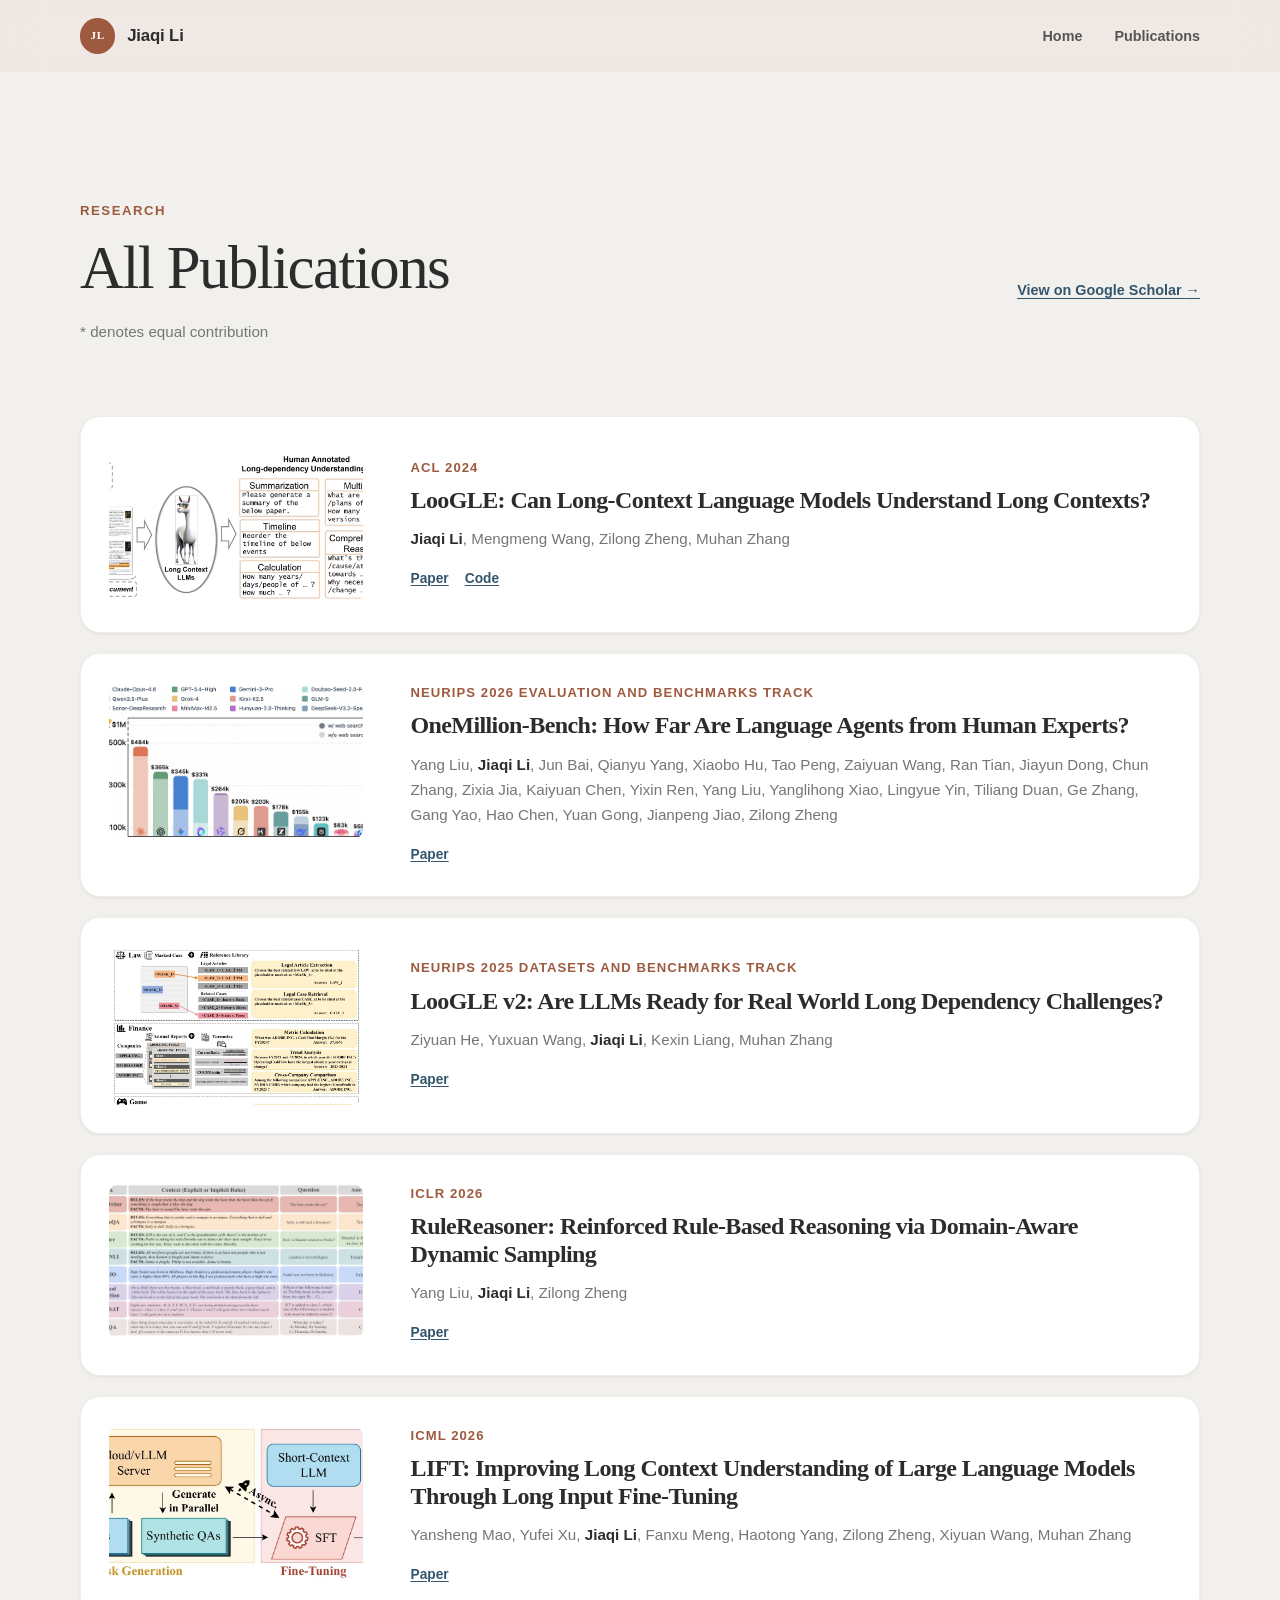
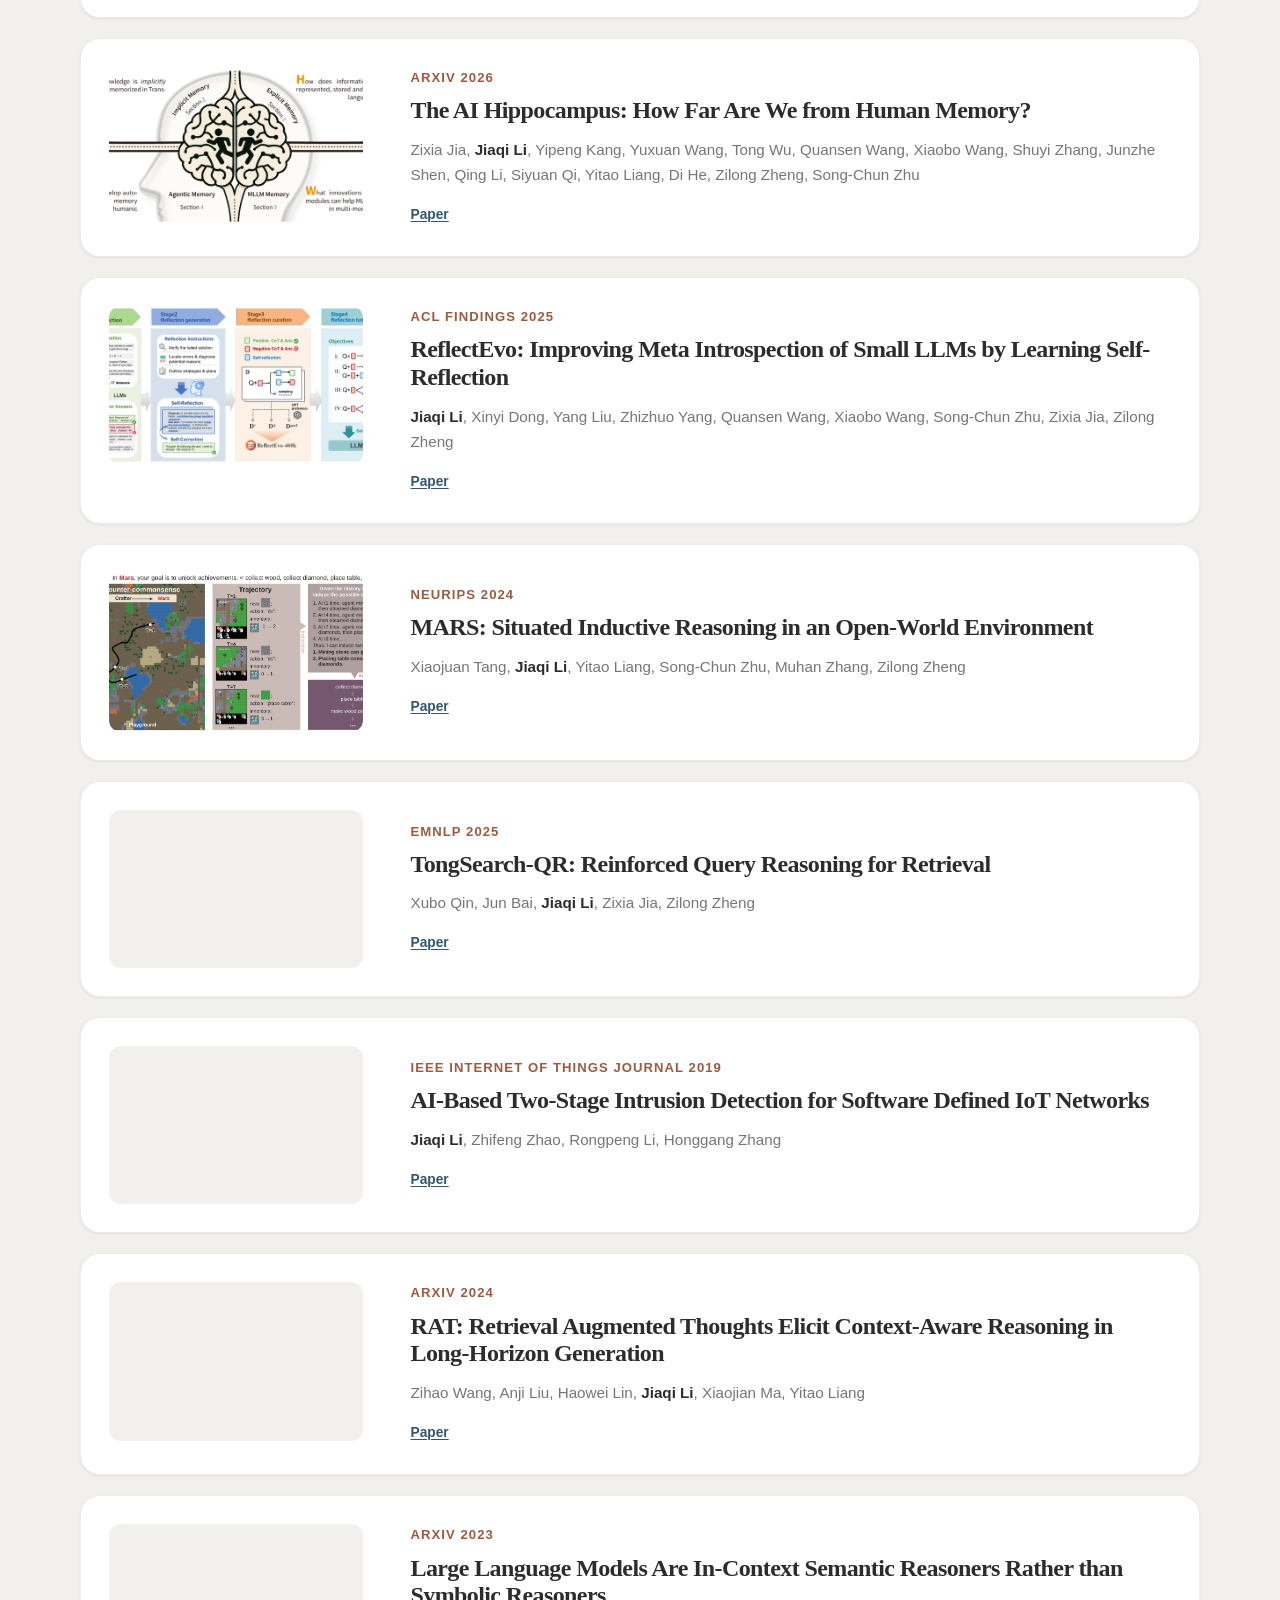
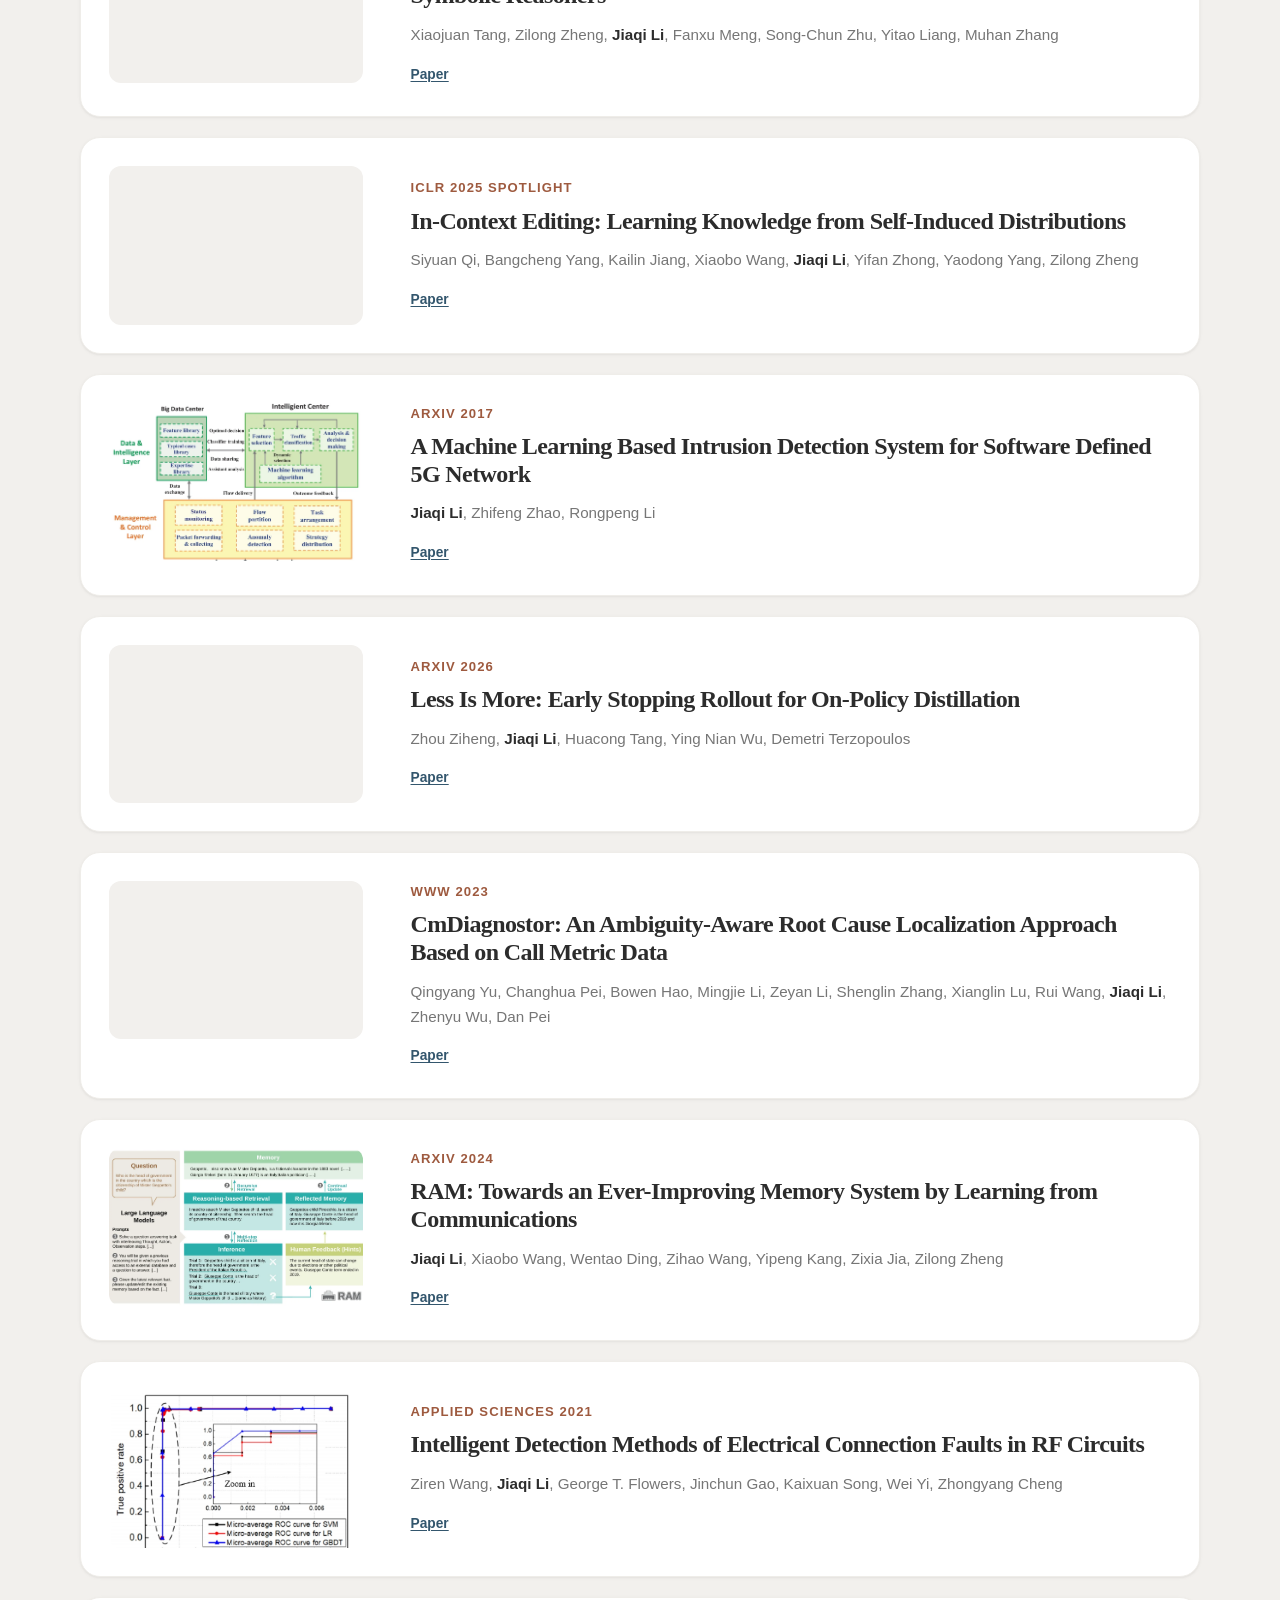
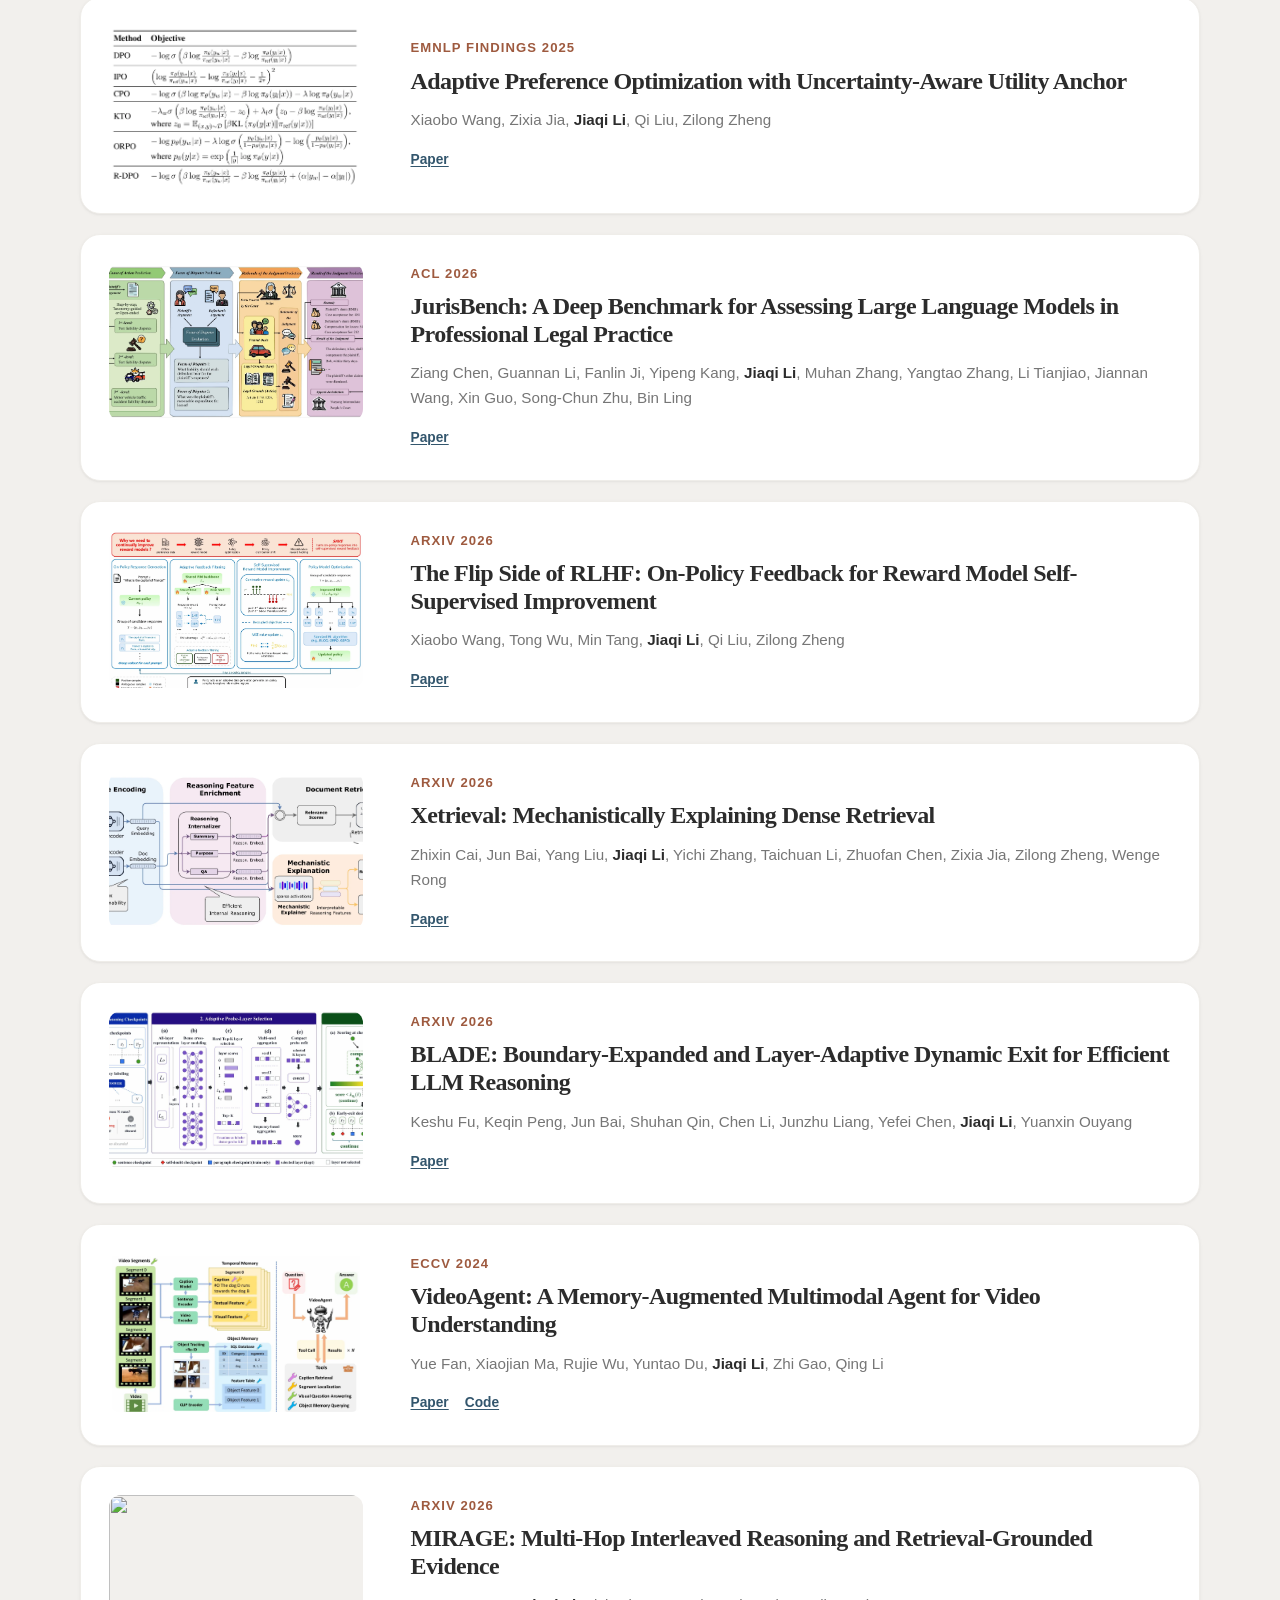
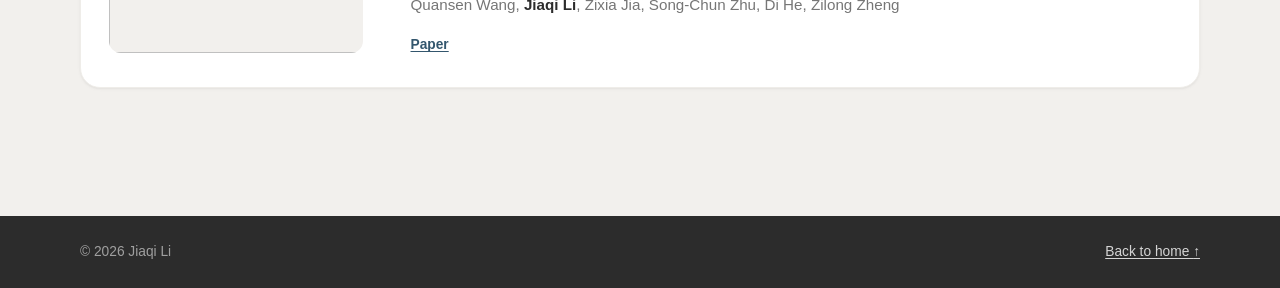
==== publications.html @ 5aeac075 "Update site with new publications and assets" ====
<!doctype html>
<html lang="en">
<head>
  <meta charset="utf-8">
  <meta name="viewport" content="width=device-width, initial-scale=1">
  <title>Publications — Jiaqi Li (李佳琪)</title>
  <meta name="description" content="Full publication list of Jiaqi Li, researcher at BIGAI.">
  <meta name="author" content="Jiaqi Li">
  <meta name="theme-color" content="#f5e8d8">
  <link rel="canonical" href="https://jiaqili.github.io/publications.html">
  <link rel="icon" type="image/png" sizes="32x32" href="/favicon-32x32.png">
  <link rel="icon" type="image/png" sizes="16x16" href="/favicon-16x16.png">
  <link rel="stylesheet" href="/css/style.css">

  <meta property="og:type" content="website">
  <meta property="og:title" content="Publications — Jiaqi Li (李佳琪)">
  <meta property="og:description" content="Full publication list of Jiaqi Li, researcher at BIGAI.">
  <meta property="og:url" content="https://jiaqili.github.io/publications.html">
</head>
<body>
  <a class="skip-link" href="#main-content">Skip to main content</a>

  <header class="site-header">
    <div class="container header-inner">
      <a class="wordmark" href="/" aria-label="Jiaqi Li, home">
        <span class="wordmark-mark" aria-hidden="true">JL</span><span>Jiaqi Li</span>
      </a>
      <nav aria-label="Primary navigation">
        <ul class="nav-list">
          <li><a href="/">Home</a></li>
          <li><a href="/publications.html" aria-current="page">Publications</a></li>
        </ul>
      </nav>
    </div>
  </header>

  <main id="main-content">
    <section class="publications-section" id="publications" aria-labelledby="publications-title">
      <div class="container">
        <div class="section-heading" style="margin-bottom: 1rem;">
          <div><p class="eyebrow">Research</p><h1 id="publications-title" style="font-size: clamp(2.2rem, 5vw, 3.8rem); margin-bottom: 0;">All Publications</h1></div>
          <a class="text-link" href="https://scholar.google.com/citations?user=C4Z2-rsAAAAJ">View on Google Scholar <span aria-hidden="true">→</span></a>
        </div>
        <p style="color: var(--muted); margin-bottom: clamp(2.5rem, 6vw, 4.5rem); font-size: 0.95rem;">* denotes equal contribution</p>

        <div class="publication-list">


          <article class="publication">
            <div class="publication-media"><img src="/images/loogle.webp" width="635" height="325" alt="" loading="lazy" decoding="async"></div>
            <div class="publication-body">
              <p class="venue">ACL 2024</p>
              <h3>LooGLE: Can Long-Context Language Models Understand Long Contexts?</h3>
              
              <p class="authors"><strong>Jiaqi Li</strong>, Mengmeng Wang, Zilong Zheng, Muhan Zhang</p>
              <ul class="publication-links" aria-label="LooGLE resources"><li><a href="https://arxiv.org/abs/2311.04939">Paper</a></li><li><a href="https://github.com/MuLabPKU/LooGLE">Code</a></li></ul>
            </div>
          </article>

          <article class="publication">
            <div class="publication-media"><img src="/images/onemillionbench.webp" width="480" height="600" alt="" loading="lazy" decoding="async"></div>
            <div class="publication-body">
              <p class="venue">NeurIPS 2026 Evaluation and Benchmarks Track</p>
              <h3>OneMillion-Bench: How Far Are Language Agents from Human Experts?</h3>
              
              <p class="authors">Yang Liu, <strong>Jiaqi Li</strong>, Jun Bai, Qianyu Yang, Xiaobo Hu, Tao Peng, Zaiyuan Wang, Ran Tian, Jiayun Dong, Chun Zhang, Zixia Jia, Kaiyuan Chen, Yixin Ren, Yang Liu, Yanglihong Xiao, Lingyue Yin, Tiliang Duan, Ge Zhang, Gang Yao, Hao Chen, Yuan Gong, Jianpeng Jiao, Zilong Zheng</p>
              <ul class="publication-links" aria-label="OneMillion-Bench resources"><li><a href="https://arxiv.org/abs/2603.07980">Paper</a></li></ul>
            </div>
          </article>

          <article class="publication">
            <div class="publication-media"><img src="/images/loogle2.webp" width="480" height="270" alt="" loading="lazy" decoding="async"></div>
            <div class="publication-body">
              <p class="venue">NeurIPS 2025 Datasets and Benchmarks Track</p>
              <h3>LooGLE v2: Are LLMs Ready for Real World Long Dependency Challenges?</h3>
              
              <p class="authors">Ziyuan He, Yuxuan Wang, <strong>Jiaqi Li</strong>, Kexin Liang, Muhan Zhang</p>
              <ul class="publication-links" aria-label="LooGLE v2 resources"><li><a href="https://arxiv.org/abs/2510.22548">Paper</a></li></ul>
            </div>
          </article>

          <article class="publication">
            <div class="publication-media"><img src="/images/rulereasoner.webp" width="480" height="480" alt="" loading="lazy" decoding="async"></div>
            <div class="publication-body">
              <p class="venue">ICLR 2026</p>
              <h3>RuleReasoner: Reinforced Rule-Based Reasoning via Domain-Aware Dynamic Sampling</h3>
              
              <p class="authors">Yang Liu, <strong>Jiaqi Li</strong>, Zilong Zheng</p>
              <ul class="publication-links" aria-label="RuleReasoner resources"><li><a href="https://arxiv.org/abs/2602.00421">Paper</a></li></ul>
            </div>
          </article>

          <article class="publication">
            <div class="publication-media"><img src="/images/lift.webp" width="882" height="523" alt="" loading="lazy" decoding="async"></div>
            <div class="publication-body">
              <p class="venue">ICML 2026</p>
              <h3>LIFT: Improving Long Context Understanding of Large Language Models Through Long Input Fine-Tuning</h3>
              
              <p class="authors">Yansheng Mao, Yufei Xu, <strong>Jiaqi Li</strong>, Fanxu Meng, Haotong Yang, Zilong Zheng, Xiyuan Wang, Muhan Zhang</p>
              <ul class="publication-links" aria-label="LIFT resources"><li><a href="https://arxiv.org/abs/2502.14644">Paper</a></li></ul>
            </div>
          </article>

          <article class="publication">
            <div class="publication-media"><img src="/images/memorysurvey.webp" width="480" height="350" alt="" loading="lazy" decoding="async"></div>
            <div class="publication-body">
              <p class="venue">arXiv 2026</p>
              <h3>The AI Hippocampus: How Far Are We from Human Memory?</h3>
              
              <p class="authors">Zixia Jia, <strong>Jiaqi Li</strong>, Yipeng Kang, Yuxuan Wang, Tong Wu, Quansen Wang, Xiaobo Wang, Shuyi Zhang, Junzhe Shen, Qing Li, Siyuan Qi, Yitao Liang, Di He, Zilong Zheng, Song-Chun Zhu</p>
              <ul class="publication-links" aria-label="AI Hippocampus resources"><li><a href="https://arxiv.org/abs/2601.09113">Paper</a></li></ul>
            </div>
          </article>

          <article class="publication">
            <div class="publication-media"><img src="/images/reflectevo.webp" width="480" height="270" alt="" loading="lazy" decoding="async"></div>
            <div class="publication-body">
              <p class="venue">ACL Findings 2025</p>
              <h3>ReflectEvo: Improving Meta Introspection of Small LLMs by Learning Self-Reflection</h3>
              
              <p class="authors"><strong>Jiaqi Li</strong>, Xinyi Dong, Yang Liu, Zhizhuo Yang, Quansen Wang, Xiaobo Wang, Song-Chun Zhu, Zixia Jia, Zilong Zheng</p>
              <ul class="publication-links" aria-label="ReflectEvo resources"><li><a href="https://arxiv.org/abs/2505.16475">Paper</a></li></ul>
            </div>
          </article>

          <article class="publication">
            <div class="publication-media"><img src="/images/mars.webp" width="480" height="388" alt="" loading="lazy" decoding="async"></div>
            <div class="publication-body">
              <p class="venue">NeurIPS 2024</p>
              <h3>MARS: Situated Inductive Reasoning in an Open-World Environment</h3>
              
              <p class="authors">Xiaojuan Tang, <strong>Jiaqi Li</strong>, Yitao Liang, Song-Chun Zhu, Muhan Zhang, Zilong Zheng</p>
              <ul class="publication-links" aria-label="MARS resources"><li><a href="https://arxiv.org/abs/2410.08126">Paper</a></li></ul>
            </div>
          </article>

          <article class="publication">
            <div class="publication-media"><img src="/images/tongsearchqr.webp" width="480" height="464" alt="" loading="lazy" decoding="async"></div>
            <div class="publication-body">
              <p class="venue">EMNLP 2025</p>
              <h3>TongSearch-QR: Reinforced Query Reasoning for Retrieval</h3>
              
              <p class="authors">Xubo Qin, Jun Bai, <strong>Jiaqi Li</strong>, Zixia Jia, Zilong Zheng</p>
              <ul class="publication-links" aria-label="TongSearch-QR resources"><li><a href="https://arxiv.org/abs/2506.11603">Paper</a></li></ul>
            </div>
          </article>

          <article class="publication">
            <div class="publication-media"><img src="/images/ID.webp" width="480" height="350" alt="" loading="lazy" decoding="async"></div>
            <div class="publication-body">
              <p class="venue">IEEE Internet of Things Journal 2019</p>
              <h3>AI-Based Two-Stage Intrusion Detection for Software Defined IoT Networks</h3>
              
              <p class="authors"><strong>Jiaqi Li</strong>, Zhifeng Zhao, Rongpeng Li, Honggang Zhang</p>
              <ul class="publication-links" aria-label="Intrusion detection resources"><li><a href="https://ieeexplore.ieee.org/document/8543824">Paper</a></li></ul>
            </div>
          </article>

          <article class="publication">
            <div class="publication-media"><img src="/images/RAT.webp" width="480" height="388" alt="" loading="lazy" decoding="async"></div>
            <div class="publication-body">
              <p class="venue">arXiv 2024</p>
              <h3>RAT: Retrieval Augmented Thoughts Elicit Context-Aware Reasoning in Long-Horizon Generation</h3>
              
              <p class="authors">Zihao Wang, Anji Liu, Haowei Lin, <strong>Jiaqi Li</strong>, Xiaojian Ma, Yitao Liang</p>
              <ul class="publication-links" aria-label="RAT resources"><li><a href="https://arxiv.org/abs/2403.05313">Paper</a></li></ul>
            </div>
          </article>

          <article class="publication">
            <div class="publication-media"><img src="/images/semanticreason.webp" width="480" height="464" alt="" loading="lazy" decoding="async"></div>
            <div class="publication-body">
              <p class="venue">arXiv 2023</p>
              <h3>Large Language Models Are In-Context Semantic Reasoners Rather than Symbolic Reasoners</h3>
              
              <p class="authors">Xiaojuan Tang, Zilong Zheng, <strong>Jiaqi Li</strong>, Fanxu Meng, Song-Chun Zhu, Yitao Liang, Muhan Zhang</p>
              <ul class="publication-links" aria-label="Semantic reasoners resources"><li><a href="https://arxiv.org/abs/2305.14825">Paper</a></li></ul>
            </div>
          </article>

          <article class="publication">
            <div class="publication-media"><img src="/images/ice.webp" width="480" height="600" alt="" loading="lazy" decoding="async"></div>
            <div class="publication-body">
              <p class="venue">ICLR 2025 Spotlight</p>
              <h3>In-Context Editing: Learning Knowledge from Self-Induced Distributions</h3>
              
              <p class="authors">Siyuan Qi, Bangcheng Yang, Kailin Jiang, Xiaobo Wang, <strong>Jiaqi Li</strong>, Yifan Zhong, Yaodong Yang, Zilong Zheng</p>
              <ul class="publication-links" aria-label="In-Context Editing resources"><li><a href="https://arxiv.org/pdf/2406.11194">Paper</a></li></ul>
            </div>
          </article>

          <article class="publication">
            <div class="publication-media"><img src="/images/ID2.webp" width="480" height="480" alt="" loading="lazy" decoding="async"></div>
            <div class="publication-body">
              <p class="venue">arXiv 2017</p>
              <h3>A Machine Learning Based Intrusion Detection System for Software Defined 5G Network</h3>
              
              <p class="authors"><strong>Jiaqi Li</strong>, Zhifeng Zhao, Rongpeng Li</p>
              <ul class="publication-links" aria-label="5G IDS resources"><li><a href="https://arxiv.org/abs/1708.04571">Paper</a></li></ul>
            </div>
          </article>

          <article class="publication">
            <div class="publication-media"><img src="/images/less.webp" width="480" height="270" alt="" loading="lazy" decoding="async"></div>
            <div class="publication-body">
              <p class="venue">arXiv 2026</p>
              <h3>Less Is More: Early Stopping Rollout for On-Policy Distillation</h3>
              
              <p class="authors">Zhou Ziheng, <strong>Jiaqi Li</strong>, Huacong Tang, Ying Nian Wu, Demetri Terzopoulos</p>
              <ul class="publication-links" aria-label="Early stopping resources"><li><a href="https://arxiv.org/abs/2605.27028">Paper</a></li></ul>
            </div>
          </article>

          <article class="publication">
            <div class="publication-media"><img src="/images/cmd.webp" width="635" height="325" alt="" loading="lazy" decoding="async"></div>
            <div class="publication-body">
              <p class="venue">WWW 2023</p>
              <h3>CmDiagnostor: An Ambiguity-Aware Root Cause Localization Approach Based on Call Metric Data</h3>
              
              <p class="authors">Qingyang Yu, Changhua Pei, Bowen Hao, Mingjie Li, Zeyan Li, Shenglin Zhang, Xianglin Lu, Rui Wang, <strong>Jiaqi Li</strong>, Zhenyu Wu, Dan Pei</p>
              <ul class="publication-links" aria-label="CmDiagnostor resources"><li><a href="https://dl.acm.org/doi/10.1145/3543507.3583302">Paper</a></li></ul>
            </div>
          </article>

          <article class="publication">
            <div class="publication-media"><img src="/images/ram.webp" width="635" height="325" alt="" loading="lazy" decoding="async"></div>
            <div class="publication-body">
              <p class="venue">arXiv 2024</p>
              <h3>RAM: Towards an Ever-Improving Memory System by Learning from Communications</h3>
              
              <p class="authors"><strong>Jiaqi Li</strong>, Xiaobo Wang, Wentao Ding, Zihao Wang, Yipeng Kang, Zixia Jia, Zilong Zheng</p>
              <ul class="publication-links" aria-label="RAM resources"><li><a href="https://arxiv.org/abs/2404.12045">Paper</a></li></ul>
            </div>
          </article>

          <article class="publication">
            <div class="publication-media"><img src="/images/rf.webp" width="882" height="523" alt="" loading="lazy" decoding="async"></div>
            <div class="publication-body">
              <p class="venue">Applied Sciences 2021</p>
              <h3>Intelligent Detection Methods of Electrical Connection Faults in RF Circuits</h3>
              
              <p class="authors">Ziren Wang, <strong>Jiaqi Li</strong>, George T. Flowers, Jinchun Gao, Kaixuan Song, Wei Yi, Zhongyang Cheng</p>
              <ul class="publication-links" aria-label="RF fault detection resources"><li><a href="https://www.mdpi.com/2076-3417/11/21/9973">Paper</a></li></ul>
            </div>
          </article>

          <article class="publication">
            <div class="publication-media"><img src="/images/uapo.webp" width="480" height="350" alt="" loading="lazy" decoding="async"></div>
            <div class="publication-body">
              <p class="venue">EMNLP Findings 2025</p>
              <h3>Adaptive Preference Optimization with Uncertainty-Aware Utility Anchor</h3>
              
              <p class="authors">Xiaobo Wang, Zixia Jia, <strong>Jiaqi Li</strong>, Qi Liu, Zilong Zheng</p>
              <ul class="publication-links" aria-label="Adaptive PO resources"><li><a href="https://arxiv.org/pdf/2509.10515">Paper</a></li></ul>
            </div>
          </article>

          <article class="publication">
            <div class="publication-media"><img src="/images/jurisbench.webp" width="480" height="388" alt="" loading="lazy" decoding="async"></div>
            <div class="publication-body">
              <p class="venue">ACL 2026</p>
              <h3>JurisBench: A Deep Benchmark for Assessing Large Language Models in Professional Legal Practice</h3>
              
              <p class="authors">Ziang Chen, Guannan Li, Fanlin Ji, Yipeng Kang, <strong>Jiaqi Li</strong>, Muhan Zhang, Yangtao Zhang, Li Tianjiao, Jiannan Wang, Xin Guo, Song-Chun Zhu, Bin Ling</p>
              <ul class="publication-links" aria-label="JurisBench resources"><li><a href="https://aclanthology.org/2026.acl-long.1666.pdf">Paper</a></li></ul>
            </div>
          </article>

          <article class="publication">
            <div class="publication-media"><img src="/images/save.webp" width="480" height="464" alt="" loading="lazy" decoding="async"></div>
            <div class="publication-body">
              <p class="venue">arXiv 2026</p>
              <h3>The Flip Side of RLHF: On-Policy Feedback for Reward Model Self-Supervised Improvement</h3>
              
              <p class="authors">Xiaobo Wang, Tong Wu, Min Tang, <strong>Jiaqi Li</strong>, Qi Liu, Zilong Zheng</p>
              <ul class="publication-links" aria-label="Flip Side RLHF resources"><li><a href="https://arxiv.org/abs/2605.30888">Paper</a></li></ul>
            </div>
          </article>

          <article class="publication">
            <div class="publication-media"><img src="/images/xretrieval.webp" width="480" height="600" alt="" loading="lazy" decoding="async"></div>
            <div class="publication-body">
              <p class="venue">arXiv 2026</p>
              <h3>Xetrieval: Mechanistically Explaining Dense Retrieval</h3>
              
              <p class="authors">Zhixin Cai, Jun Bai, Yang Liu, <strong>Jiaqi Li</strong>, Yichi Zhang, Taichuan Li, Zhuofan Chen, Zixia Jia, Zilong Zheng, Wenge Rong</p>
              <ul class="publication-links" aria-label="Xetrieval resources"><li><a href="https://arxiv.org/abs/2605.29507">Paper</a></li></ul>
            </div>
          </article>

          <article class="publication">
            <div class="publication-media"><img src="/images/blade.webp" width="480" height="480" alt="" loading="lazy" decoding="async"></div>
            <div class="publication-body">
              <p class="venue">arXiv 2026</p>
              <h3>BLADE: Boundary-Expanded and Layer-Adaptive Dynamic Exit for Efficient LLM Reasoning</h3>
              
              <p class="authors">Keshu Fu, Keqin Peng, Jun Bai, Shuhan Qin, Chen Li, Junzhu Liang, Yefei Chen, <strong>Jiaqi Li</strong>, Yuanxin Ouyang</p>
              <ul class="publication-links" aria-label="BLADE resources"><li><a href="https://arxiv.org/abs/2607.28966">Paper</a></li></ul>
            </div>
          </article>

          <article class="publication">
            <div class="publication-media"><img src="/images/videoagent.webp" width="882" height="523" alt="" loading="lazy" decoding="async"></div>
            <div class="publication-body">
              <p class="venue">ECCV 2024</p>
              <h3>VideoAgent: A Memory-Augmented Multimodal Agent for Video Understanding</h3>
              
              <p class="authors">Yue Fan, Xiaojian Ma, Rujie Wu, Yuntao Du, <strong>Jiaqi Li</strong>, Zhi Gao, Qing Li</p>
              <ul class="publication-links" aria-label="VideoAgent resources"><li><a href="https://arxiv.org/abs/2403.11481">Paper</a></li><li><a href="https://github.com/fywalter/VideoAgent">Code</a></li></ul>
            </div>
          </article>

          <article class="publication">
            <div class="publication-media"><img src="/images/swp.webp" width="480" height="270" alt="" loading="lazy" decoding="async"></div>
            <div class="publication-body">
              <p class="venue">arXiv 2026</p>
              <h3>MIRAGE: Multi-Hop Interleaved Reasoning and Retrieval-Grounded Evidence</h3>
              
              <p class="authors">Quansen Wang, <strong>Jiaqi Li</strong>, Zixia Jia, Song-Chun Zhu, Di He, Zilong Zheng</p>
              <ul class="publication-links" aria-label="MIRAGE resources"><li><a href="https://arxiv.org/abs/2610.14478">Paper</a></li></ul>
            </div>
          </article>

        </div>
      </div>
    </section>
  </main>

  <footer class="site-footer"><div class="container footer-inner"><p>&copy; 2026 Jiaqi Li</p><a href="/">Back to home <span aria-hidden="true">&uarr;</span></a></div></footer>
</body>
</html>
---- css/style.css ----
:root {
  color-scheme: light;
  --ink: #2c2c2c;
  --ink-soft: #555;
  --muted: #767676;
  --muted-light: #999;
  --paper: #f7f5f2;
  --surface: #ffffff;
  --surface-soft: #f2f0ed;
  --line: #e5e2dd;
  --line-light: #efede9;
  --accent: #33566d;
  --accent-dark: #1e3a4f;
  --accent-soft: #eaeff3;
  --warm: #9e5a3f;
  --warm-soft: #f3e6df;
  --mustard: #c9943e;
  --shadow-sm: 0 1px 2px rgba(0,0,0,0.04), 0 1px 4px rgba(0,0,0,0.03);
  --shadow-md: 0 4px 16px rgba(0,0,0,0.05), 0 2px 8px rgba(0,0,0,0.03);
  --shadow-lg: 0 12px 40px rgba(0,0,0,0.06), 0 4px 16px rgba(0,0,0,0.04);
  --radius: 20px;
  --radius-sm: 12px;
  --content: 1120px;
}

*, *::before, *::after { box-sizing: border-box; }

html {
  scroll-behavior: smooth;
  scroll-padding-top: 6rem;
}

body {
  margin: 0;
  background: var(--paper);
  color: var(--ink);
  font-family: Inter, ui-sans-serif, -apple-system, BlinkMacSystemFont, "Segoe UI", sans-serif;
  font-size: 1.05rem;
  line-height: 1.7;
  text-rendering: optimizeLegibility;
  -webkit-font-smoothing: antialiased;
}

img { display: block; max-width: 100%; }
a { color: var(--accent); text-decoration-thickness: 0.08em; text-underline-offset: 0.18em; transition: color 180ms ease; }
a:hover { color: var(--accent-dark); }
a:focus-visible, button:focus-visible { outline: 3px solid var(--warm); outline-offset: 4px; border-radius: 4px; }
h1, h2, h3, p { margin-top: 0; }

h1, h2, h3 {
  font-family: Georgia, "Times New Roman", serif;
  line-height: 1.15;
  letter-spacing: -0.025em;
  font-weight: 500;
}

h1 { margin-bottom: 1.25rem; font-size: clamp(2.75rem, 7vw, 5.5rem); color: var(--ink); }
h1 span { display: inline-block; color: var(--muted); font-size: 0.55em; letter-spacing: 0; font-weight: 400; }
h2 { margin-bottom: 0; font-size: clamp(2rem, 4.5vw, 3.4rem); }
h3 { margin-bottom: 0.75rem; font-size: clamp(1.1rem, 2.2vw, 1.5rem); font-weight: 600; color: var(--ink); }

.container { width: min(calc(100% - 2.5rem), var(--content)); margin-inline: auto; }

.skip-link {
  position: fixed;
  z-index: 100;
  top: 0.75rem;
  left: 0.75rem;
  padding: 0.7rem 1rem;
  transform: translateY(-160%);
  border-radius: 999px;
  background: var(--ink);
  color: white;
}

.skip-link:focus { transform: translateY(0); }

.site-header {
  position: sticky;
  z-index: 20;
  top: 0;
  border-bottom: none;
  background: rgba(158, 90, 63, 0.08);
  backdrop-filter: blur(20px);
  -webkit-backdrop-filter: blur(20px);
}

.header-inner, .footer-inner {
  display: flex;
  align-items: center;
  justify-content: space-between;
  min-height: 4.5rem;
  gap: 1.5rem;
}

.wordmark {
  display: inline-flex;
  align-items: center;
  gap: 0.75rem;
  color: var(--ink);
  font-weight: 700;
  text-decoration: none;
  letter-spacing: -0.01em;
}

.wordmark-mark {
  display: grid;
  width: 2.2rem;
  height: 2.2rem;
  place-items: center;
  border-radius: 50%;
  background: var(--warm);
  color: white;
  font-family: Georgia, "Times New Roman", serif;
  font-size: 0.7rem;
  letter-spacing: 0.06em;
}

.nav-list, .research-topics, .publication-links { margin: 0; padding: 0; list-style: none; }
.nav-list { display: flex; gap: clamp(0.8rem, 3vw, 2rem); }
.nav-list a { color: var(--ink-soft); font-size: 0.9rem; font-weight: 600; text-decoration: none; transition: color 180ms ease; }
.nav-list a:hover { color: var(--warm); }

.lang-btn {
  background: none;
  border: 1px solid var(--line);
  border-radius: 999px;
  padding: 0.2rem 0.55rem;
  font-size: 0.72rem;
  font-weight: 700;
  color: var(--muted);
  cursor: pointer;
  transition: border-color 160ms ease, color 160ms ease;
}
.lang-btn:hover { border-color: var(--accent); color: var(--accent); }
.lang-btn:focus-visible { outline: 3px solid var(--warm); outline-offset: 4px; }

.hero { position: relative; overflow: hidden; padding-block: clamp(4rem, 10vw, 7rem); }
.hero::after {
  position: absolute;
  z-index: -1;
  top: -14rem;
  right: -12rem;
  width: 35rem;
  height: 35rem;
  border-radius: 50%;
  background: radial-gradient(circle, rgba(51, 86, 109, 0.07), rgba(51, 86, 109, 0));
  content: "";
}

.hero-grid {
  display: grid;
  grid-template-columns: minmax(200px, 280px) minmax(0, 1fr);
  align-items: start;
  gap: clamp(2.5rem, 7vw, 6rem);
}

.portrait-wrap {
  position: sticky;
  top: 7rem;
  display: flex;
  align-items: center;
  justify-content: center;
}

.portrait-inner {
  position: relative;
  isolation: isolate;
  display: flex;
  align-items: center;
  justify-content: center;
  --frame-color: rgba(51, 86, 109, 0.3);
}

.portrait-inner::before {
  content: "";
  position: absolute;
  top: 5%;
  left: 4%;
  z-index: -1;
  width: 92%;
  height: 90%;
  border-radius: 38% 62% 52% 48% / 46% 42% 58% 54%;
  background: linear-gradient(135deg, var(--accent), var(--mustard), var(--warm));
  filter: blur(8px);
  opacity: 0.45;
  transform: rotate(-4deg) translateY(4px);
  transition: transform 500ms ease, opacity 500ms ease, filter 500ms ease;
}

.portrait-inner:hover::before {
  transform: rotate(3deg) translateY(-2px);
  opacity: 0.6;
  filter: blur(10px);
}

.portrait-inner::after {
  content: "";
  position: absolute;
  top: 4%;
  left: 2%;
  z-index: -1;
  width: 96%;
  height: 92%;
  border: 1.5px dashed var(--frame-color);
  border-radius: 42% 58% 48% 52% / 50% 44% 56% 50%;
  transform: rotate(6deg);
  transition: transform 500ms ease, border-color 400ms ease;
}

.portrait-inner:hover::after {
  transform: rotate(-6deg);
  border-color: rgba(201, 148, 62, 0.45);
}

.portrait {
  width: 100%;
  height: auto;
  border-radius: 44% 56% 52% 48% / 50% 42% 58% 48%;
  box-shadow: 0 8px 30px rgba(51, 86, 109, 0.2);
  filter: saturate(0.95) contrast(1.05);
  transition: border-radius 800ms ease, box-shadow 400ms ease;
}

.portrait-inner:hover .portrait {
  border-radius: 52% 48% 46% 54% / 46% 54% 46% 54%;
  box-shadow: 0 12px 40px rgba(51, 86, 109, 0.3);
}

.eyebrow {
  margin-bottom: 0.65rem;
  color: var(--warm);
  font-size: 0.82rem;
  font-weight: 700;
  letter-spacing: 0.12em;
  text-transform: uppercase;
}

.lead {
  max-width: 38rem;
  margin-bottom: 1.5rem;
  color: var(--ink);
  font-family: Georgia, "Times New Roman", serif;
  font-size: clamp(1.25rem, 2.8vw, 1.65rem);
  line-height: 1.5;
}

.hero-copy > p:not(.eyebrow):not(.lead) { max-width: 47rem; color: var(--ink-soft); }
.research-topics { display: flex; flex-wrap: wrap; gap: 0.6rem; margin-block: 2rem; }
.research-topics li {
  padding: 0.35rem 0.8rem;
  border: 1px solid var(--line);
  border-radius: 999px;
  background: var(--surface);
  color: var(--ink-soft);
  font-size: 0.82rem;
  font-weight: 550;
}

.hero-actions, .contact-links { display: flex; flex-wrap: wrap; align-items: center; gap: 0.75rem; }
.button {
  display: inline-flex;
  min-height: 2.7rem;
  align-items: center;
  justify-content: center;
  padding: 0.5rem 1.2rem;
  border: 1px solid var(--line);
  border-radius: 999px;
  background: var(--surface);
  color: var(--ink-soft);
  font-size: 0.86rem;
  font-weight: 650;
  text-decoration: none;
  transition: transform 160ms ease, box-shadow 160ms ease, border-color 160ms ease, background-color 160ms ease;
  box-shadow: var(--shadow-sm);
}

.button:hover { transform: translateY(-2px); border-color: rgba(44, 44, 44, 0.2); box-shadow: var(--shadow-md); background: var(--surface); color: var(--ink); }
.button-primary { border-color: rgba(51, 86, 109, 0.25); background: var(--surface); color: var(--accent); }
.button-primary:hover { border-color: rgba(51, 86, 109, 0.4); background: var(--accent-soft); color: var(--accent-dark); }

.publications-section {
  padding-block: clamp(4.5rem, 10vw, 8rem);
  background: var(--surface-soft);
}

.section-heading {
  display: flex;
  align-items: end;
  justify-content: space-between;
  gap: 2rem;
  margin-bottom: clamp(2.5rem, 6vw, 4rem);
}

.text-link { flex: none; font-size: 0.9rem; font-weight: 700; }
.publication-list { display: grid; gap: 1.25rem; }
.publication {
  display: grid;
  grid-template-columns: minmax(180px, 0.75fr) minmax(0, 2.25fr);
  gap: clamp(1.5rem, 4vw, 3rem);
  padding: clamp(1.25rem, 3vw, 1.75rem);
  border: 1px solid var(--line-light);
  border-radius: var(--radius);
  background: var(--surface);
  box-shadow: var(--shadow-sm);
  transition: box-shadow 300ms ease, transform 300ms ease;
}

.publication:hover {
  box-shadow: var(--shadow-md);
  transform: translateY(-2px);
}

.publication-media {
  display: grid;
  place-items: center;
  overflow: hidden;
  border-radius: var(--radius-sm);
  background: var(--surface-soft);
  aspect-ratio: 16 / 10;
}

.publication-media img { width: 100%; height: 100%; object-fit: cover; }
.publication-body { align-self: center; }
.venue {
  margin-bottom: 0.5rem;
  color: var(--warm);
  font-size: 0.82rem;
  font-weight: 750;
  letter-spacing: 0.08em;
  text-transform: uppercase;
}

.authors { margin-bottom: 0.8rem; color: var(--muted); font-size: 0.95rem; line-height: 1.65; }
.authors strong { color: var(--ink); font-weight: 650; }
sup { position: relative; top: -0.25em; font-size: 0.68em; }
.publication-links { display: flex; flex-wrap: wrap; gap: 0.5rem 1rem; }
.publication-links a { font-size: 0.86rem; font-weight: 700; }
.publication-note { margin: 1.25rem 0 0; color: var(--muted); font-size: 0.85rem; }

.news-section, .experience-section {
  padding-block: clamp(4.5rem, 10vw, 8rem);
}

.news-section { background: var(--surface); }
.awards-section { background: var(--surface); padding-block: clamp(4.5rem, 10vw, 8rem); border-top: 1px solid var(--line-light); }
.experience-section { background: #efeae4; }
.heading-sub { color: var(--muted); font-size: 0.92rem; }

.news-headlines {
  display: grid;
  grid-template-columns: repeat(2, 1fr);
  gap: 1rem;
}

.news-featured {
  padding: clamp(1.25rem, 3vw, 1.75rem);
  border: 1px solid var(--line-light);
  border-radius: var(--radius);
  background: var(--surface);
  box-shadow: var(--shadow-sm);
  transition: box-shadow 300ms ease, transform 300ms ease;
}

.news-featured:hover {
  box-shadow: var(--shadow-md);
  transform: translateY(-2px);
}

.news-stamp {
  display: inline-block;
  margin-bottom: 1.5rem;
  padding: 0.05rem 0.55rem;
  border: 1px solid rgba(201, 148, 62, 0.3);
  border-radius: 999px;
  background: rgba(201, 148, 62, 0.08);
  color: var(--accent-dark);
  font-size: 0.5rem;
  font-weight: 650;
  line-height: 1.25;
  letter-spacing: 0.05em;
  text-transform: uppercase;
}

.news-featured h3 { margin-bottom: 0.5rem; font-size: clamp(1.35rem, 2.8vw, 1.85rem); letter-spacing: -0.02em; }
.news-featured p { margin: 0; color: var(--ink-soft); font-size: 0.93rem; }
.news-links { display: flex; gap: 1.1rem; margin-top: 0.85rem; }
.news-links a { font-size: 0.86rem; font-weight: 700; }

.awards-grid { display: grid; gap: 0.75rem; }
.award-card {
  display: flex;
  align-items: flex-start;
  gap: 1.25rem;
  padding: clamp(1rem, 2vw, 1.25rem) clamp(1.25rem, 3vw, 1.5rem);
  border: 1px solid var(--line-light);
  border-radius: var(--radius-sm);
  background: var(--surface);
  box-shadow: var(--shadow-sm);
  transition: box-shadow 300ms ease, transform 300ms ease;
}
.award-card:hover { box-shadow: var(--shadow-md); transform: translateY(-2px); }
.award-card-year {
  flex: none;
  width: 4.2rem;
  padding: 0.25rem 0;
  border-radius: 6px;
  background: rgba(158, 90, 63, 0.08);
  color: var(--warm);
  font-size: 0.78rem;
  font-weight: 700;
  text-align: center;
  font-variant-numeric: tabular-nums;
}
.award-card-body h3 { margin-bottom: 0.2rem; font-size: 1.05rem; font-weight: 600; color: var(--ink); }
.award-card-body p { margin: 0; color: var(--ink-soft); font-size: 0.9rem; line-height: 1.55; }

.exp-wrap { position: relative; display: grid; gap: 1.6rem; max-width: 46rem; }
.exp-item {
  display: grid;
  grid-template-columns: 7.5rem 2rem 1fr;
  align-items: start;
  gap: 0 1rem;
}
.exp-when {
  margin: 0.2rem 0 0;
  color: var(--muted);
  font-size: 0.88rem;
  font-weight: 700;
  font-variant-numeric: tabular-nums;
  text-align: right;
}
.node { position: relative; display: flex; justify-content: center; padding-top: 0.32rem; }
.node::before {
  content: "";
  position: absolute;
  top: 0;
  width: 2px;
  height: calc(100% + 1.6rem);
  background: var(--line);
}
.exp-item:first-child .node::before { top: 0.32rem; height: calc(100% + 1.6rem - 0.32rem); }
.exp-item:last-child .node::before { height: 0.32rem; }
.dot {
  position: relative;
  z-index: 1;
  width: 12px;
  height: 12px;
  border-radius: 50%;
  border: 2.5px solid var(--accent);
  background: var(--surface-soft);
}
.exp-item.current .dot {
  border-color: var(--warm);
  background: var(--warm);
  box-shadow: 0 0 0 4px rgba(158, 90, 63, 0.15);
}
.exp-body p { margin: 0; }
.exp-org { color: var(--warm); font-size: 1.35rem; font-weight: 700; letter-spacing: -0.01em; }
.exp-role { margin-top: 0.3rem; color: var(--accent-dark); font-size: 1.1rem; font-weight: 600; }
.exp-note { margin-top: 0.5rem; color: var(--muted); font-size: 1rem; line-height: 1.6; }
.exp-note strong { color: var(--ink-soft); font-weight: 650; }
.exp-awards { margin: 0.5rem 0 0; padding: 0.5rem 0 0 0; list-style: none; border-top: 1px solid var(--line-light); }
.exp-awards li { padding: 0.15rem 0 0.15rem 1rem; color: var(--muted); font-size: 0.82rem; line-height: 1.5; }
.exp-awards li::before { content: "·"; position: absolute; left: 0.35rem; color: var(--muted-light); font-weight: 400; }
.award-year { display: inline-block; margin-right: 0.35rem; padding: 0 0.4rem; border-radius: 3px; background: rgba(158, 90, 63, 0.08); color: var(--warm); font-size: 0.68rem; font-weight: 650; font-variant-numeric: tabular-nums; }
.exp-chip {
  display: inline-block;
  margin-left: 0.5rem;
  padding: 0.1rem 0.55rem;
  border-radius: 999px;
  background: rgba(158, 90, 63, 0.12);
  color: var(--warm);
  font-size: 0.68rem;
  font-weight: 750;
  letter-spacing: 0.08em;
  text-transform: uppercase;
  vertical-align: middle;
}

.contact-section {
  padding-block: clamp(3.5rem, 8vw, 6rem);
  background: linear-gradient(rgba(30, 58, 79, 0.9), rgba(30, 58, 79, 0.95)), url("/images/bg.webp") center / cover;
  color: white;
}

.contact-card {
  display: grid;
  grid-template-columns: minmax(0, 1.5fr) minmax(240px, 0.8fr);
  align-items: end;
  gap: 3rem;
}

.contact-card h2, .contact-card .eyebrow { color: white; }
.contact-card p:not(.eyebrow) { max-width: 42rem; margin: 1rem 0 0; color: rgba(255,255,255,0.75); }
.contact-links { justify-content: flex-end; }
.contact-links > a:not(.button) { color: rgba(255,255,255,0.85); font-weight: 600; }
.contact-links > a:not(.button):hover { color: white; }
.button-light { border-color: rgba(255,255,255,0.25); color: white; background: rgba(255,255,255,0.08); }
.button-light:hover { border-color: rgba(255,255,255,0.45); background: rgba(255,255,255,0.15); color: white; }

.site-footer { background: var(--ink); color: rgba(255,255,255,0.55); font-size: 0.86rem; }
.site-footer p { margin: 0; }
.site-footer a { color: rgba(255,255,255,0.8); }
.site-footer a:hover { color: white; }

@media (max-width: 820px) {
  .hero-grid, .publication, .contact-card { grid-template-columns: 1fr; }
  .portrait-wrap { position: static; width: min(62vw, 260px); }
  .section-heading { align-items: start; flex-direction: column; }
  .publication-media { min-height: 170px; max-height: 290px; }
  .publication:hover { transform: none; }
  .contact-links { justify-content: flex-start; }
  .exp-item { grid-template-columns: 5.5rem 1.6rem 1fr; gap: 0 0.75rem; }
  .exp-when { font-size: 0.82rem; }
}

@media (max-width: 560px) {
  .container { width: min(calc(100% - 1.5rem), var(--content)); }
  .header-inner { min-height: 4rem; }
  .wordmark > span:last-child { display: none; }
  .nav-list { gap: 0.75rem; }
  .nav-list a { font-size: 0.8rem; }
  .hero { padding-top: 3rem; }
  .news-headlines { grid-template-columns: 1fr; }
  .publication { padding: 0.85rem; border-radius: var(--radius-sm); }
  .publication-body { padding: 0.35rem 0.35rem 0.65rem; }
  .footer-inner { min-height: 5rem; }
}

@media (prefers-reduced-motion: reduce) {
  html { scroll-behavior: auto; }
  *, *::before, *::after { scroll-behavior: auto !important; transition-duration: 0.01ms !important; }
}
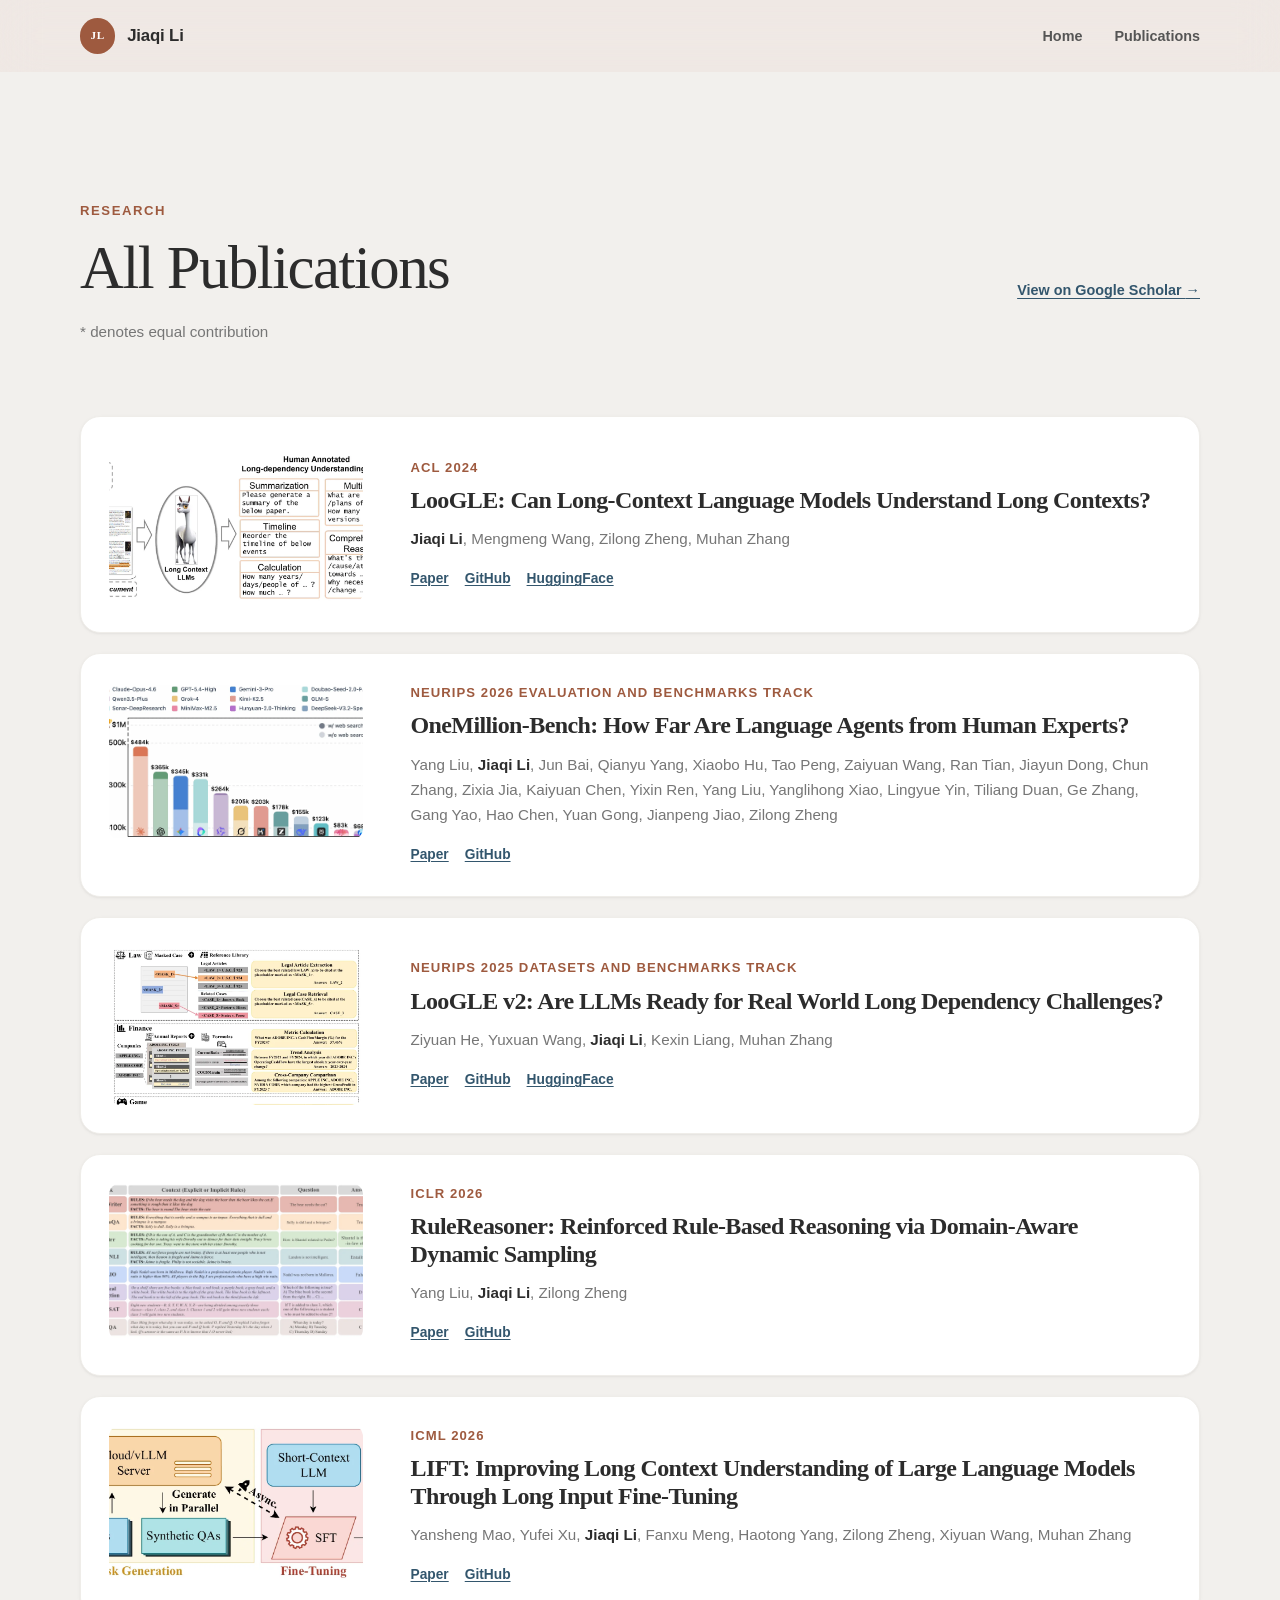
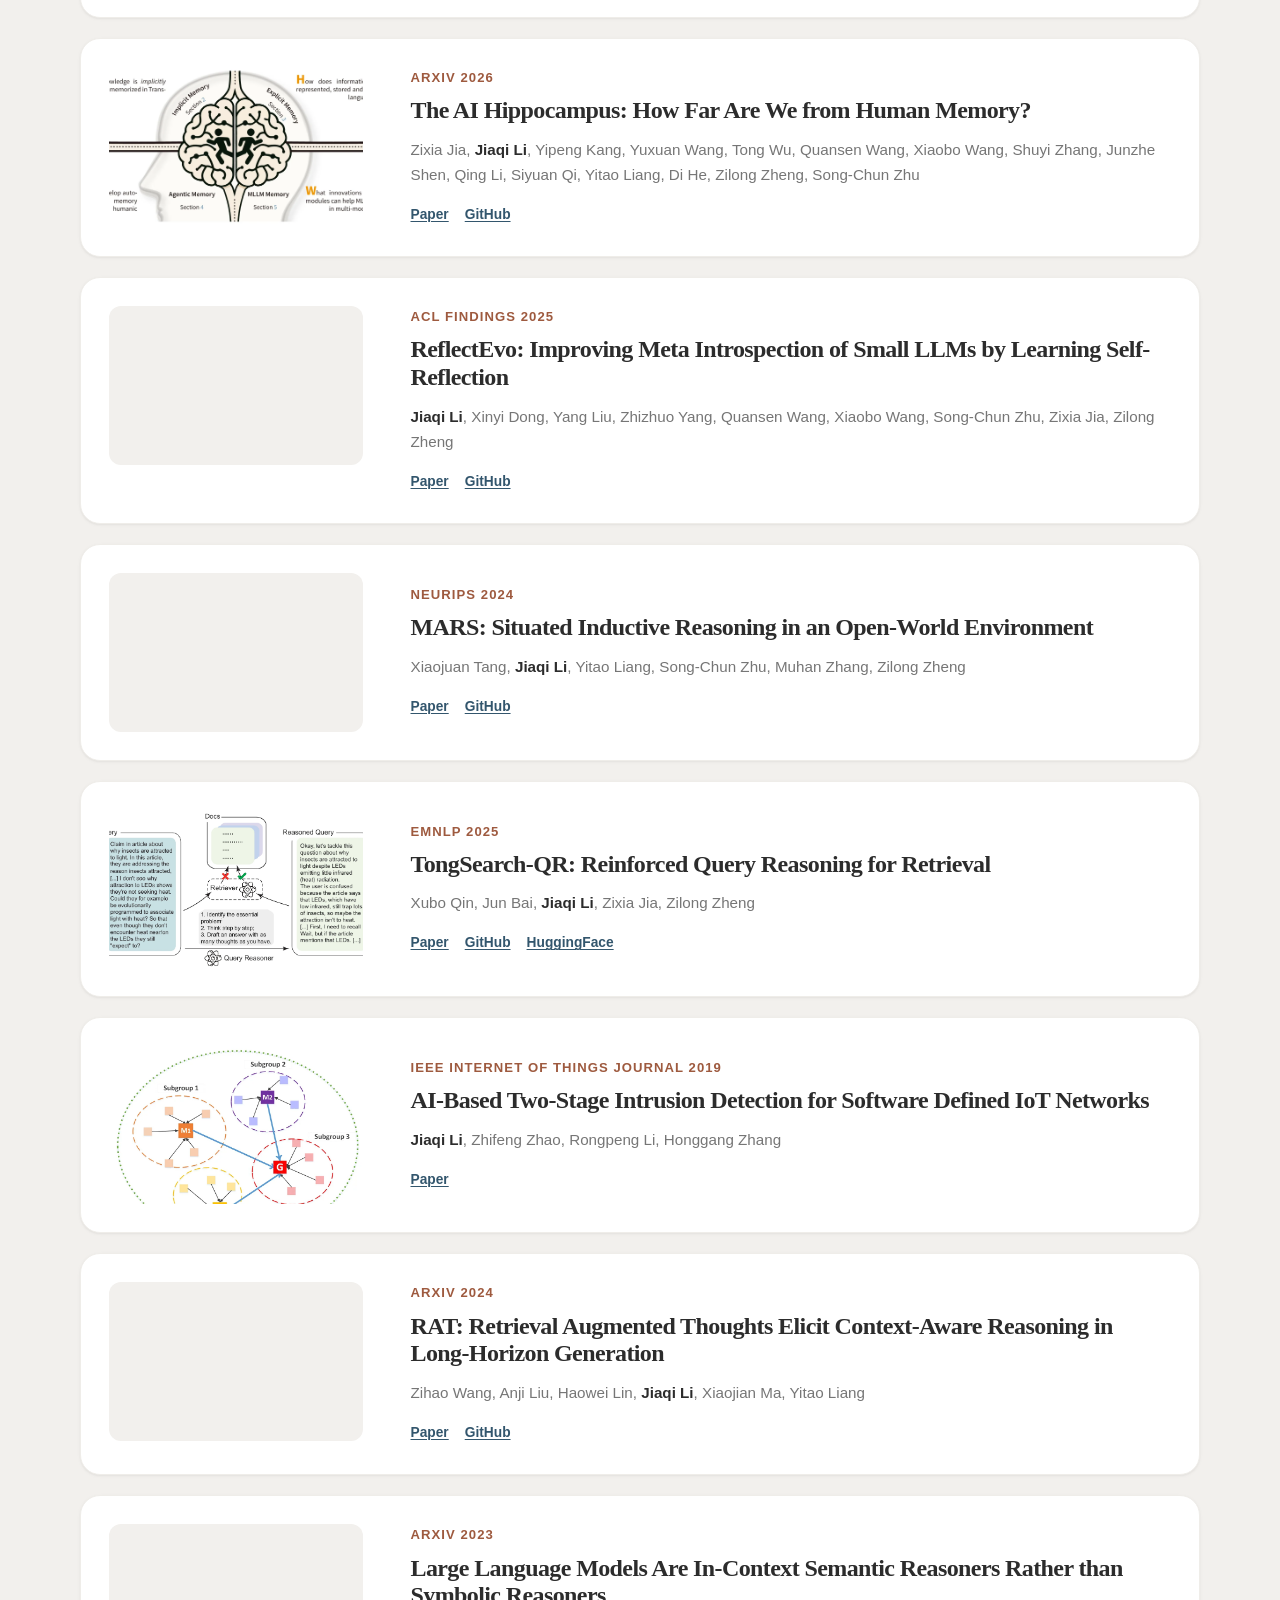
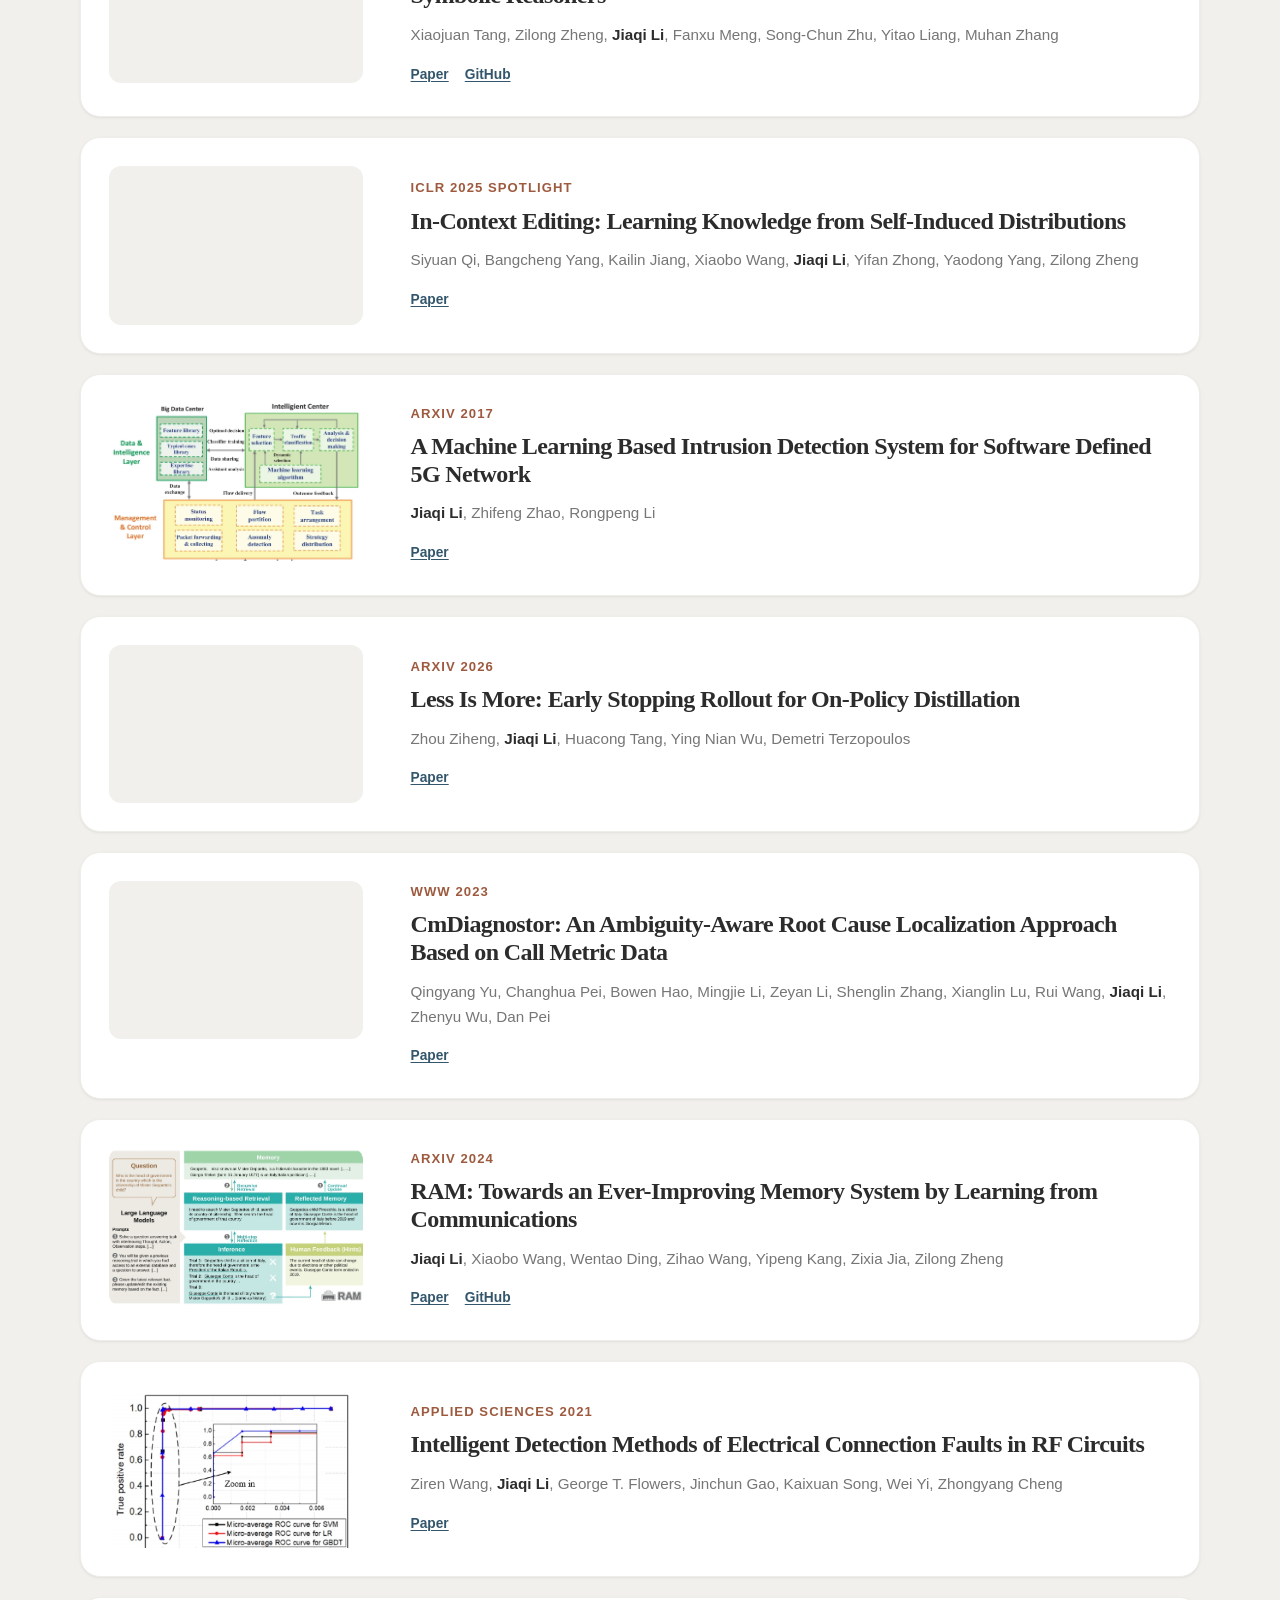
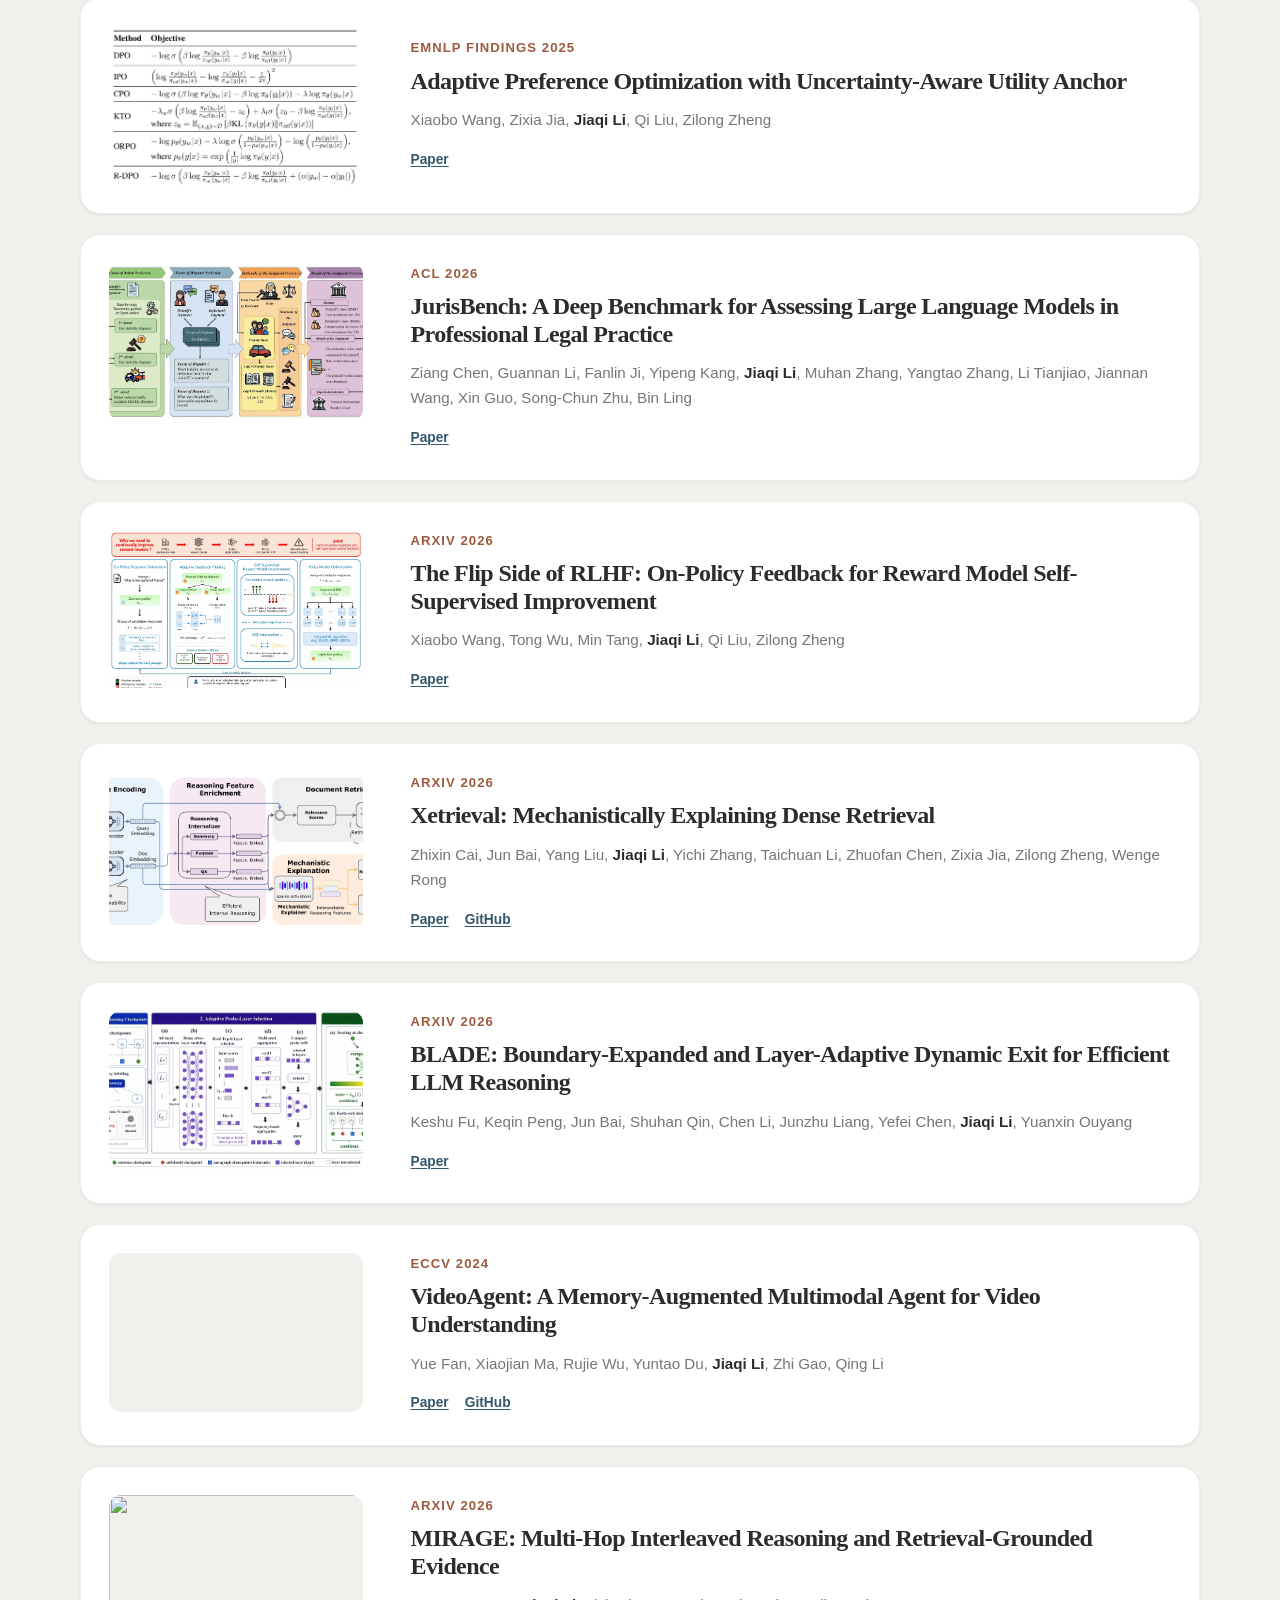
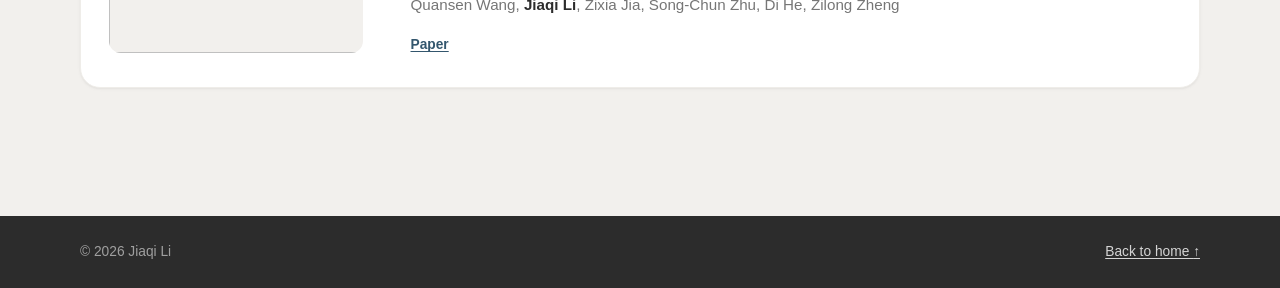
==== commit ae467a20: "Add GitHub/HuggingFace links to publications" ====
--- a/publications.html
+++ b/publications.html
@@ -53,7 +53,7 @@
               <h3>LooGLE: Can Long-Context Language Models Understand Long Contexts?</h3>
               
               <p class="authors"><strong>Jiaqi Li</strong>, Mengmeng Wang, Zilong Zheng, Muhan Zhang</p>
-              <ul class="publication-links" aria-label="LooGLE resources"><li><a href="https://arxiv.org/abs/2311.04939">Paper</a></li><li><a href="https://github.com/MuLabPKU/LooGLE">Code</a></li></ul>
+              <ul class="publication-links" aria-label="LooGLE resources"><li><a href="https://arxiv.org/abs/2311.04939">Paper</a></li><li><a href="https://github.com/MuLabPKU/LooGLE">GitHub</a></li><li><a href="https://huggingface.co/datasets/JiaqiLi/LooGLE">HuggingFace</a></li></ul>
             </div>
           </article>
 
@@ -64,7 +64,7 @@
               <h3>OneMillion-Bench: How Far Are Language Agents from Human Experts?</h3>
               
               <p class="authors">Yang Liu, <strong>Jiaqi Li</strong>, Jun Bai, Qianyu Yang, Xiaobo Hu, Tao Peng, Zaiyuan Wang, Ran Tian, Jiayun Dong, Chun Zhang, Zixia Jia, Kaiyuan Chen, Yixin Ren, Yang Liu, Yanglihong Xiao, Lingyue Yin, Tiliang Duan, Ge Zhang, Gang Yao, Hao Chen, Yuan Gong, Jianpeng Jiao, Zilong Zheng</p>
-              <ul class="publication-links" aria-label="OneMillion-Bench resources"><li><a href="https://arxiv.org/abs/2603.07980">Paper</a></li></ul>
+              <ul class="publication-links" aria-label="OneMillion-Bench resources"><li><a href="https://arxiv.org/abs/2603.07980">Paper</a></li><li><a href="https://github.com/humanlaya/OneMillion-Bench">GitHub</a></li></ul>
             </div>
           </article>
 
@@ -75,7 +75,7 @@
               <h3>LooGLE v2: Are LLMs Ready for Real World Long Dependency Challenges?</h3>
               
               <p class="authors">Ziyuan He, Yuxuan Wang, <strong>Jiaqi Li</strong>, Kexin Liang, Muhan Zhang</p>
-              <ul class="publication-links" aria-label="LooGLE v2 resources"><li><a href="https://arxiv.org/abs/2510.22548">Paper</a></li></ul>
+              <ul class="publication-links" aria-label="LooGLE v2 resources"><li><a href="https://arxiv.org/abs/2510.22548">Paper</a></li><li><a href="https://github.com/MuLabPKU/LooGLE-v2">GitHub</a></li><li><a href="https://huggingface.co/datasets/MuLabPKU/LooGLE-v2">HuggingFace</a></li></ul>
             </div>
           </article>
 
@@ -86,7 +86,7 @@
               <h3>RuleReasoner: Reinforced Rule-Based Reasoning via Domain-Aware Dynamic Sampling</h3>
               
               <p class="authors">Yang Liu, <strong>Jiaqi Li</strong>, Zilong Zheng</p>
-              <ul class="publication-links" aria-label="RuleReasoner resources"><li><a href="https://arxiv.org/abs/2602.00421">Paper</a></li></ul>
+              <ul class="publication-links" aria-label="RuleReasoner resources"><li><a href="https://openreview.net/forum?id=MQV4TJyqnb">Paper</a></li><li><a href="https://github.com/bigai-nlco/RuleReasoner">GitHub</a></li></ul>
             </div>
           </article>
 
@@ -97,7 +97,7 @@
               <h3>LIFT: Improving Long Context Understanding of Large Language Models Through Long Input Fine-Tuning</h3>
               
               <p class="authors">Yansheng Mao, Yufei Xu, <strong>Jiaqi Li</strong>, Fanxu Meng, Haotong Yang, Zilong Zheng, Xiyuan Wang, Muhan Zhang</p>
-              <ul class="publication-links" aria-label="LIFT resources"><li><a href="https://arxiv.org/abs/2502.14644">Paper</a></li></ul>
+              <ul class="publication-links" aria-label="LIFT resources"><li><a href="https://arxiv.org/abs/2502.14644">Paper</a></li><li><a href="https://github.com/MuLabPKU/LIFT">GitHub</a></li></ul>
             </div>
           </article>
 
@@ -108,7 +108,7 @@
               <h3>The AI Hippocampus: How Far Are We from Human Memory?</h3>
               
               <p class="authors">Zixia Jia, <strong>Jiaqi Li</strong>, Yipeng Kang, Yuxuan Wang, Tong Wu, Quansen Wang, Xiaobo Wang, Shuyi Zhang, Junzhe Shen, Qing Li, Siyuan Qi, Yitao Liang, Di He, Zilong Zheng, Song-Chun Zhu</p>
-              <ul class="publication-links" aria-label="AI Hippocampus resources"><li><a href="https://arxiv.org/abs/2601.09113">Paper</a></li></ul>
+              <ul class="publication-links" aria-label="AI Hippocampus resources"><li><a href="https://arxiv.org/abs/2601.09113">Paper</a></li><li><a href="https://github.com/bigai-nlco/Awesome-AI-Memory/">GitHub</a></li></ul>
             </div>
           </article>
 
@@ -119,7 +119,7 @@
               <h3>ReflectEvo: Improving Meta Introspection of Small LLMs by Learning Self-Reflection</h3>
               
               <p class="authors"><strong>Jiaqi Li</strong>, Xinyi Dong, Yang Liu, Zhizhuo Yang, Quansen Wang, Xiaobo Wang, Song-Chun Zhu, Zixia Jia, Zilong Zheng</p>
-              <ul class="publication-links" aria-label="ReflectEvo resources"><li><a href="https://arxiv.org/abs/2505.16475">Paper</a></li></ul>
+              <ul class="publication-links" aria-label="ReflectEvo resources"><li><a href="https://arxiv.org/abs/2505.16475">Paper</a></li><li><a href="https://github.com/bigai-nlco/ReflectEvo">GitHub</a></li></ul>
             </div>
           </article>
 
@@ -130,7 +130,7 @@
               <h3>MARS: Situated Inductive Reasoning in an Open-World Environment</h3>
               
               <p class="authors">Xiaojuan Tang, <strong>Jiaqi Li</strong>, Yitao Liang, Song-Chun Zhu, Muhan Zhang, Zilong Zheng</p>
-              <ul class="publication-links" aria-label="MARS resources"><li><a href="https://arxiv.org/abs/2410.08126">Paper</a></li></ul>
+              <ul class="publication-links" aria-label="MARS resources"><li><a href="https://arxiv.org/abs/2410.08126">Paper</a></li><li><a href="https://github.com/XiaojuanTang/Mars">GitHub</a></li></ul>
             </div>
           </article>
 
@@ -141,7 +141,7 @@
               <h3>TongSearch-QR: Reinforced Query Reasoning for Retrieval</h3>
               
               <p class="authors">Xubo Qin, Jun Bai, <strong>Jiaqi Li</strong>, Zixia Jia, Zilong Zheng</p>
-              <ul class="publication-links" aria-label="TongSearch-QR resources"><li><a href="https://arxiv.org/abs/2506.11603">Paper</a></li></ul>
+              <ul class="publication-links" aria-label="TongSearch-QR resources"><li><a href="https://arxiv.org/abs/2506.11603">Paper</a></li><li><a href="https://github.com/bigai-nlco/TongSearch-QR">GitHub</a></li><li><a href="https://huggingface.co/TongSearch">HuggingFace</a></li></ul>
             </div>
           </article>
 
@@ -163,7 +163,7 @@
               <h3>RAT: Retrieval Augmented Thoughts Elicit Context-Aware Reasoning in Long-Horizon Generation</h3>
               
               <p class="authors">Zihao Wang, Anji Liu, Haowei Lin, <strong>Jiaqi Li</strong>, Xiaojian Ma, Yitao Liang</p>
-              <ul class="publication-links" aria-label="RAT resources"><li><a href="https://arxiv.org/abs/2403.05313">Paper</a></li></ul>
+              <ul class="publication-links" aria-label="RAT resources"><li><a href="https://arxiv.org/abs/2403.05313">Paper</a></li><li><a href="https://github.com/CraftJarvis/RAT">GitHub</a></li></ul>
             </div>
           </article>
 
@@ -174,7 +174,7 @@
               <h3>Large Language Models Are In-Context Semantic Reasoners Rather than Symbolic Reasoners</h3>
               
               <p class="authors">Xiaojuan Tang, Zilong Zheng, <strong>Jiaqi Li</strong>, Fanxu Meng, Song-Chun Zhu, Yitao Liang, Muhan Zhang</p>
-              <ul class="publication-links" aria-label="Semantic reasoners resources"><li><a href="https://arxiv.org/abs/2305.14825">Paper</a></li></ul>
+              <ul class="publication-links" aria-label="Semantic reasoners resources"><li><a href="https://arxiv.org/abs/2305.14825">Paper</a></li><li><a href="https://github.com/XiaojuanTang/ICSR">GitHub</a></li></ul>
             </div>
           </article>
 
@@ -229,7 +229,7 @@
               <h3>RAM: Towards an Ever-Improving Memory System by Learning from Communications</h3>
               
               <p class="authors"><strong>Jiaqi Li</strong>, Xiaobo Wang, Wentao Ding, Zihao Wang, Yipeng Kang, Zixia Jia, Zilong Zheng</p>
-              <ul class="publication-links" aria-label="RAM resources"><li><a href="https://arxiv.org/abs/2404.12045">Paper</a></li></ul>
+              <ul class="publication-links" aria-label="RAM resources"><li><a href="https://arxiv.org/abs/2404.12045">Paper</a></li><li><a href="https://github.com/bigai-nlco/RAM">GitHub</a></li></ul>
             </div>
           </article>
 
@@ -284,7 +284,7 @@
               <h3>Xetrieval: Mechanistically Explaining Dense Retrieval</h3>
               
               <p class="authors">Zhixin Cai, Jun Bai, Yang Liu, <strong>Jiaqi Li</strong>, Yichi Zhang, Taichuan Li, Zhuofan Chen, Zixia Jia, Zilong Zheng, Wenge Rong</p>
-              <ul class="publication-links" aria-label="Xetrieval resources"><li><a href="https://arxiv.org/abs/2605.29507">Paper</a></li></ul>
+              <ul class="publication-links" aria-label="Xetrieval resources"><li><a href="https://arxiv.org/abs/2605.29507">Paper</a></li><li><a href="https://github.com/Hihiczx/Xetrieval">GitHub</a></li></ul>
             </div>
           </article>
 
@@ -306,7 +306,7 @@
               <h3>VideoAgent: A Memory-Augmented Multimodal Agent for Video Understanding</h3>
               
               <p class="authors">Yue Fan, Xiaojian Ma, Rujie Wu, Yuntao Du, <strong>Jiaqi Li</strong>, Zhi Gao, Qing Li</p>
-              <ul class="publication-links" aria-label="VideoAgent resources"><li><a href="https://arxiv.org/abs/2403.11481">Paper</a></li><li><a href="https://github.com/fywalter/VideoAgent">Code</a></li></ul>
+              <ul class="publication-links" aria-label="VideoAgent resources"><li><a href="https://arxiv.org/abs/2403.11481">Paper</a></li><li><a href="https://github.com/YueFan1014/VideoAgent">GitHub</a></li></ul>
             </div>
           </article>
 
--- a/css/style.css
+++ b/css/style.css
@@ -339,11 +339,11 @@
 .publication-note { margin: 1.25rem 0 0; color: var(--muted); font-size: 0.85rem; }
 
 .news-section, .experience-section {
-  padding-block: clamp(4.5rem, 10vw, 8rem);
+  padding-block: clamp(2.5rem, 6vw, 4.5rem);
 }
 
 .news-section { background: var(--surface); }
-.awards-section { background: var(--surface); padding-block: clamp(4.5rem, 10vw, 8rem); border-top: 1px solid var(--line-light); }
+.awards-section { background: var(--surface); padding-block: clamp(2.5rem, 6vw, 4.5rem); border-top: 1px solid var(--line-light); }
 .experience-section { background: #efeae4; }
 .heading-sub { color: var(--muted); font-size: 0.92rem; }
 
@@ -387,7 +387,7 @@
 .news-links { display: flex; gap: 1.1rem; margin-top: 0.85rem; }
 .news-links a { font-size: 0.86rem; font-weight: 700; }
 
-.awards-grid { display: grid; gap: 0.75rem; }
+.awards-grid { display: grid; gap: 0.5rem; }
 .award-card {
   display: flex;
   align-items: flex-start;
@@ -415,7 +415,7 @@
 .award-card-body h3 { margin-bottom: 0.2rem; font-size: 1.05rem; font-weight: 600; color: var(--ink); }
 .award-card-body p { margin: 0; color: var(--ink-soft); font-size: 0.9rem; line-height: 1.55; }
 
-.exp-wrap { position: relative; display: grid; gap: 1.6rem; max-width: 46rem; }
+.exp-wrap { position: relative; display: grid; gap: 1rem; max-width: none; }
 .exp-item {
   display: grid;
   grid-template-columns: 7.5rem 2rem 1fr;
@@ -458,7 +458,7 @@
 .exp-body p { margin: 0; }
 .exp-org { color: var(--warm); font-size: 1.35rem; font-weight: 700; letter-spacing: -0.01em; }
 .exp-role { margin-top: 0.3rem; color: var(--accent-dark); font-size: 1.1rem; font-weight: 600; }
-.exp-note { margin-top: 0.5rem; color: var(--muted); font-size: 1rem; line-height: 1.6; }
+.exp-note { margin-top: 0.5rem; color: var(--muted); font-size: 0.92rem; line-height: 1.5; white-space: nowrap; }
 .exp-note strong { color: var(--ink-soft); font-weight: 650; }
 .exp-awards { margin: 0.5rem 0 0; padding: 0.5rem 0 0 0; list-style: none; border-top: 1px solid var(--line-light); }
 .exp-awards li { padding: 0.15rem 0 0.15rem 1rem; color: var(--muted); font-size: 0.82rem; line-height: 1.5; }
@@ -513,6 +513,7 @@
   .contact-links { justify-content: flex-start; }
   .exp-item { grid-template-columns: 5.5rem 1.6rem 1fr; gap: 0 0.75rem; }
   .exp-when { font-size: 0.82rem; }
+  .exp-note { white-space: normal; }
 }
 
 @media (max-width: 560px) {
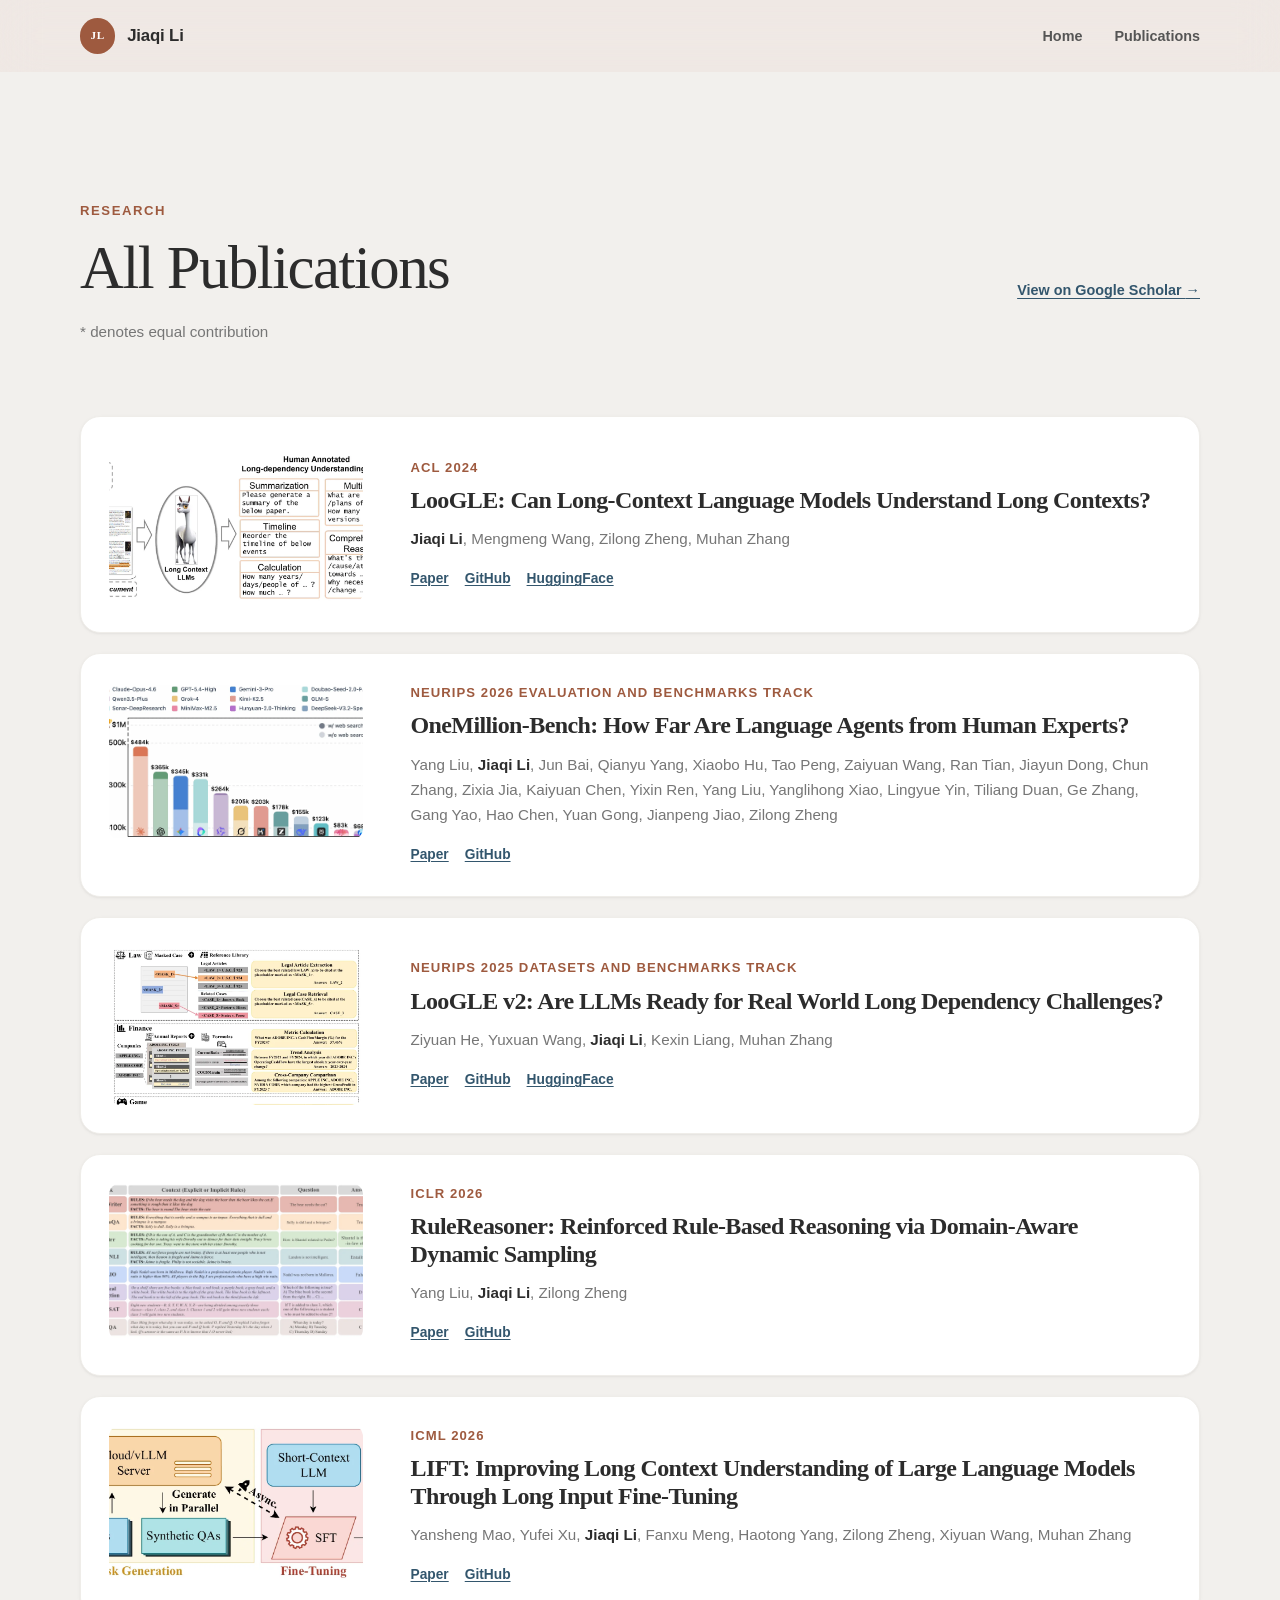
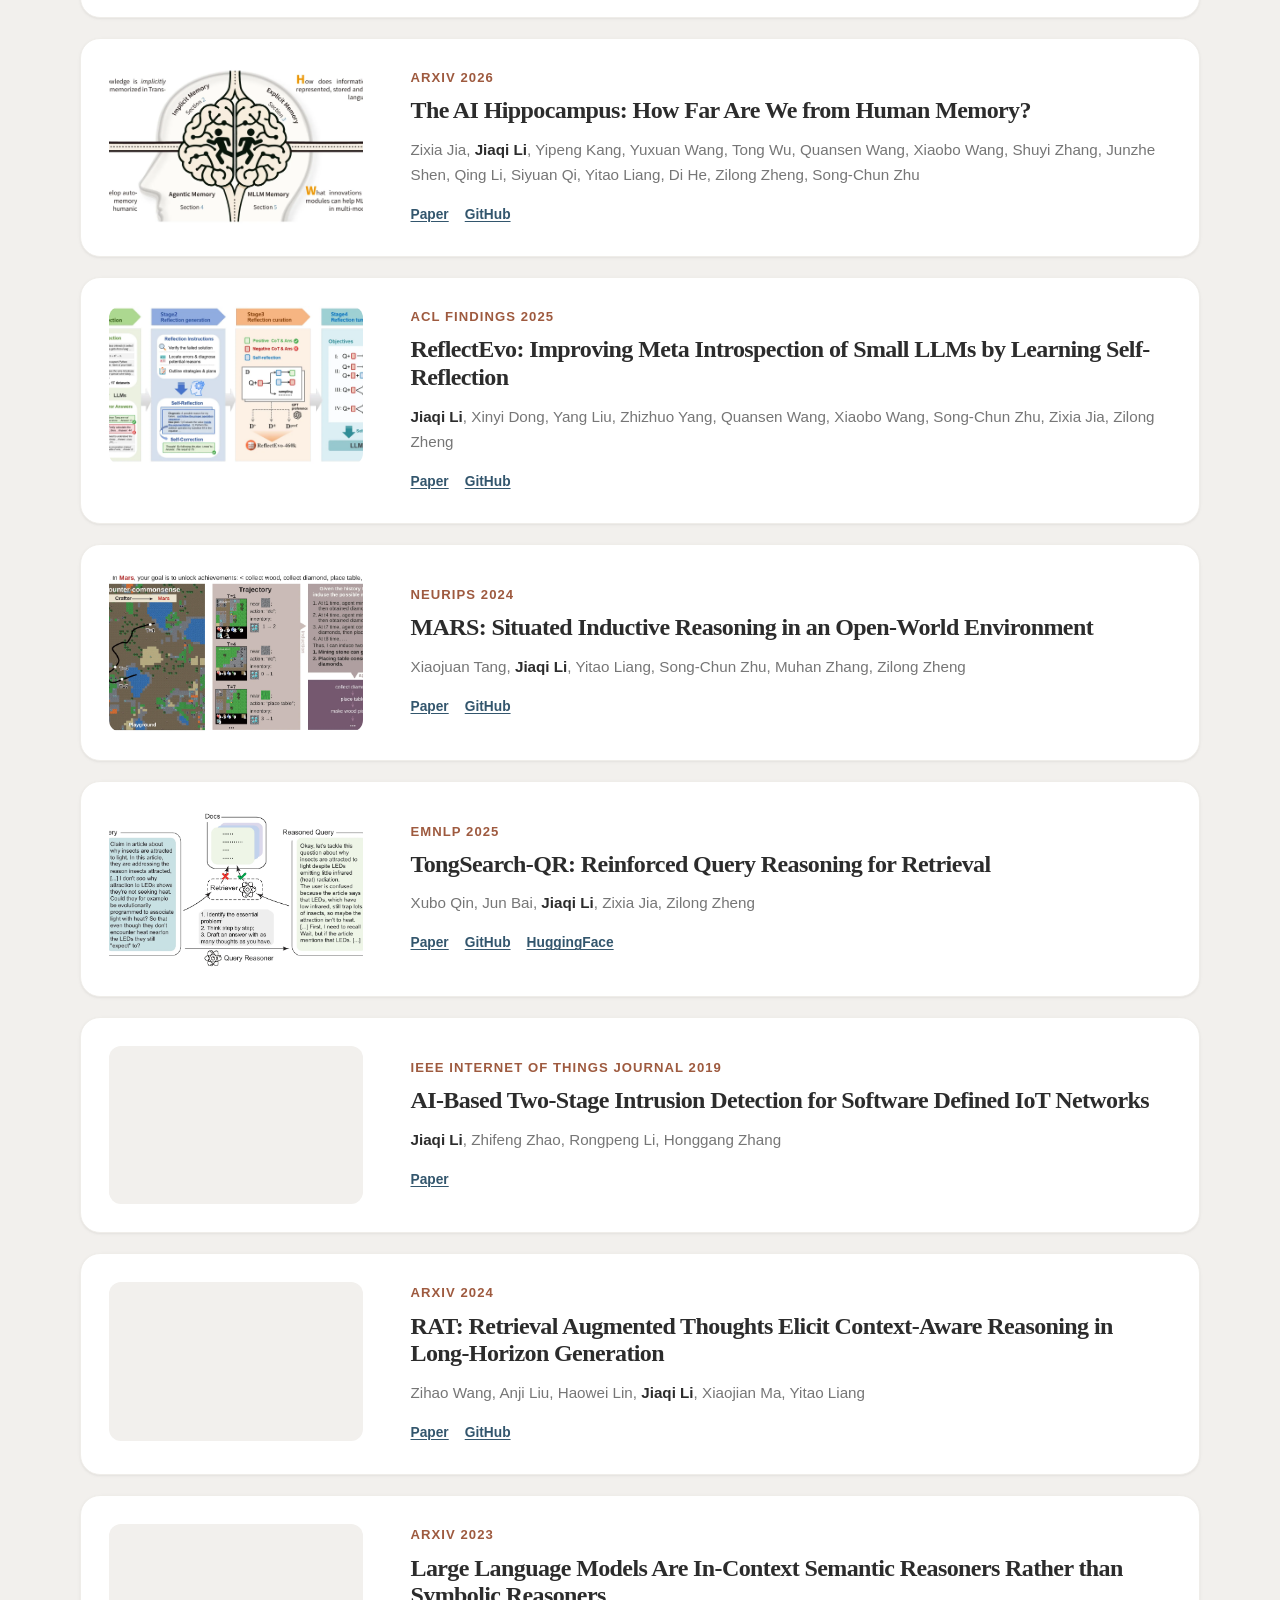
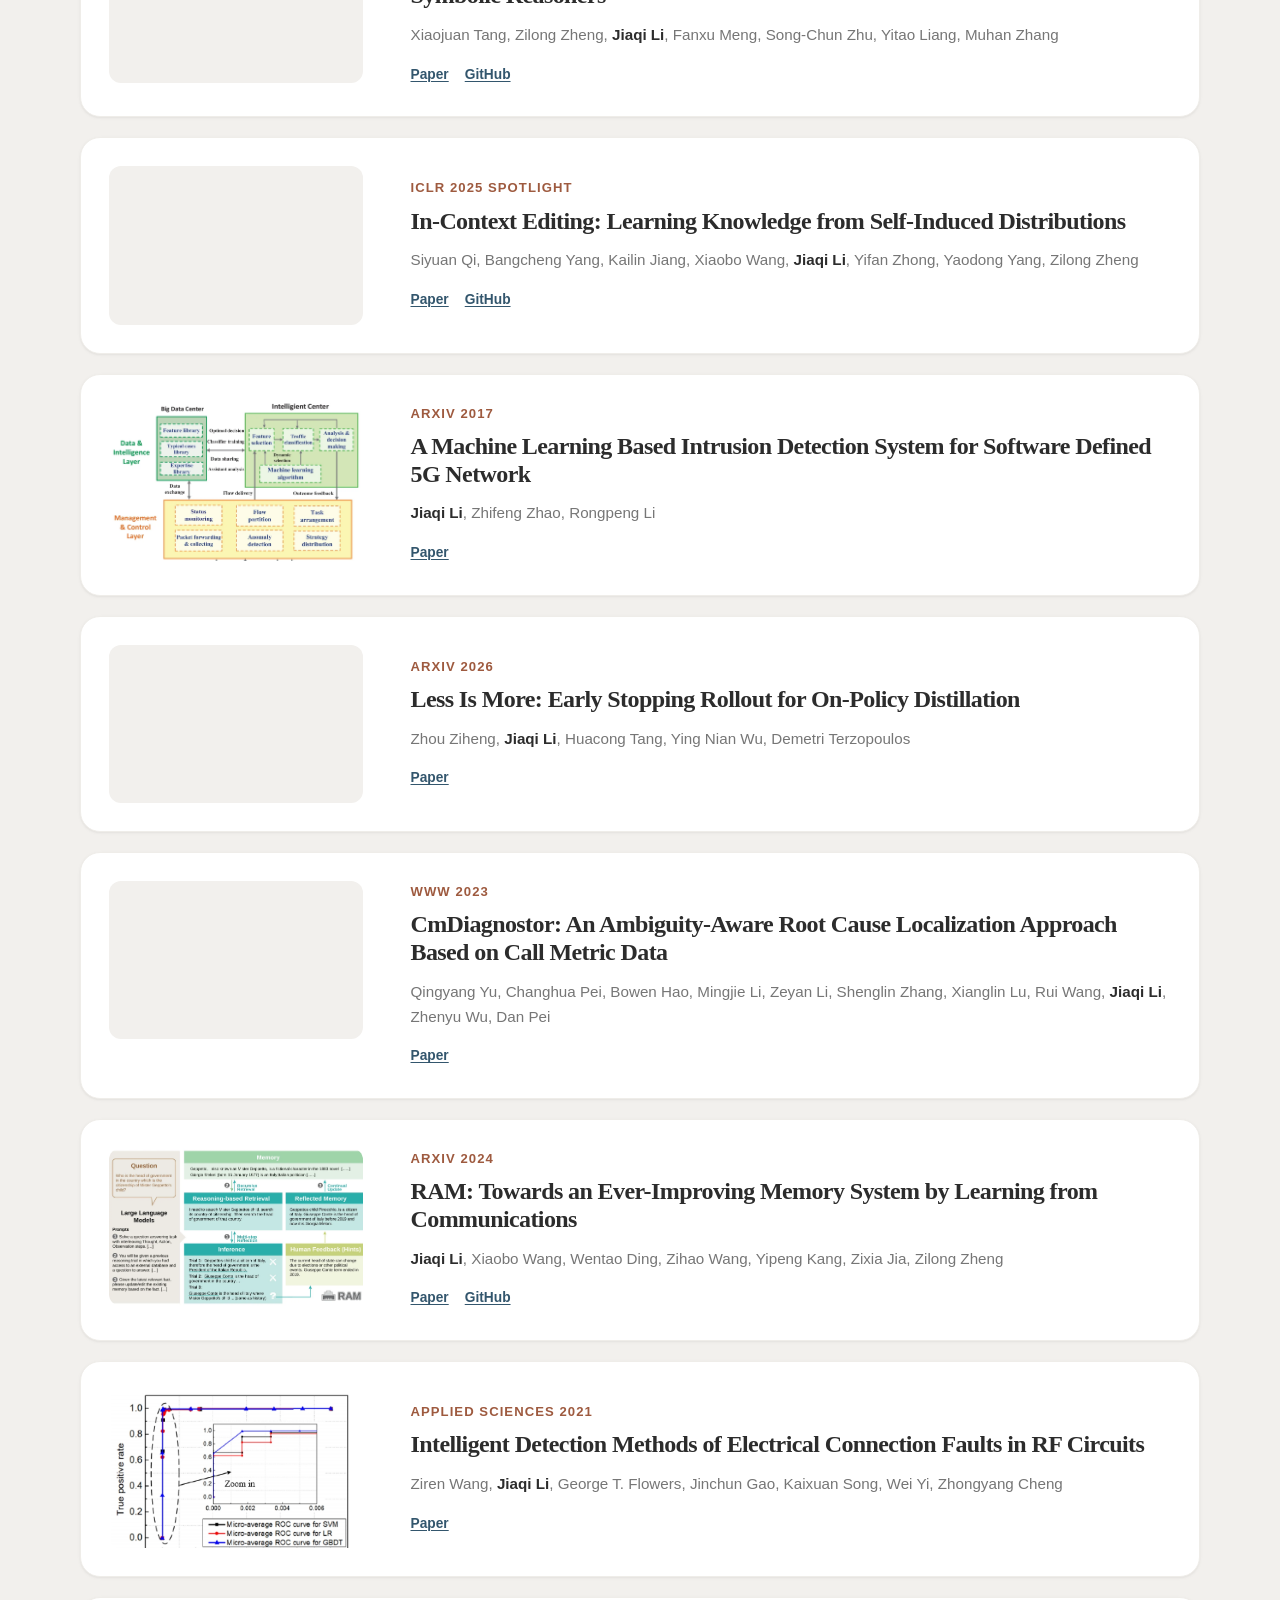
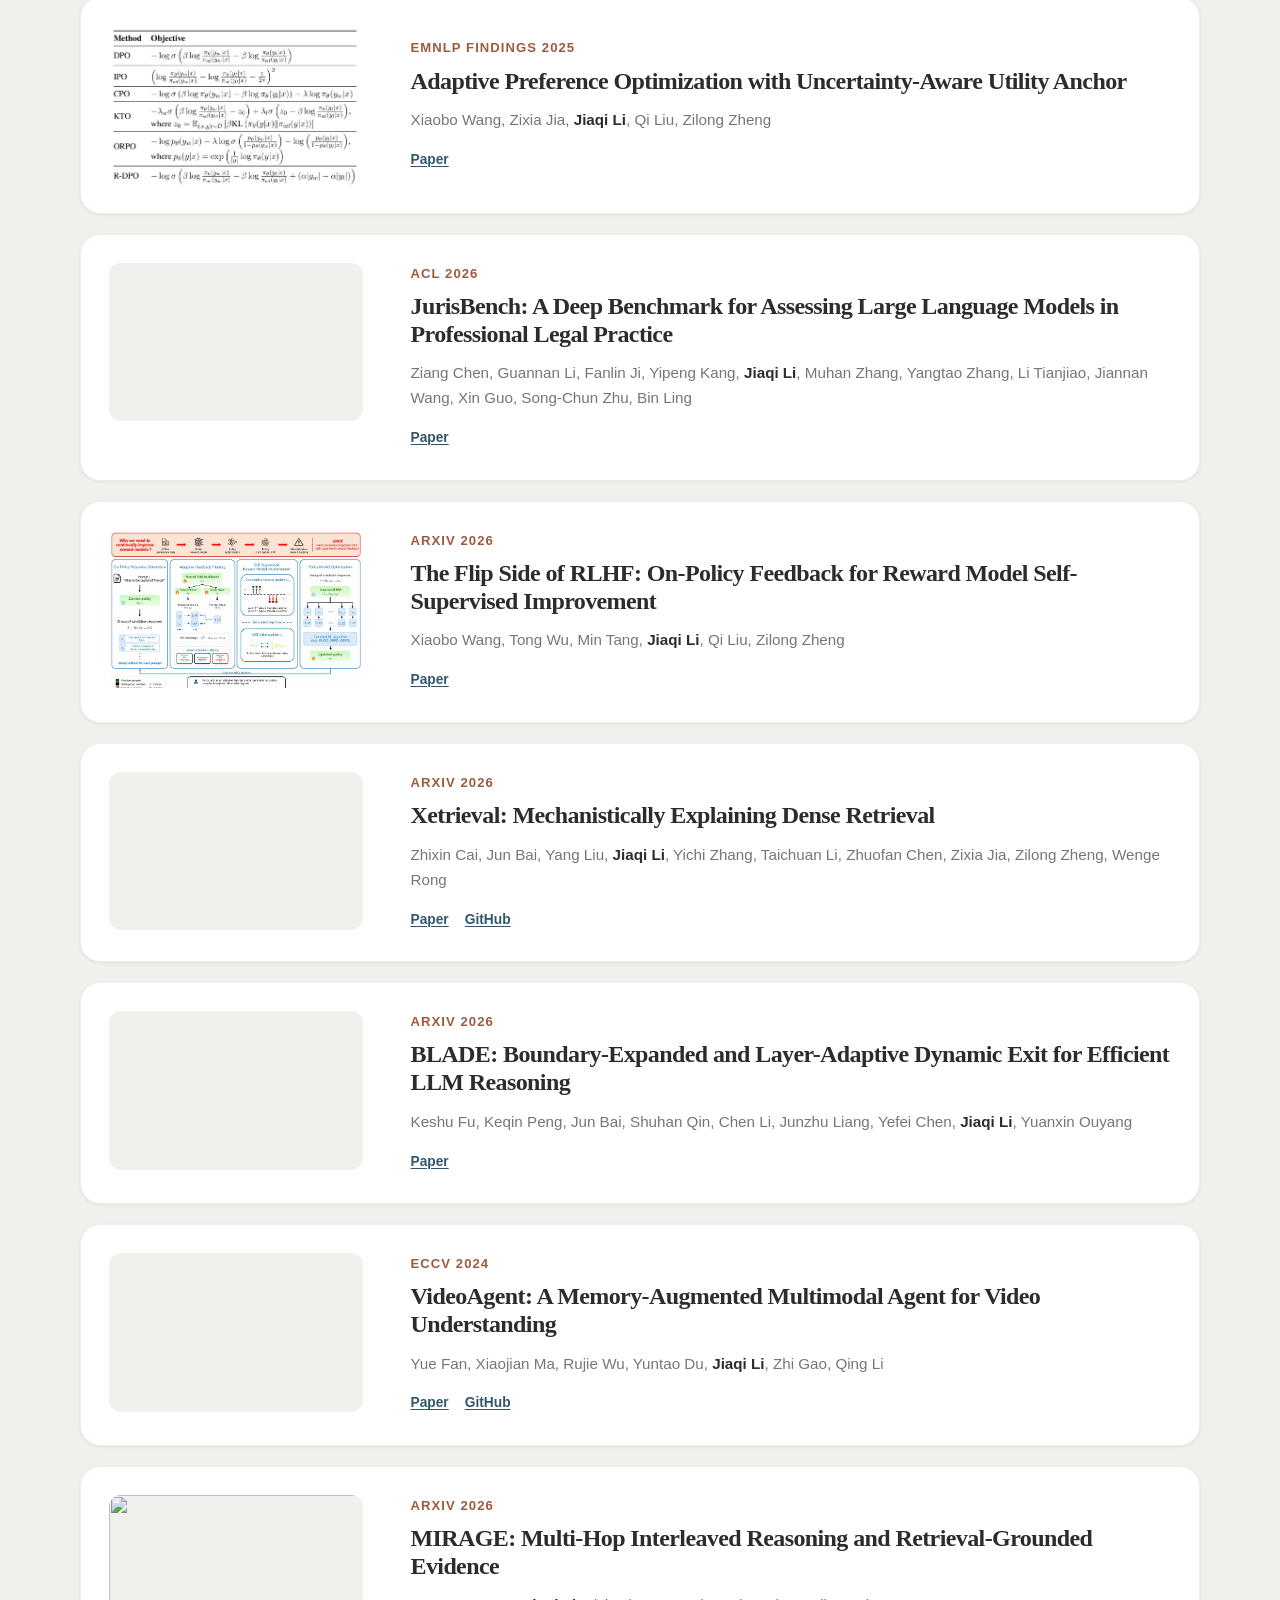
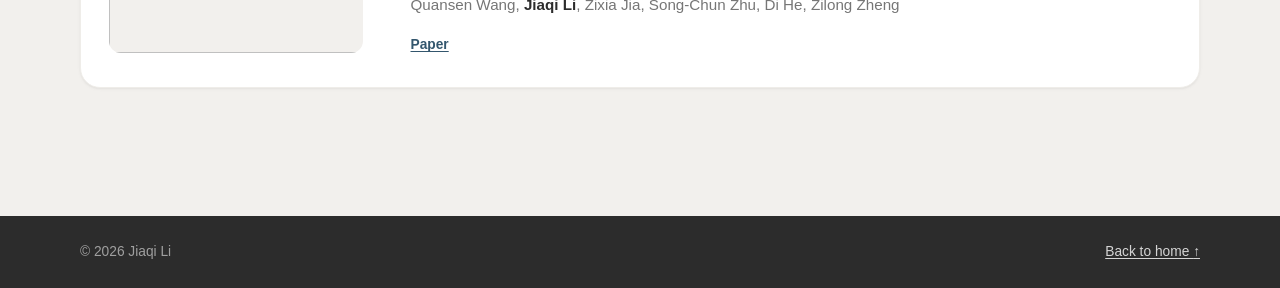
==== commit fa644193: "Add ICE GitHub link, enhance news cards depth" ====
--- a/publications.html
+++ b/publications.html
@@ -185,7 +185,7 @@
               <h3>In-Context Editing: Learning Knowledge from Self-Induced Distributions</h3>
               
               <p class="authors">Siyuan Qi, Bangcheng Yang, Kailin Jiang, Xiaobo Wang, <strong>Jiaqi Li</strong>, Yifan Zhong, Yaodong Yang, Zilong Zheng</p>
-              <ul class="publication-links" aria-label="In-Context Editing resources"><li><a href="https://arxiv.org/pdf/2406.11194">Paper</a></li></ul>
+              <ul class="publication-links" aria-label="In-Context Editing resources"><li><a href="https://arxiv.org/pdf/2406.11194">Paper</a></li><li><a href="https://github.com/bigai-ai/ICE">GitHub</a></li></ul>
             </div>
           </article>
 
--- a/css/style.css
+++ b/css/style.css
@@ -355,16 +355,17 @@
 
 .news-featured {
   padding: clamp(1.25rem, 3vw, 1.75rem);
-  border: 1px solid var(--line-light);
+  border: 1px solid var(--line);
   border-radius: var(--radius);
   background: var(--surface);
-  box-shadow: var(--shadow-sm);
-  transition: box-shadow 300ms ease, transform 300ms ease;
+  box-shadow: 0 2px 8px rgba(0,0,0,0.04), 0 1px 2px rgba(0,0,0,0.03);
+  transition: box-shadow 300ms ease, transform 300ms ease, border-color 300ms ease;
 }
 
 .news-featured:hover {
-  box-shadow: var(--shadow-md);
-  transform: translateY(-2px);
+  box-shadow: 0 8px 32px rgba(0,0,0,0.08), 0 4px 12px rgba(0,0,0,0.05);
+  border-color: rgba(51,86,109,0.12);
+  transform: translateY(-3px);
 }
 
 .news-stamp {
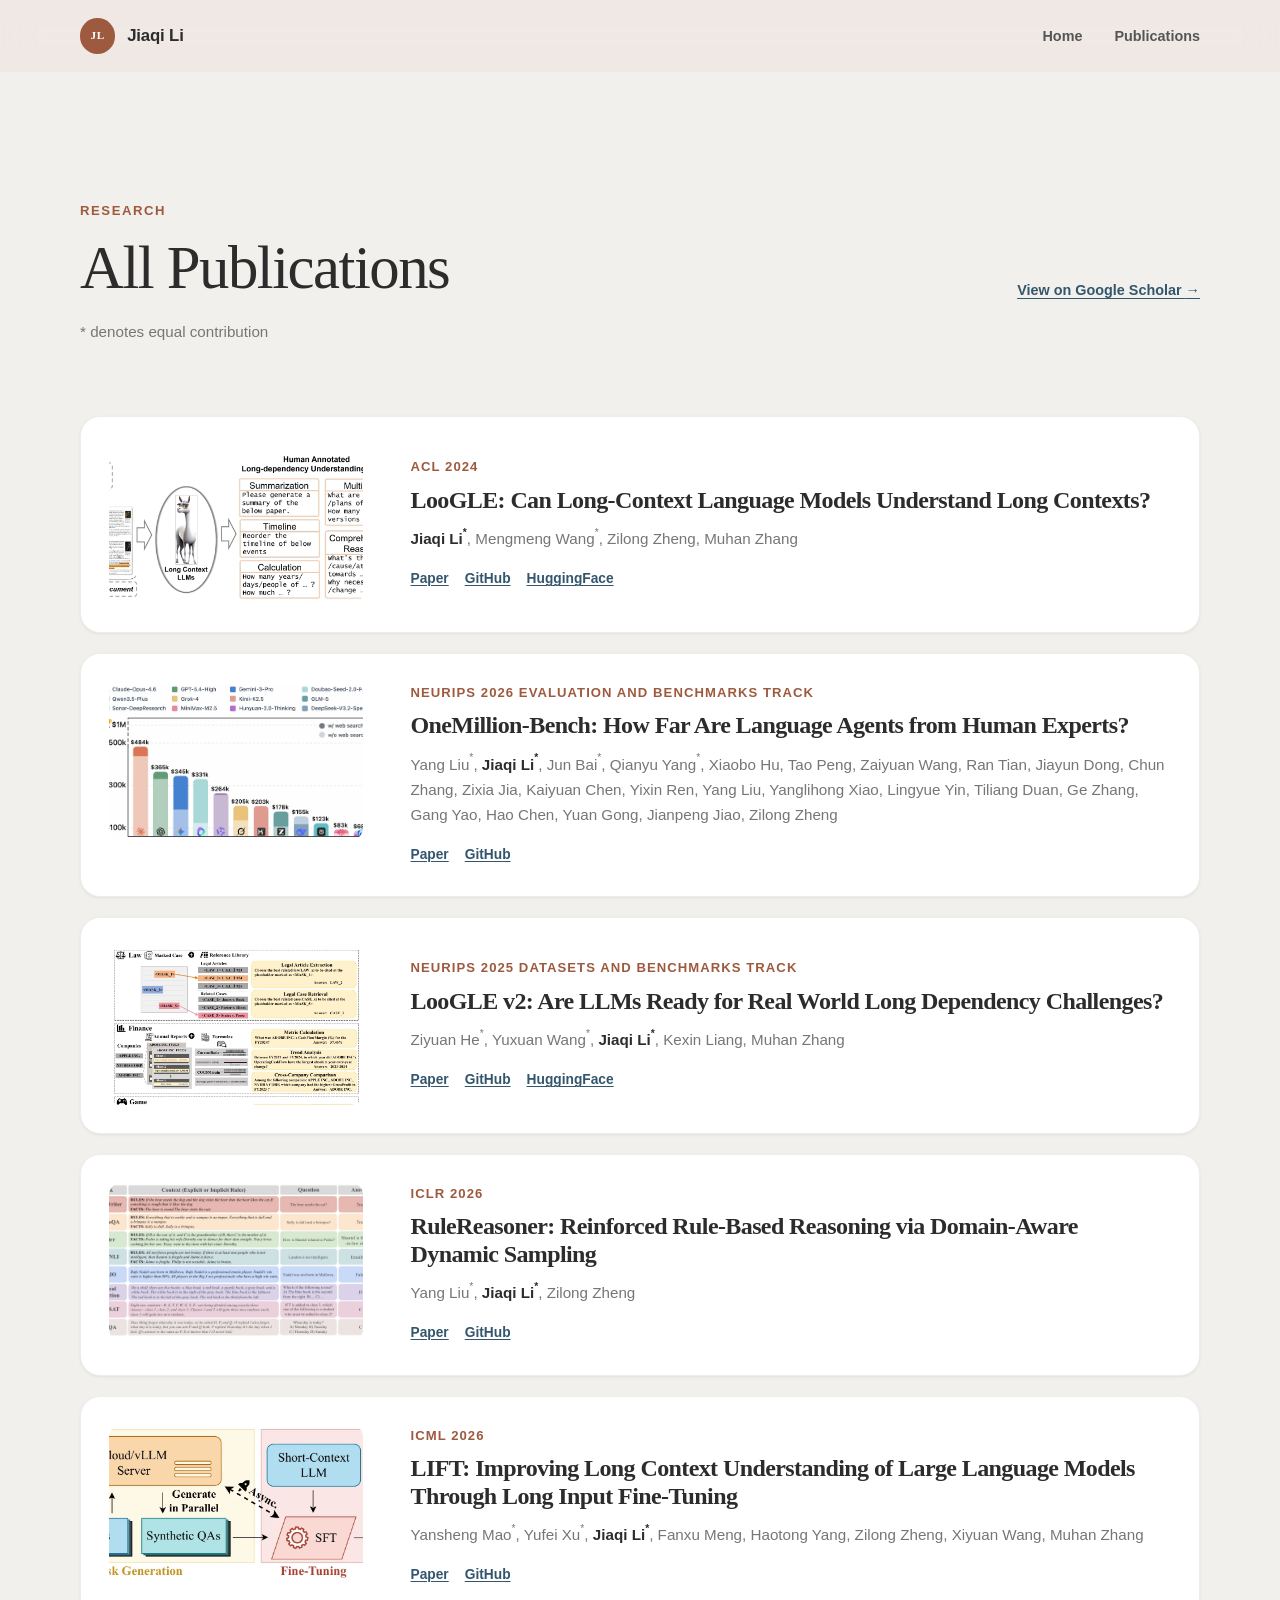
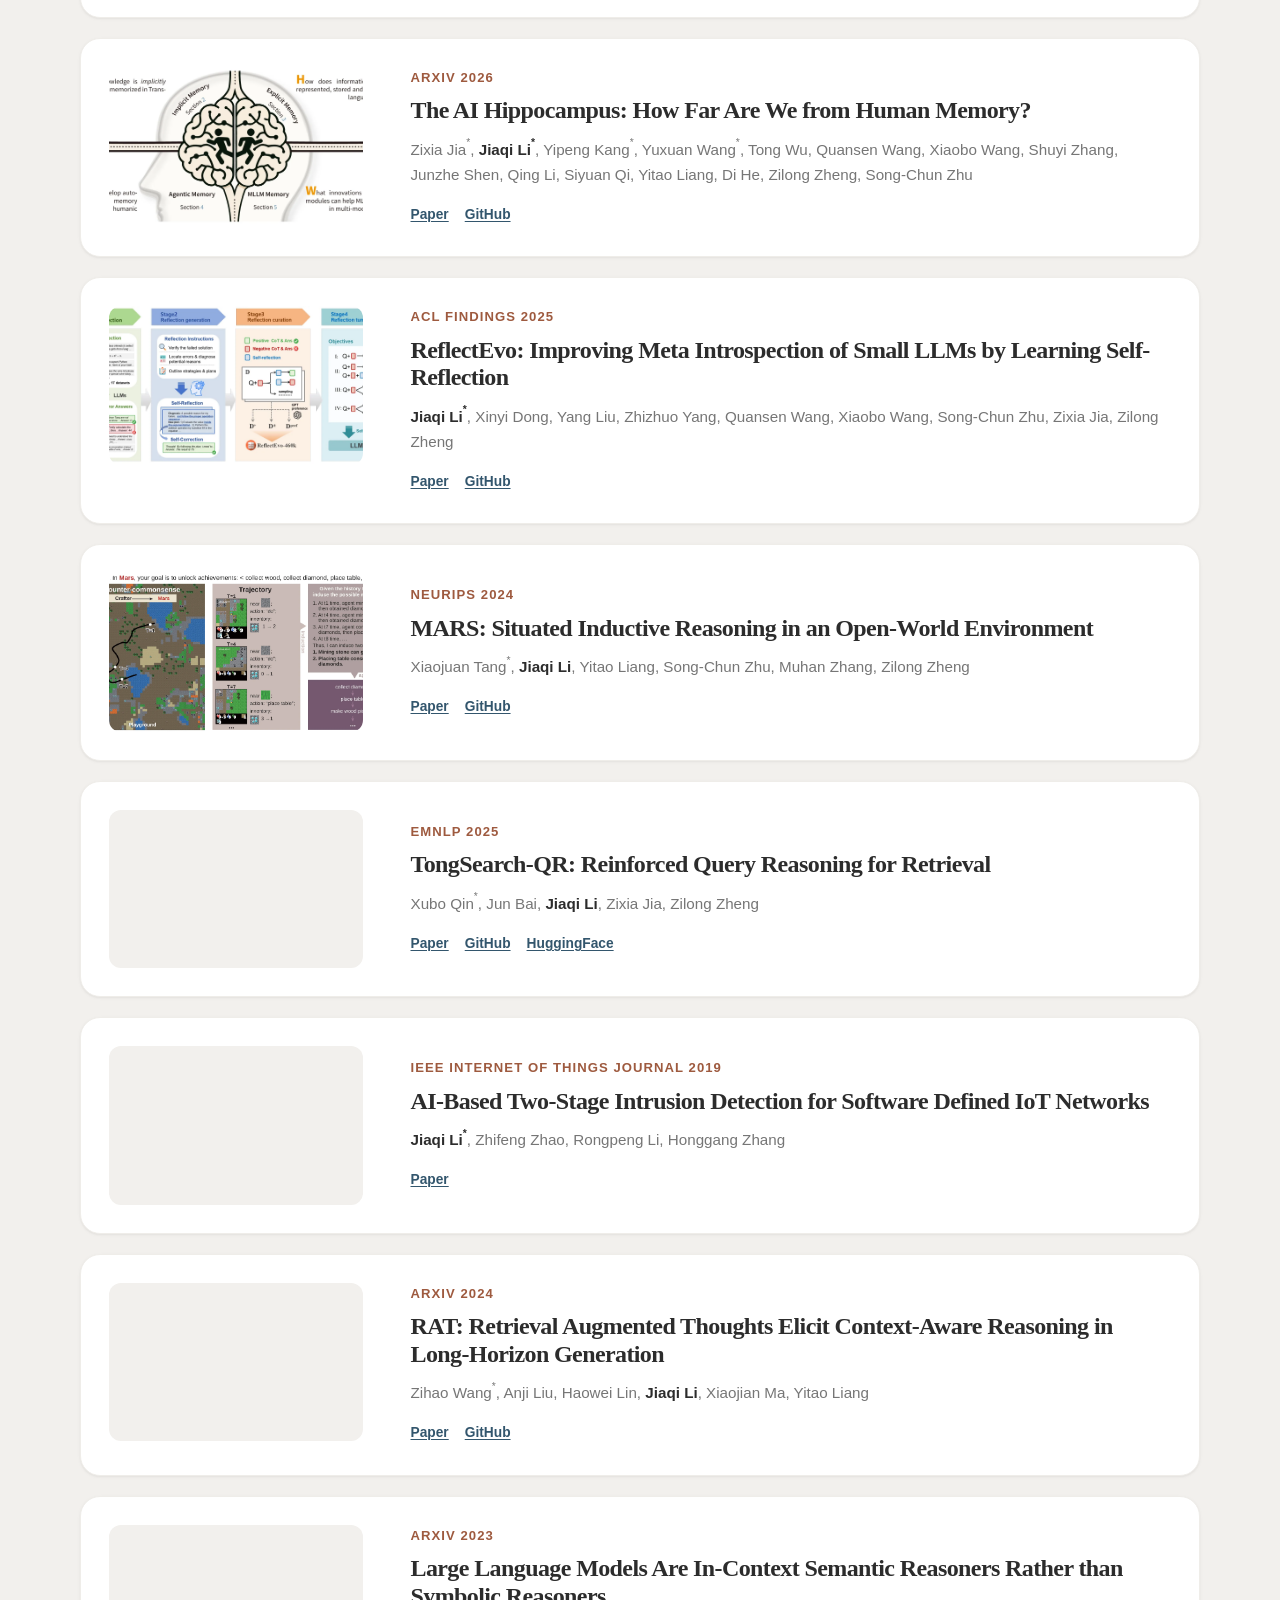
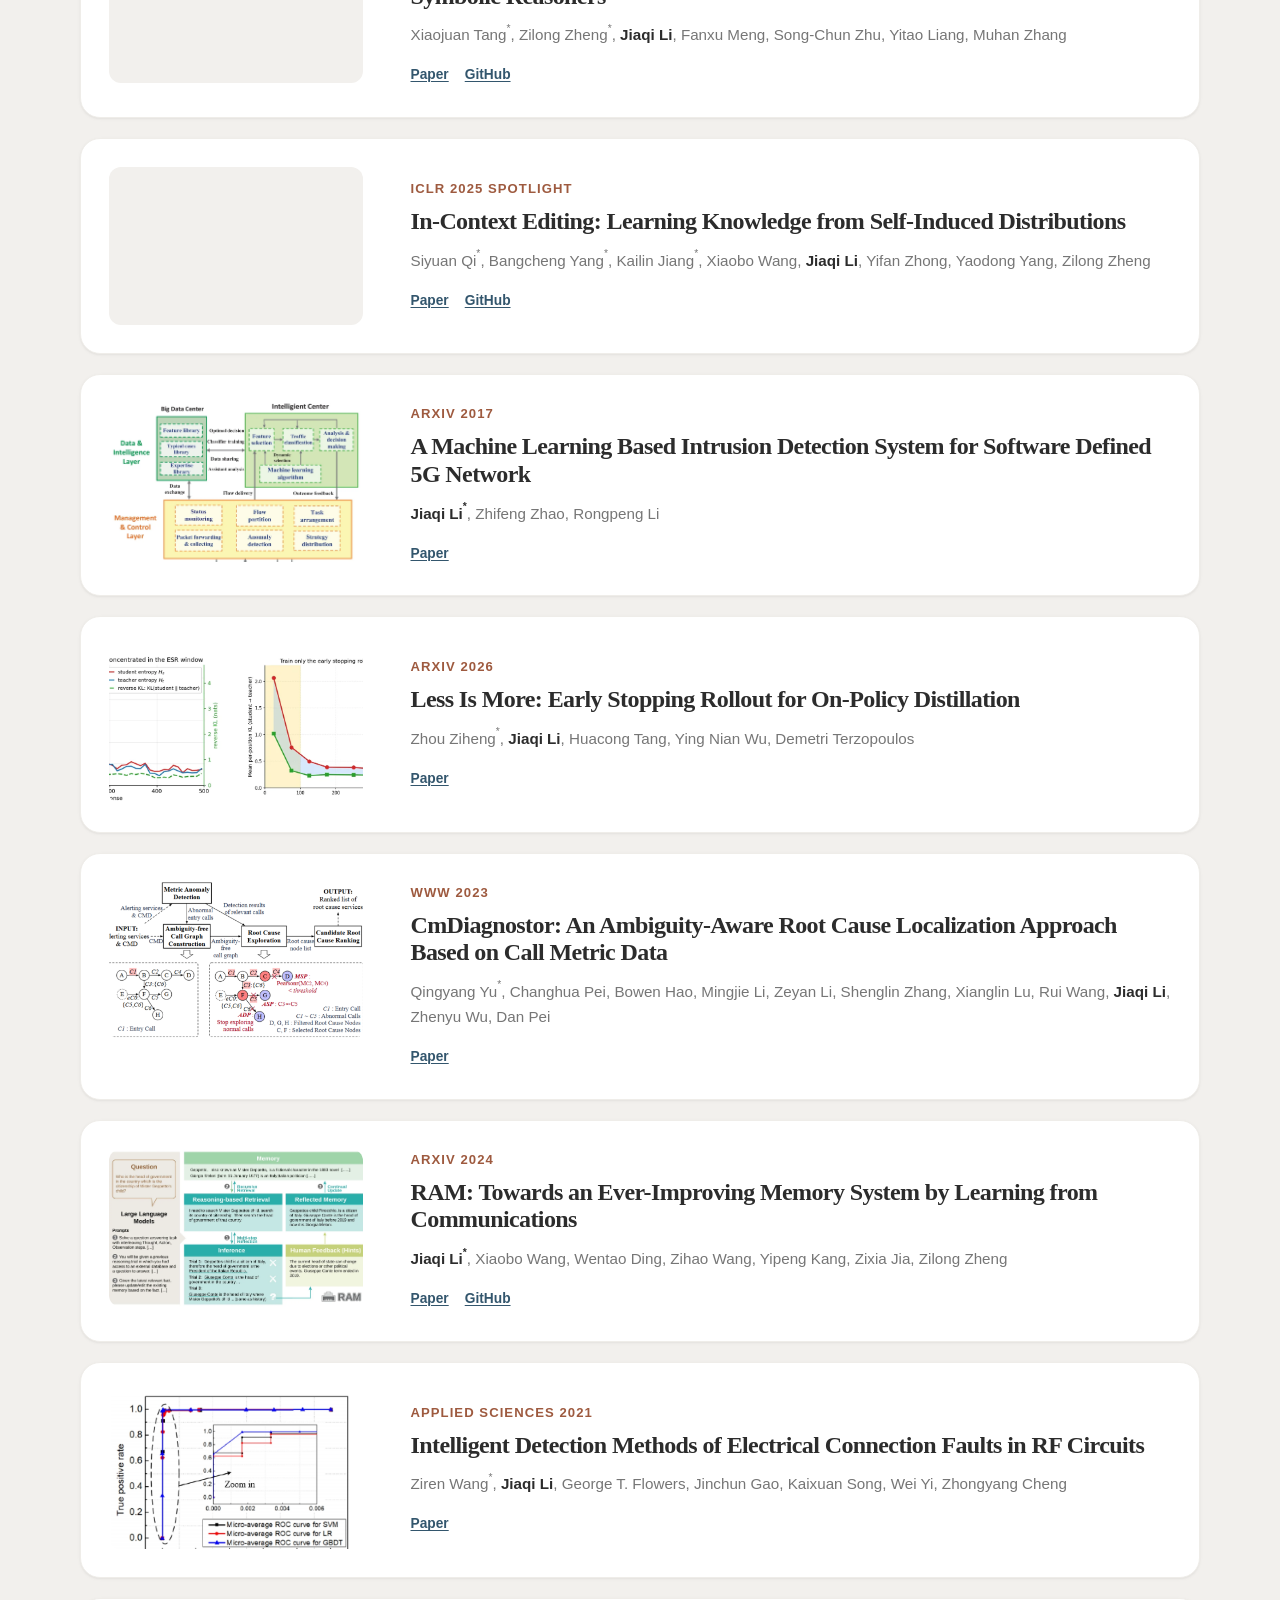
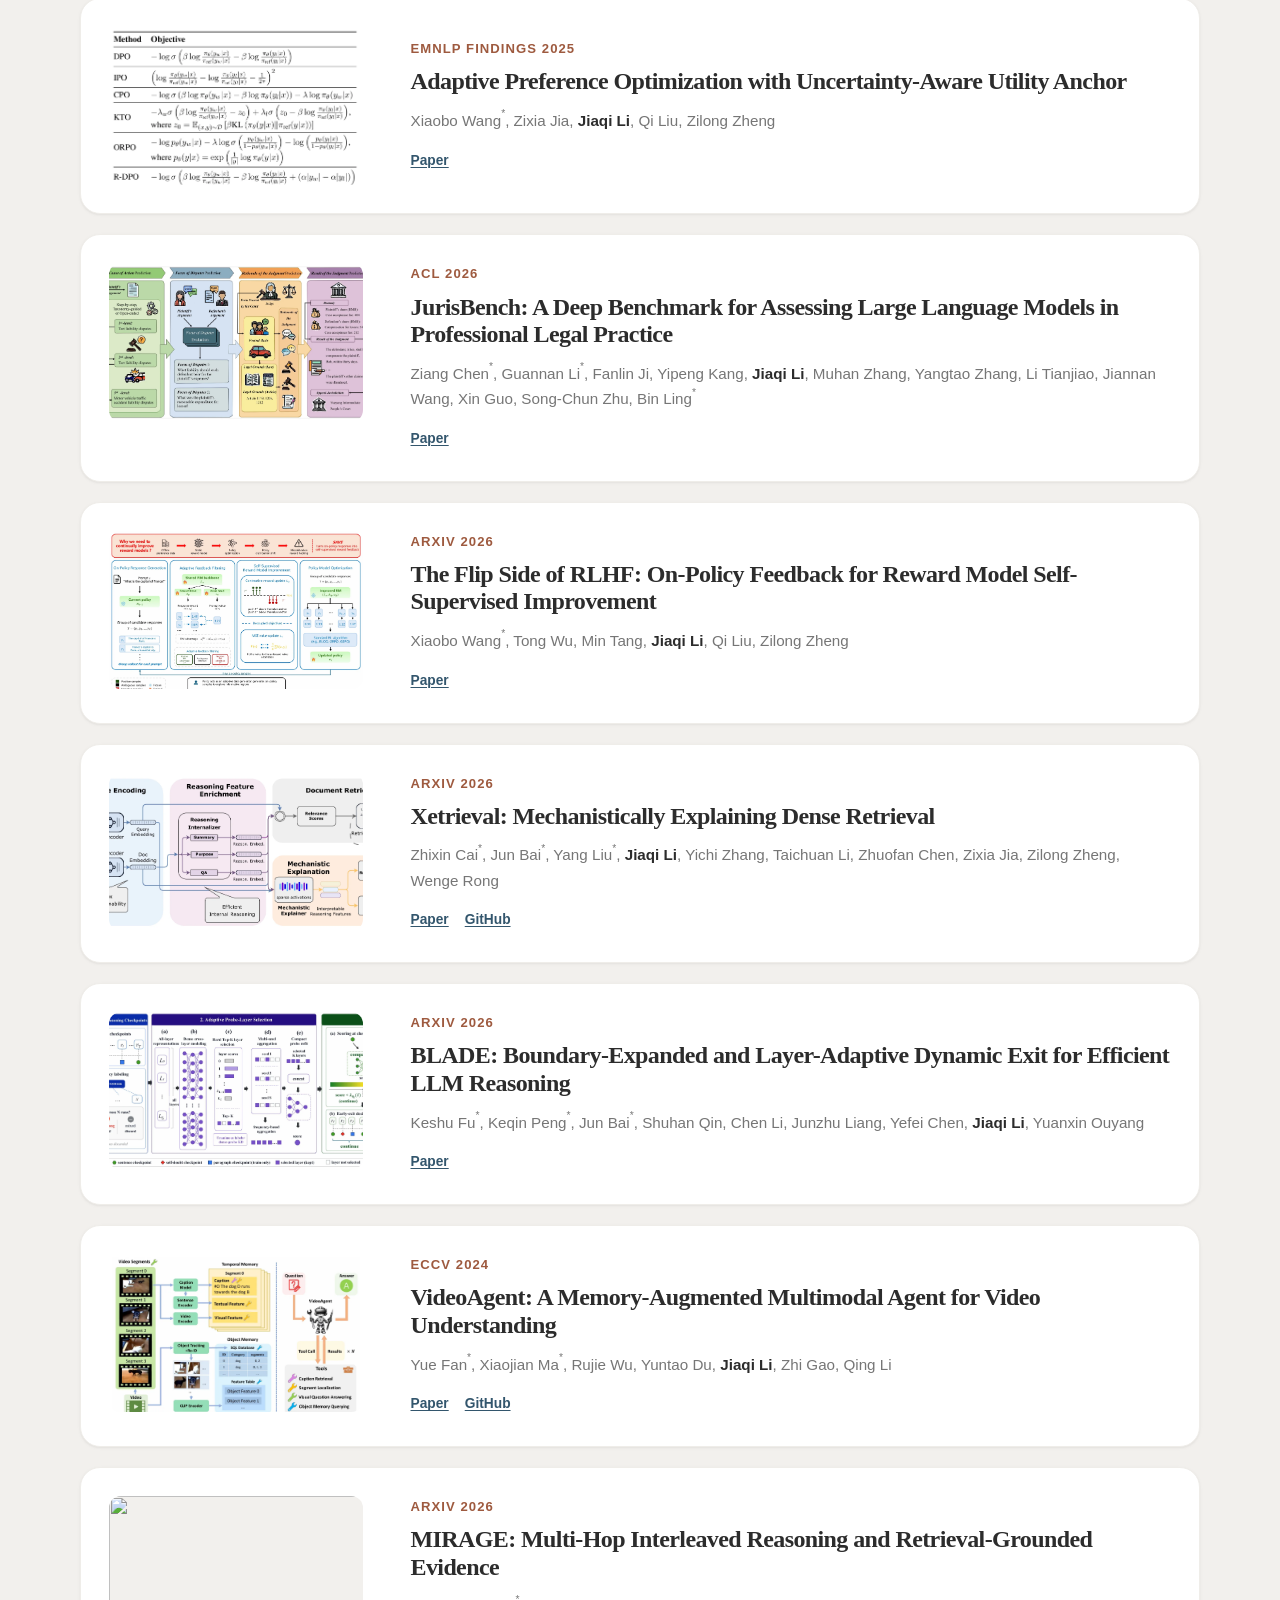
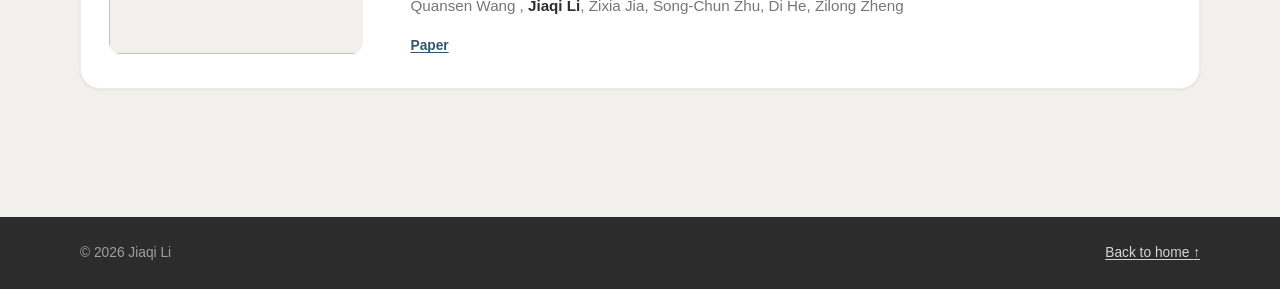
==== commit e3f10933: "Add MIT logo watermark to MIT and DeepTech news cards, add OGB and RAM news items" ====
--- a/publications.html
+++ b/publications.html
@@ -44,16 +44,14 @@
         <p style="color: var(--muted); margin-bottom: clamp(2.5rem, 6vw, 4.5rem); font-size: 0.95rem;">* denotes equal contribution</p>
 
         <div class="publication-list">
-
-
           <article class="publication">
             <div class="publication-media"><img src="/images/loogle.webp" width="635" height="325" alt="" loading="lazy" decoding="async"></div>
             <div class="publication-body">
               <p class="venue">ACL 2024</p>
               <h3>LooGLE: Can Long-Context Language Models Understand Long Contexts?</h3>
               
-              <p class="authors"><strong>Jiaqi Li</strong>, Mengmeng Wang, Zilong Zheng, Muhan Zhang</p>
-              <ul class="publication-links" aria-label="LooGLE resources"><li><a href="https://arxiv.org/abs/2311.04939">Paper</a></li><li><a href="https://github.com/MuLabPKU/LooGLE">GitHub</a></li><li><a href="https://huggingface.co/datasets/JiaqiLi/LooGLE">HuggingFace</a></li></ul>
+              <p class="authors"><strong>Jiaqi Li<sup>*</sup></strong>, Mengmeng Wang<sup>*</sup>, Zilong Zheng, Muhan Zhang</p>
+              <ul class="publication-links" aria-label="LooGLE resources"><li><a href="https://arxiv.org/abs/2311.04939">Paper</a></li><li><a href="https://github.com/bigai-nlco/LooGLE">GitHub</a></li><li><a href="https://huggingface.co/datasets/bigai-nlco/LooGLE">HuggingFace</a></li></ul>
             </div>
           </article>
 
@@ -63,7 +61,7 @@
               <p class="venue">NeurIPS 2026 Evaluation and Benchmarks Track</p>
               <h3>OneMillion-Bench: How Far Are Language Agents from Human Experts?</h3>
               
-              <p class="authors">Yang Liu, <strong>Jiaqi Li</strong>, Jun Bai, Qianyu Yang, Xiaobo Hu, Tao Peng, Zaiyuan Wang, Ran Tian, Jiayun Dong, Chun Zhang, Zixia Jia, Kaiyuan Chen, Yixin Ren, Yang Liu, Yanglihong Xiao, Lingyue Yin, Tiliang Duan, Ge Zhang, Gang Yao, Hao Chen, Yuan Gong, Jianpeng Jiao, Zilong Zheng</p>
+              <p class="authors">Yang Liu<sup>*</sup>, <strong>Jiaqi Li<sup>*</sup></strong>, Jun Bai<sup>*</sup>, Qianyu Yang<sup>*</sup>, Xiaobo Hu, Tao Peng, Zaiyuan Wang, Ran Tian, Jiayun Dong, Chun Zhang, Zixia Jia, Kaiyuan Chen, Yixin Ren, Yang Liu, Yanglihong Xiao, Lingyue Yin, Tiliang Duan, Ge Zhang, Gang Yao, Hao Chen, Yuan Gong, Jianpeng Jiao, Zilong Zheng</p>
               <ul class="publication-links" aria-label="OneMillion-Bench resources"><li><a href="https://arxiv.org/abs/2603.07980">Paper</a></li><li><a href="https://github.com/humanlaya/OneMillion-Bench">GitHub</a></li></ul>
             </div>
           </article>
@@ -74,7 +72,7 @@
               <p class="venue">NeurIPS 2025 Datasets and Benchmarks Track</p>
               <h3>LooGLE v2: Are LLMs Ready for Real World Long Dependency Challenges?</h3>
               
-              <p class="authors">Ziyuan He, Yuxuan Wang, <strong>Jiaqi Li</strong>, Kexin Liang, Muhan Zhang</p>
+              <p class="authors">Ziyuan He<sup>*</sup>, Yuxuan Wang<sup>*</sup>, <strong>Jiaqi Li<sup>*</sup></strong>, Kexin Liang, Muhan Zhang</p>
               <ul class="publication-links" aria-label="LooGLE v2 resources"><li><a href="https://arxiv.org/abs/2510.22548">Paper</a></li><li><a href="https://github.com/MuLabPKU/LooGLE-v2">GitHub</a></li><li><a href="https://huggingface.co/datasets/MuLabPKU/LooGLE-v2">HuggingFace</a></li></ul>
             </div>
           </article>
@@ -85,7 +83,7 @@
               <p class="venue">ICLR 2026</p>
               <h3>RuleReasoner: Reinforced Rule-Based Reasoning via Domain-Aware Dynamic Sampling</h3>
               
-              <p class="authors">Yang Liu, <strong>Jiaqi Li</strong>, Zilong Zheng</p>
+              <p class="authors">Yang Liu<sup>*</sup>, <strong>Jiaqi Li<sup>*</sup></strong>, Zilong Zheng</p>
               <ul class="publication-links" aria-label="RuleReasoner resources"><li><a href="https://openreview.net/forum?id=MQV4TJyqnb">Paper</a></li><li><a href="https://github.com/bigai-nlco/RuleReasoner">GitHub</a></li></ul>
             </div>
           </article>
@@ -96,7 +94,7 @@
               <p class="venue">ICML 2026</p>
               <h3>LIFT: Improving Long Context Understanding of Large Language Models Through Long Input Fine-Tuning</h3>
               
-              <p class="authors">Yansheng Mao, Yufei Xu, <strong>Jiaqi Li</strong>, Fanxu Meng, Haotong Yang, Zilong Zheng, Xiyuan Wang, Muhan Zhang</p>
+              <p class="authors">Yansheng Mao<sup>*</sup>, Yufei Xu<sup>*</sup>, <strong>Jiaqi Li<sup>*</sup></strong>, Fanxu Meng, Haotong Yang, Zilong Zheng, Xiyuan Wang, Muhan Zhang</p>
               <ul class="publication-links" aria-label="LIFT resources"><li><a href="https://arxiv.org/abs/2502.14644">Paper</a></li><li><a href="https://github.com/MuLabPKU/LIFT">GitHub</a></li></ul>
             </div>
           </article>
@@ -107,7 +105,7 @@
               <p class="venue">arXiv 2026</p>
               <h3>The AI Hippocampus: How Far Are We from Human Memory?</h3>
               
-              <p class="authors">Zixia Jia, <strong>Jiaqi Li</strong>, Yipeng Kang, Yuxuan Wang, Tong Wu, Quansen Wang, Xiaobo Wang, Shuyi Zhang, Junzhe Shen, Qing Li, Siyuan Qi, Yitao Liang, Di He, Zilong Zheng, Song-Chun Zhu</p>
+              <p class="authors">Zixia Jia<sup>*</sup>, <strong>Jiaqi Li<sup>*</sup></strong>, Yipeng Kang<sup>*</sup>, Yuxuan Wang<sup>*</sup>, Tong Wu, Quansen Wang, Xiaobo Wang, Shuyi Zhang, Junzhe Shen, Qing Li, Siyuan Qi, Yitao Liang, Di He, Zilong Zheng, Song-Chun Zhu</p>
               <ul class="publication-links" aria-label="AI Hippocampus resources"><li><a href="https://arxiv.org/abs/2601.09113">Paper</a></li><li><a href="https://github.com/bigai-nlco/Awesome-AI-Memory/">GitHub</a></li></ul>
             </div>
           </article>
@@ -118,7 +116,7 @@
               <p class="venue">ACL Findings 2025</p>
               <h3>ReflectEvo: Improving Meta Introspection of Small LLMs by Learning Self-Reflection</h3>
               
-              <p class="authors"><strong>Jiaqi Li</strong>, Xinyi Dong, Yang Liu, Zhizhuo Yang, Quansen Wang, Xiaobo Wang, Song-Chun Zhu, Zixia Jia, Zilong Zheng</p>
+              <p class="authors"><strong>Jiaqi Li<sup>*</sup></strong>, Xinyi Dong, Yang Liu, Zhizhuo Yang, Quansen Wang, Xiaobo Wang, Song-Chun Zhu, Zixia Jia, Zilong Zheng</p>
               <ul class="publication-links" aria-label="ReflectEvo resources"><li><a href="https://arxiv.org/abs/2505.16475">Paper</a></li><li><a href="https://github.com/bigai-nlco/ReflectEvo">GitHub</a></li></ul>
             </div>
           </article>
@@ -129,7 +127,7 @@
               <p class="venue">NeurIPS 2024</p>
               <h3>MARS: Situated Inductive Reasoning in an Open-World Environment</h3>
               
-              <p class="authors">Xiaojuan Tang, <strong>Jiaqi Li</strong>, Yitao Liang, Song-Chun Zhu, Muhan Zhang, Zilong Zheng</p>
+              <p class="authors">Xiaojuan Tang<sup>*</sup>, <strong>Jiaqi Li</strong>, Yitao Liang, Song-Chun Zhu, Muhan Zhang, Zilong Zheng</p>
               <ul class="publication-links" aria-label="MARS resources"><li><a href="https://arxiv.org/abs/2410.08126">Paper</a></li><li><a href="https://github.com/XiaojuanTang/Mars">GitHub</a></li></ul>
             </div>
           </article>
@@ -140,7 +138,7 @@
               <p class="venue">EMNLP 2025</p>
               <h3>TongSearch-QR: Reinforced Query Reasoning for Retrieval</h3>
               
-              <p class="authors">Xubo Qin, Jun Bai, <strong>Jiaqi Li</strong>, Zixia Jia, Zilong Zheng</p>
+              <p class="authors">Xubo Qin<sup>*</sup>, Jun Bai, <strong>Jiaqi Li</strong>, Zixia Jia, Zilong Zheng</p>
               <ul class="publication-links" aria-label="TongSearch-QR resources"><li><a href="https://arxiv.org/abs/2506.11603">Paper</a></li><li><a href="https://github.com/bigai-nlco/TongSearch-QR">GitHub</a></li><li><a href="https://huggingface.co/TongSearch">HuggingFace</a></li></ul>
             </div>
           </article>
@@ -151,7 +149,7 @@
               <p class="venue">IEEE Internet of Things Journal 2019</p>
               <h3>AI-Based Two-Stage Intrusion Detection for Software Defined IoT Networks</h3>
               
-              <p class="authors"><strong>Jiaqi Li</strong>, Zhifeng Zhao, Rongpeng Li, Honggang Zhang</p>
+              <p class="authors"><strong>Jiaqi Li<sup>*</sup></strong>, Zhifeng Zhao, Rongpeng Li, Honggang Zhang</p>
               <ul class="publication-links" aria-label="Intrusion detection resources"><li><a href="https://ieeexplore.ieee.org/document/8543824">Paper</a></li></ul>
             </div>
           </article>
@@ -162,7 +160,7 @@
               <p class="venue">arXiv 2024</p>
               <h3>RAT: Retrieval Augmented Thoughts Elicit Context-Aware Reasoning in Long-Horizon Generation</h3>
               
-              <p class="authors">Zihao Wang, Anji Liu, Haowei Lin, <strong>Jiaqi Li</strong>, Xiaojian Ma, Yitao Liang</p>
+              <p class="authors">Zihao Wang<sup>*</sup>, Anji Liu, Haowei Lin, <strong>Jiaqi Li</strong>, Xiaojian Ma, Yitao Liang</p>
               <ul class="publication-links" aria-label="RAT resources"><li><a href="https://arxiv.org/abs/2403.05313">Paper</a></li><li><a href="https://github.com/CraftJarvis/RAT">GitHub</a></li></ul>
             </div>
           </article>
@@ -173,7 +171,7 @@
               <p class="venue">arXiv 2023</p>
               <h3>Large Language Models Are In-Context Semantic Reasoners Rather than Symbolic Reasoners</h3>
               
-              <p class="authors">Xiaojuan Tang, Zilong Zheng, <strong>Jiaqi Li</strong>, Fanxu Meng, Song-Chun Zhu, Yitao Liang, Muhan Zhang</p>
+              <p class="authors">Xiaojuan Tang<sup>*</sup>, Zilong Zheng<sup>*</sup>, <strong>Jiaqi Li</strong>, Fanxu Meng, Song-Chun Zhu, Yitao Liang, Muhan Zhang</p>
               <ul class="publication-links" aria-label="Semantic reasoners resources"><li><a href="https://arxiv.org/abs/2305.14825">Paper</a></li><li><a href="https://github.com/XiaojuanTang/ICSR">GitHub</a></li></ul>
             </div>
           </article>
@@ -184,7 +182,7 @@
               <p class="venue">ICLR 2025 Spotlight</p>
               <h3>In-Context Editing: Learning Knowledge from Self-Induced Distributions</h3>
               
-              <p class="authors">Siyuan Qi, Bangcheng Yang, Kailin Jiang, Xiaobo Wang, <strong>Jiaqi Li</strong>, Yifan Zhong, Yaodong Yang, Zilong Zheng</p>
+              <p class="authors">Siyuan Qi<sup>*</sup>, Bangcheng Yang<sup>*</sup>, Kailin Jiang<sup>*</sup>, Xiaobo Wang, <strong>Jiaqi Li</strong>, Yifan Zhong, Yaodong Yang, Zilong Zheng</p>
               <ul class="publication-links" aria-label="In-Context Editing resources"><li><a href="https://arxiv.org/pdf/2406.11194">Paper</a></li><li><a href="https://github.com/bigai-ai/ICE">GitHub</a></li></ul>
             </div>
           </article>
@@ -195,7 +193,7 @@
               <p class="venue">arXiv 2017</p>
               <h3>A Machine Learning Based Intrusion Detection System for Software Defined 5G Network</h3>
               
-              <p class="authors"><strong>Jiaqi Li</strong>, Zhifeng Zhao, Rongpeng Li</p>
+              <p class="authors"><strong>Jiaqi Li<sup>*</sup></strong>, Zhifeng Zhao, Rongpeng Li</p>
               <ul class="publication-links" aria-label="5G IDS resources"><li><a href="https://arxiv.org/abs/1708.04571">Paper</a></li></ul>
             </div>
           </article>
@@ -206,7 +204,7 @@
               <p class="venue">arXiv 2026</p>
               <h3>Less Is More: Early Stopping Rollout for On-Policy Distillation</h3>
               
-              <p class="authors">Zhou Ziheng, <strong>Jiaqi Li</strong>, Huacong Tang, Ying Nian Wu, Demetri Terzopoulos</p>
+              <p class="authors">Zhou Ziheng<sup>*</sup>, <strong>Jiaqi Li</strong>, Huacong Tang, Ying Nian Wu, Demetri Terzopoulos</p>
               <ul class="publication-links" aria-label="Early stopping resources"><li><a href="https://arxiv.org/abs/2605.27028">Paper</a></li></ul>
             </div>
           </article>
@@ -217,7 +215,7 @@
               <p class="venue">WWW 2023</p>
               <h3>CmDiagnostor: An Ambiguity-Aware Root Cause Localization Approach Based on Call Metric Data</h3>
               
-              <p class="authors">Qingyang Yu, Changhua Pei, Bowen Hao, Mingjie Li, Zeyan Li, Shenglin Zhang, Xianglin Lu, Rui Wang, <strong>Jiaqi Li</strong>, Zhenyu Wu, Dan Pei</p>
+              <p class="authors">Qingyang Yu<sup>*</sup>, Changhua Pei, Bowen Hao, Mingjie Li, Zeyan Li, Shenglin Zhang, Xianglin Lu, Rui Wang, <strong>Jiaqi Li</strong>, Zhenyu Wu, Dan Pei</p>
               <ul class="publication-links" aria-label="CmDiagnostor resources"><li><a href="https://dl.acm.org/doi/10.1145/3543507.3583302">Paper</a></li></ul>
             </div>
           </article>
@@ -228,7 +226,7 @@
               <p class="venue">arXiv 2024</p>
               <h3>RAM: Towards an Ever-Improving Memory System by Learning from Communications</h3>
               
-              <p class="authors"><strong>Jiaqi Li</strong>, Xiaobo Wang, Wentao Ding, Zihao Wang, Yipeng Kang, Zixia Jia, Zilong Zheng</p>
+              <p class="authors"><strong>Jiaqi Li<sup>*</sup></strong>, Xiaobo Wang, Wentao Ding, Zihao Wang, Yipeng Kang, Zixia Jia, Zilong Zheng</p>
               <ul class="publication-links" aria-label="RAM resources"><li><a href="https://arxiv.org/abs/2404.12045">Paper</a></li><li><a href="https://github.com/bigai-nlco/RAM">GitHub</a></li></ul>
             </div>
           </article>
@@ -239,7 +237,7 @@
               <p class="venue">Applied Sciences 2021</p>
               <h3>Intelligent Detection Methods of Electrical Connection Faults in RF Circuits</h3>
               
-              <p class="authors">Ziren Wang, <strong>Jiaqi Li</strong>, George T. Flowers, Jinchun Gao, Kaixuan Song, Wei Yi, Zhongyang Cheng</p>
+              <p class="authors">Ziren Wang<sup>*</sup>, <strong>Jiaqi Li</strong>, George T. Flowers, Jinchun Gao, Kaixuan Song, Wei Yi, Zhongyang Cheng</p>
               <ul class="publication-links" aria-label="RF fault detection resources"><li><a href="https://www.mdpi.com/2076-3417/11/21/9973">Paper</a></li></ul>
             </div>
           </article>
@@ -250,7 +248,7 @@
               <p class="venue">EMNLP Findings 2025</p>
               <h3>Adaptive Preference Optimization with Uncertainty-Aware Utility Anchor</h3>
               
-              <p class="authors">Xiaobo Wang, Zixia Jia, <strong>Jiaqi Li</strong>, Qi Liu, Zilong Zheng</p>
+              <p class="authors">Xiaobo Wang<sup>*</sup>, Zixia Jia, <strong>Jiaqi Li</strong>, Qi Liu, Zilong Zheng</p>
               <ul class="publication-links" aria-label="Adaptive PO resources"><li><a href="https://arxiv.org/pdf/2509.10515">Paper</a></li></ul>
             </div>
           </article>
@@ -261,7 +259,7 @@
               <p class="venue">ACL 2026</p>
               <h3>JurisBench: A Deep Benchmark for Assessing Large Language Models in Professional Legal Practice</h3>
               
-              <p class="authors">Ziang Chen, Guannan Li, Fanlin Ji, Yipeng Kang, <strong>Jiaqi Li</strong>, Muhan Zhang, Yangtao Zhang, Li Tianjiao, Jiannan Wang, Xin Guo, Song-Chun Zhu, Bin Ling</p>
+              <p class="authors">Ziang Chen<sup>*</sup>, Guannan Li<sup>*</sup>, Fanlin Ji, Yipeng Kang, <strong>Jiaqi Li</strong>, Muhan Zhang, Yangtao Zhang, Li Tianjiao, Jiannan Wang, Xin Guo, Song-Chun Zhu, Bin Ling<sup>*</sup></p>
               <ul class="publication-links" aria-label="JurisBench resources"><li><a href="https://aclanthology.org/2026.acl-long.1666.pdf">Paper</a></li></ul>
             </div>
           </article>
@@ -272,7 +270,7 @@
               <p class="venue">arXiv 2026</p>
               <h3>The Flip Side of RLHF: On-Policy Feedback for Reward Model Self-Supervised Improvement</h3>
               
-              <p class="authors">Xiaobo Wang, Tong Wu, Min Tang, <strong>Jiaqi Li</strong>, Qi Liu, Zilong Zheng</p>
+              <p class="authors">Xiaobo Wang<sup>*</sup>, Tong Wu, Min Tang, <strong>Jiaqi Li</strong>, Qi Liu, Zilong Zheng</p>
               <ul class="publication-links" aria-label="Flip Side RLHF resources"><li><a href="https://arxiv.org/abs/2605.30888">Paper</a></li></ul>
             </div>
           </article>
@@ -283,7 +281,7 @@
               <p class="venue">arXiv 2026</p>
               <h3>Xetrieval: Mechanistically Explaining Dense Retrieval</h3>
               
-              <p class="authors">Zhixin Cai, Jun Bai, Yang Liu, <strong>Jiaqi Li</strong>, Yichi Zhang, Taichuan Li, Zhuofan Chen, Zixia Jia, Zilong Zheng, Wenge Rong</p>
+              <p class="authors">Zhixin Cai<sup>*</sup>, Jun Bai<sup>*</sup>, Yang Liu<sup>*</sup>, <strong>Jiaqi Li</strong>, Yichi Zhang, Taichuan Li, Zhuofan Chen, Zixia Jia, Zilong Zheng, Wenge Rong</p>
               <ul class="publication-links" aria-label="Xetrieval resources"><li><a href="https://arxiv.org/abs/2605.29507">Paper</a></li><li><a href="https://github.com/Hihiczx/Xetrieval">GitHub</a></li></ul>
             </div>
           </article>
@@ -294,7 +292,7 @@
               <p class="venue">arXiv 2026</p>
               <h3>BLADE: Boundary-Expanded and Layer-Adaptive Dynamic Exit for Efficient LLM Reasoning</h3>
               
-              <p class="authors">Keshu Fu, Keqin Peng, Jun Bai, Shuhan Qin, Chen Li, Junzhu Liang, Yefei Chen, <strong>Jiaqi Li</strong>, Yuanxin Ouyang</p>
+              <p class="authors">Keshu Fu<sup>*</sup>, Keqin Peng<sup>*</sup>, Jun Bai<sup>*</sup>, Shuhan Qin, Chen Li, Junzhu Liang, Yefei Chen, <strong>Jiaqi Li</strong>, Yuanxin Ouyang</p>
               <ul class="publication-links" aria-label="BLADE resources"><li><a href="https://arxiv.org/abs/2607.28966">Paper</a></li></ul>
             </div>
           </article>
@@ -305,7 +303,7 @@
               <p class="venue">ECCV 2024</p>
               <h3>VideoAgent: A Memory-Augmented Multimodal Agent for Video Understanding</h3>
               
-              <p class="authors">Yue Fan, Xiaojian Ma, Rujie Wu, Yuntao Du, <strong>Jiaqi Li</strong>, Zhi Gao, Qing Li</p>
+              <p class="authors">Yue Fan<sup>*</sup>, Xiaojian Ma<sup>*</sup>, Rujie Wu, Yuntao Du, <strong>Jiaqi Li</strong>, Zhi Gao, Qing Li</p>
               <ul class="publication-links" aria-label="VideoAgent resources"><li><a href="https://arxiv.org/abs/2403.11481">Paper</a></li><li><a href="https://github.com/YueFan1014/VideoAgent">GitHub</a></li></ul>
             </div>
           </article>
@@ -316,7 +314,7 @@
               <p class="venue">arXiv 2026</p>
               <h3>MIRAGE: Multi-Hop Interleaved Reasoning and Retrieval-Grounded Evidence</h3>
               
-              <p class="authors">Quansen Wang, <strong>Jiaqi Li</strong>, Zixia Jia, Song-Chun Zhu, Di He, Zilong Zheng</p>
+              <p class="authors">Quansen Wang<sup>*</sup>, <strong>Jiaqi Li</strong>, Zixia Jia, Song-Chun Zhu, Di He, Zilong Zheng</p>
               <ul class="publication-links" aria-label="MIRAGE resources"><li><a href="https://arxiv.org/abs/2610.14478">Paper</a></li></ul>
             </div>
           </article>
--- a/css/style.css
+++ b/css/style.css
@@ -362,6 +362,22 @@
   transition: box-shadow 300ms ease, transform 300ms ease, border-color 300ms ease;
 }
 
+.news-mit {
+  position: relative;
+  isolation: isolate;
+}
+.news-mit::after {
+  content: "";
+  position: absolute;
+  z-index: 0;
+  inset: 0;
+  border-radius: var(--radius);
+  background: url("/images/brand/mit-tech-review.svg") no-repeat right 1.5rem bottom 1.5rem / auto 4.5rem;
+  opacity: 0.08;
+  pointer-events: none;
+}
+.news-mit > * { position: relative; z-index: 1; }
+
 .news-featured:hover {
   box-shadow: 0 8px 32px rgba(0,0,0,0.08), 0 4px 12px rgba(0,0,0,0.05);
   border-color: rgba(51,86,109,0.12);
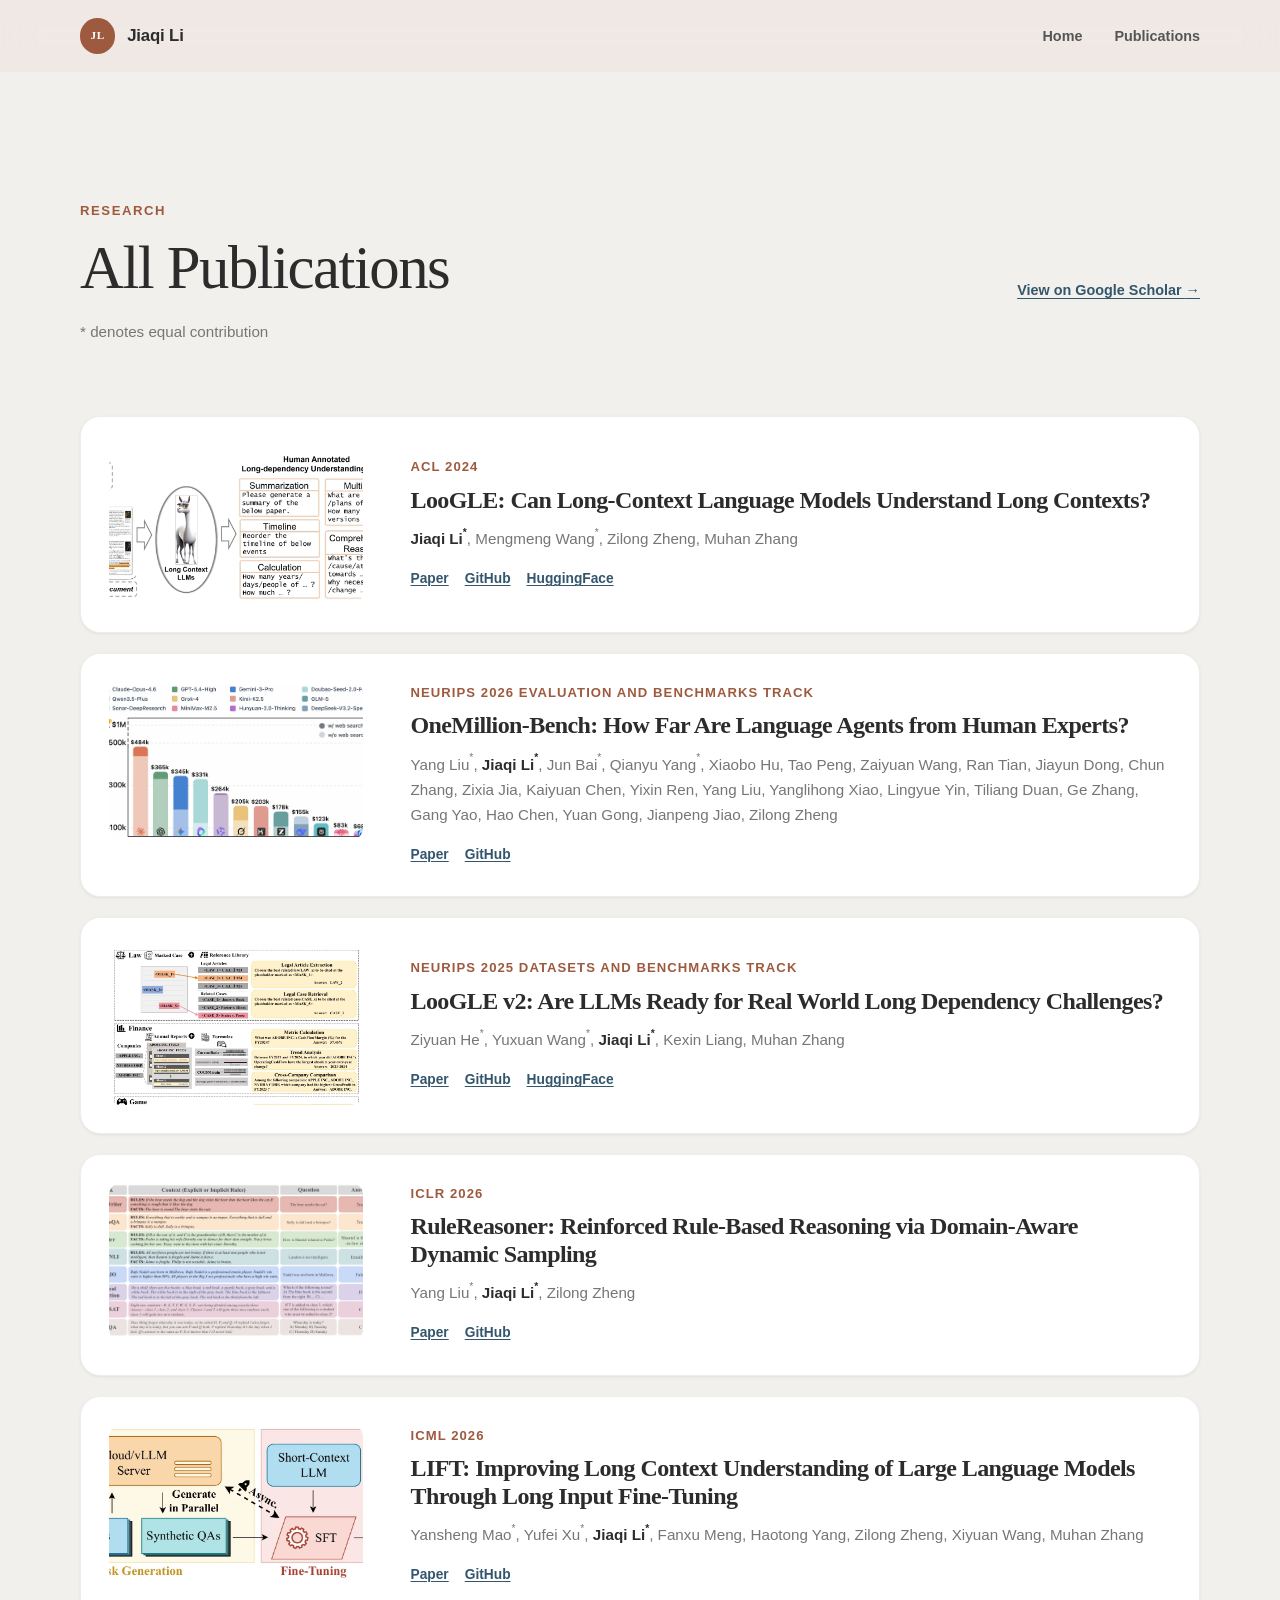
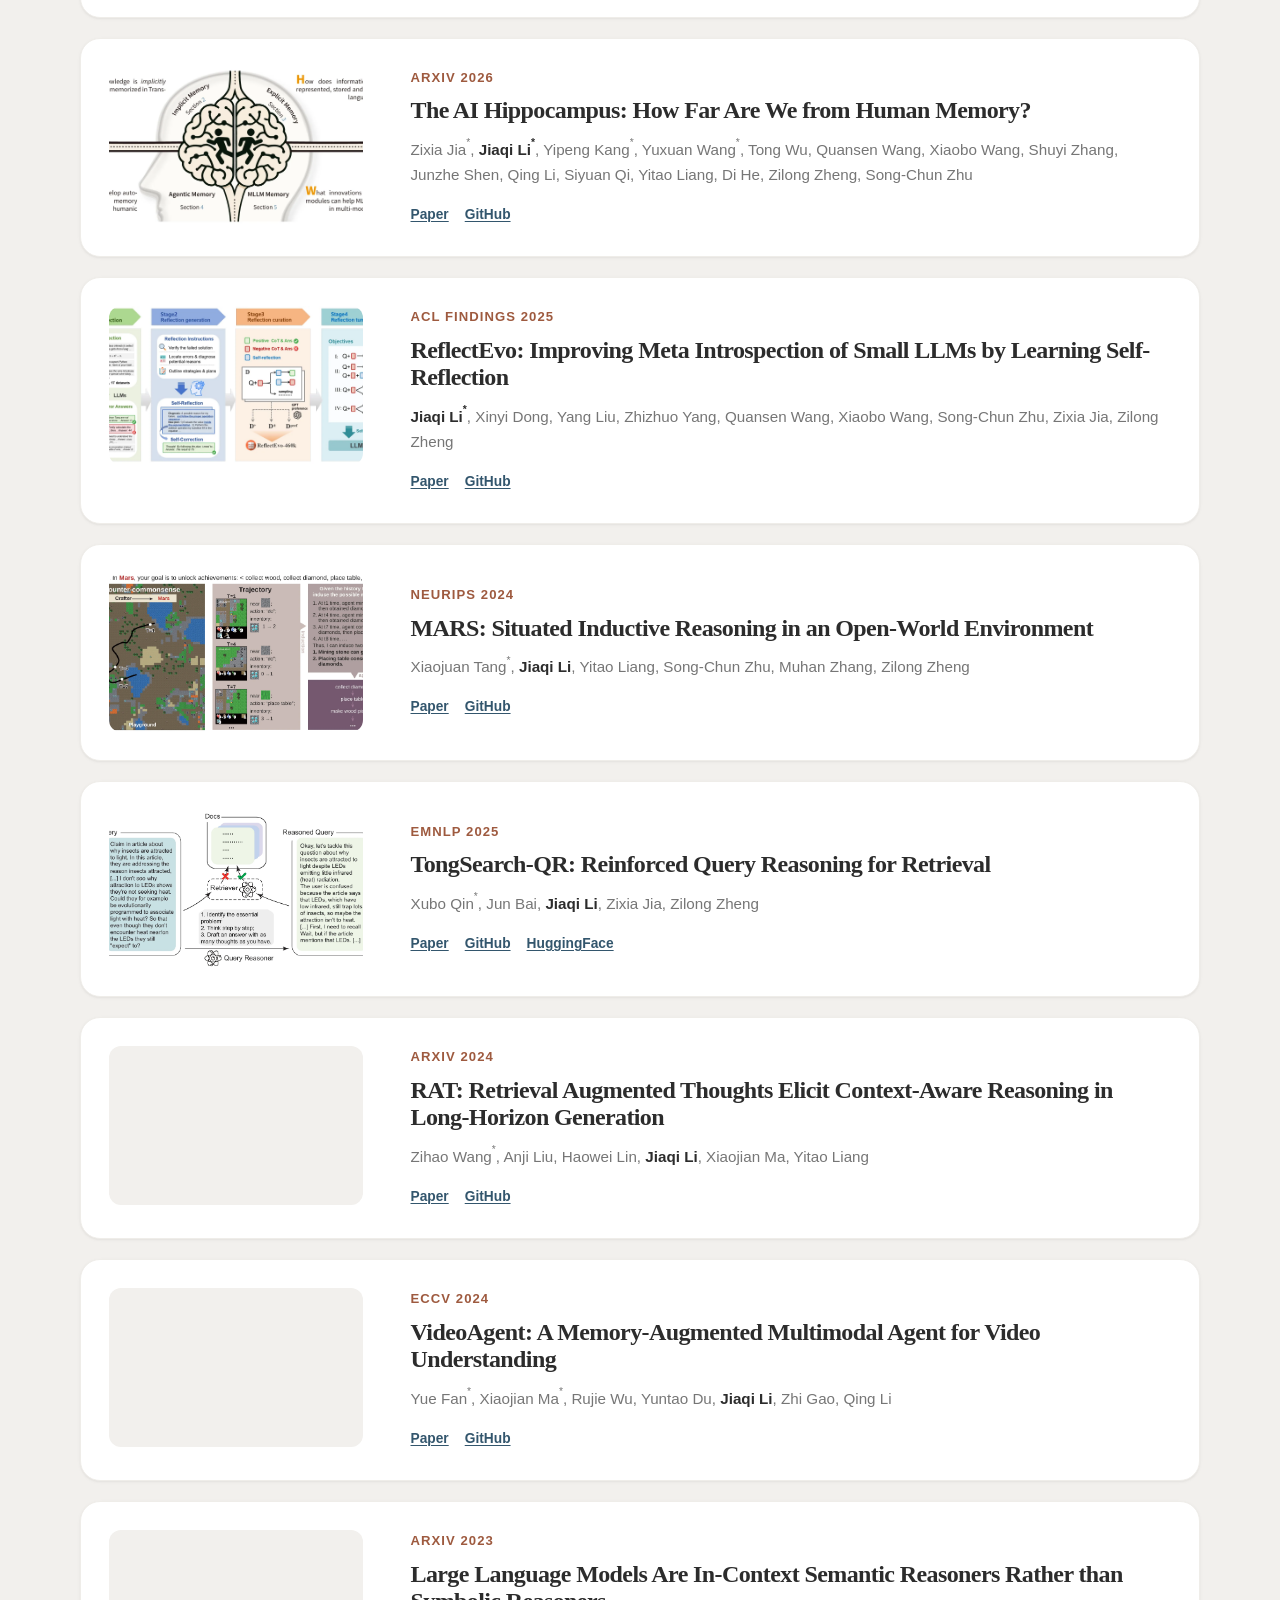
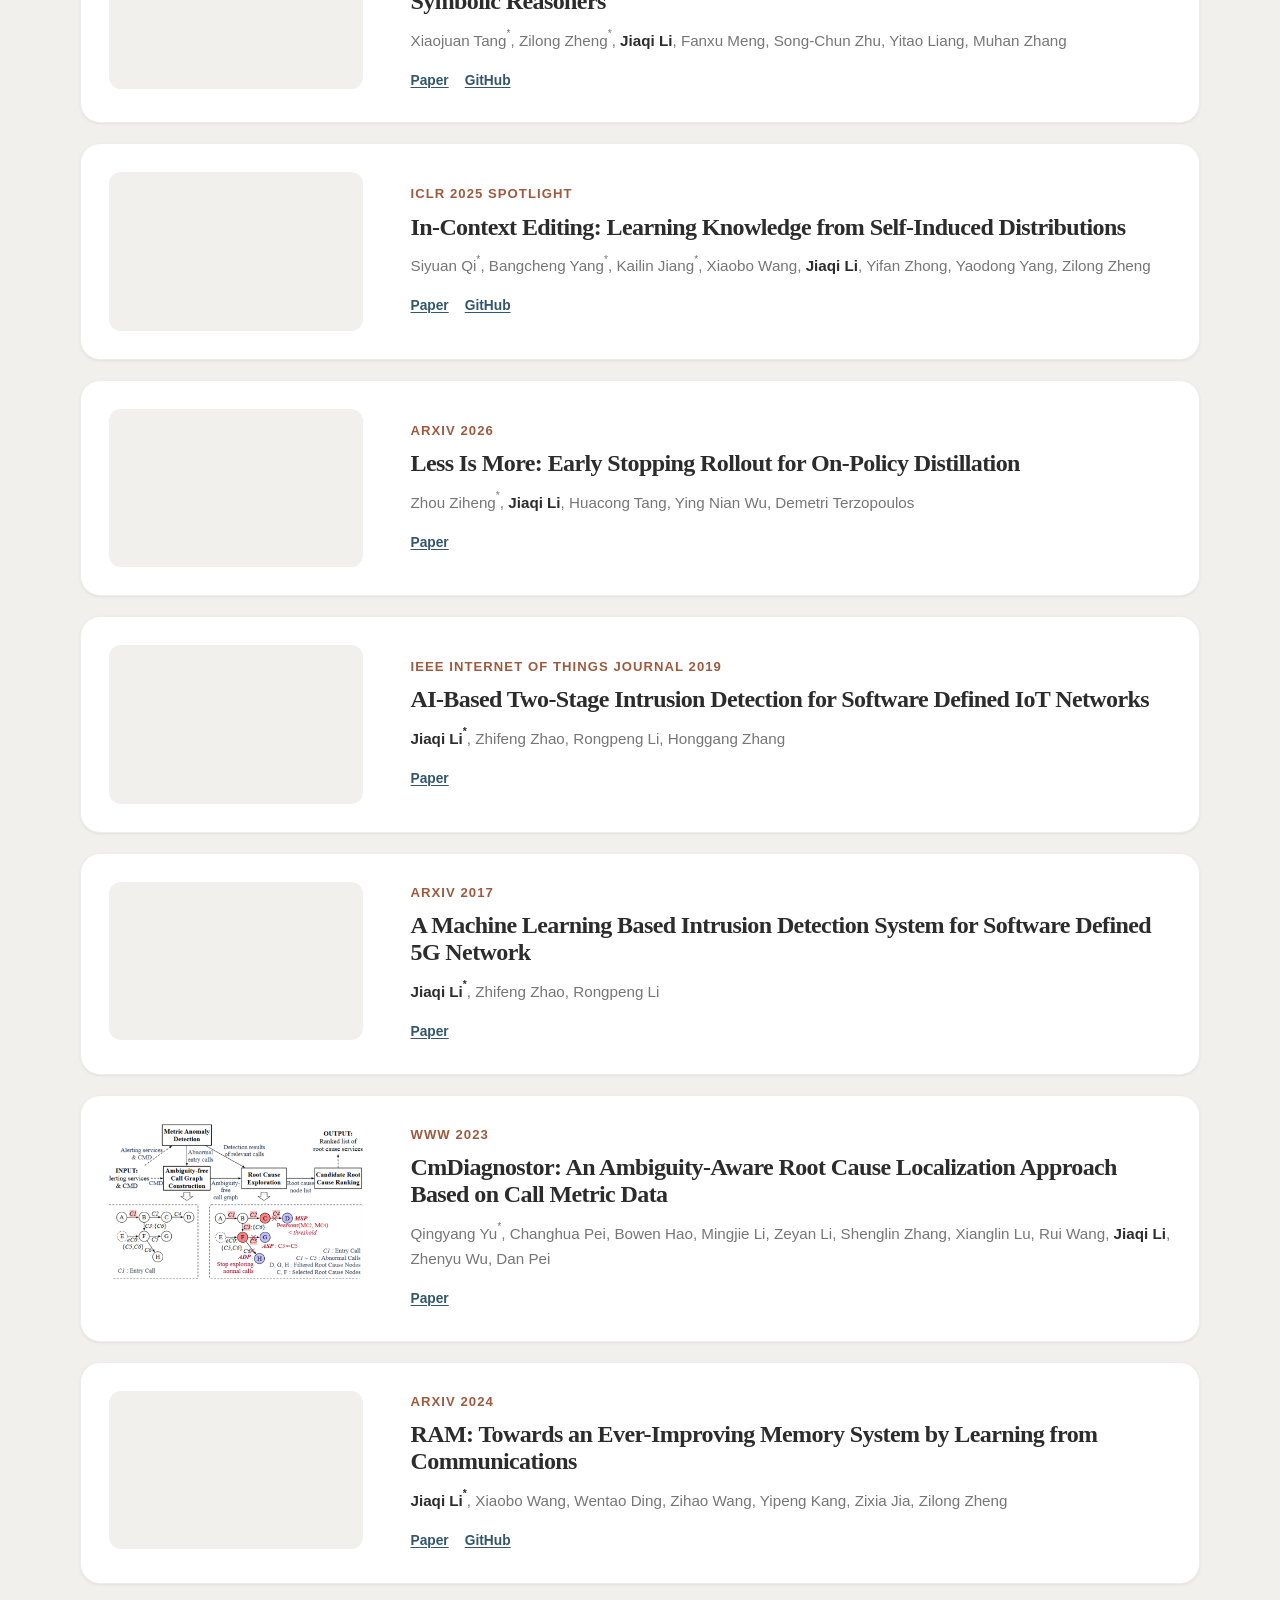
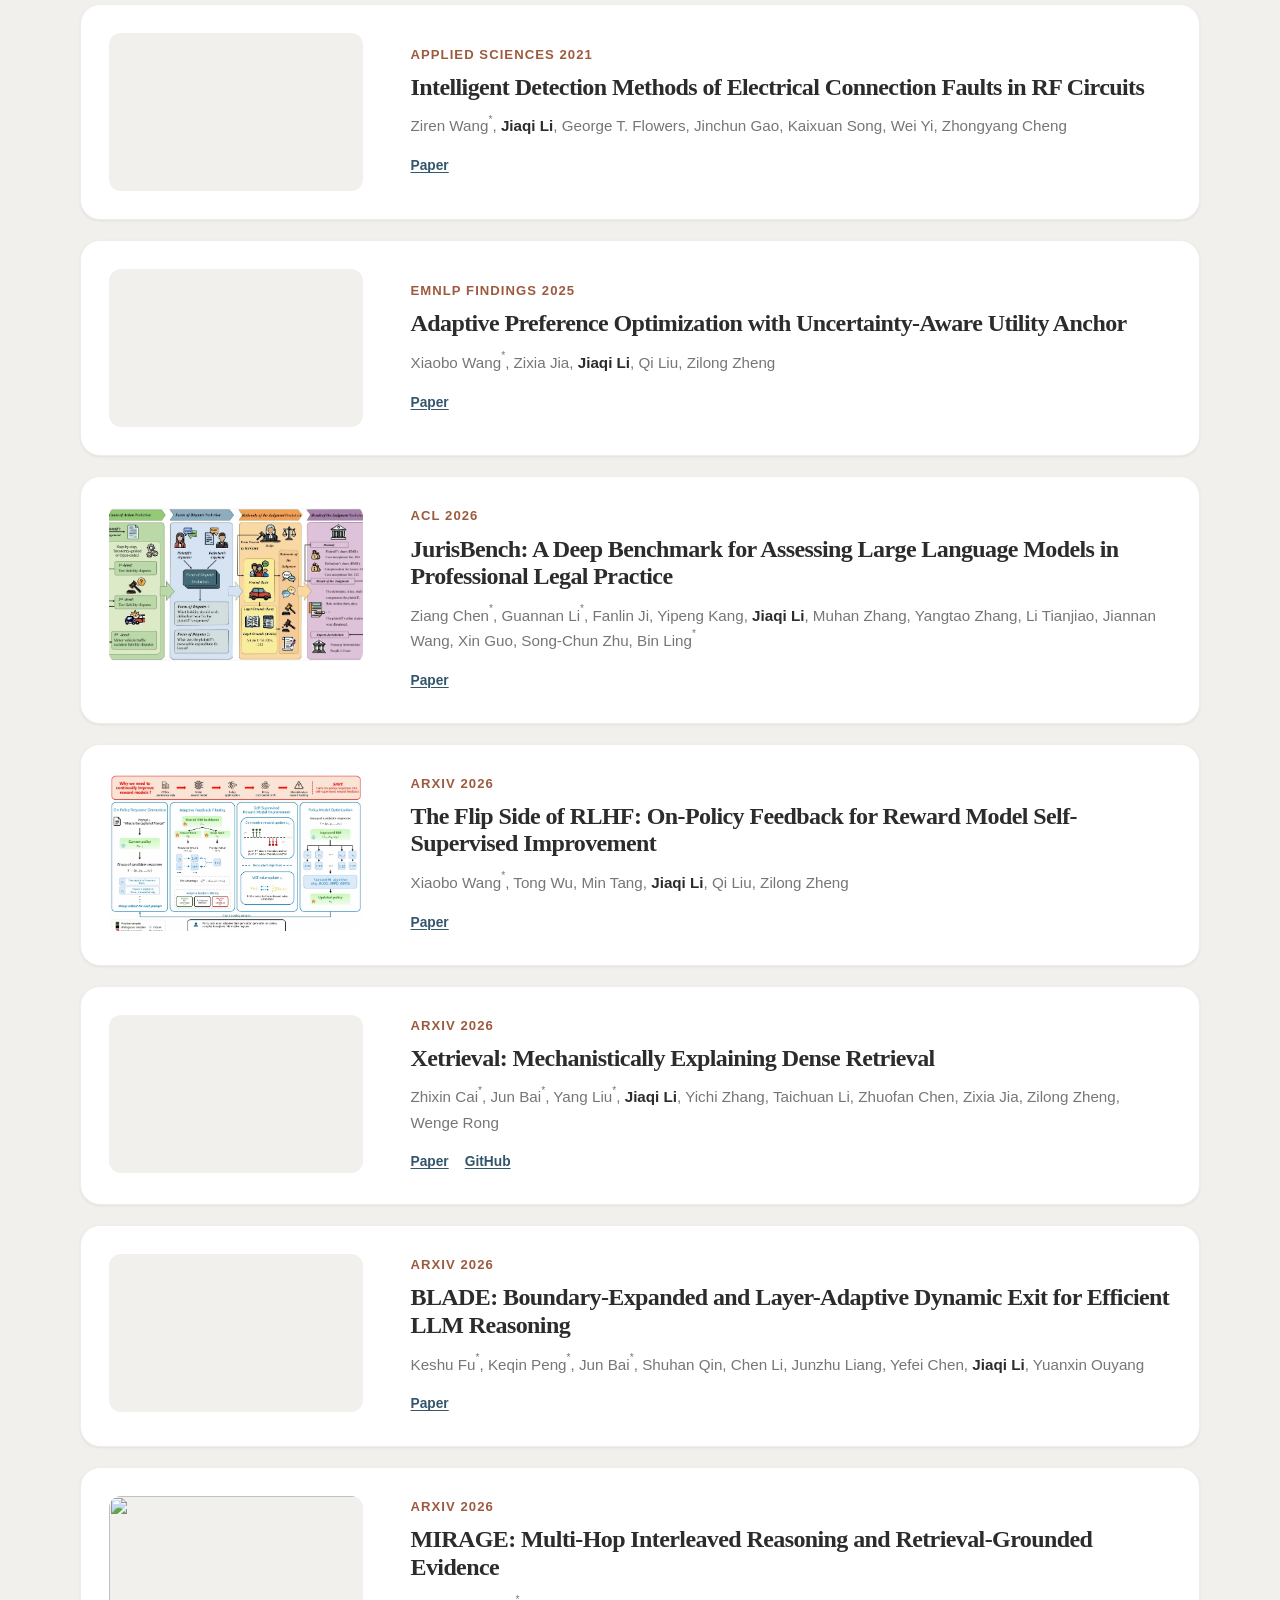
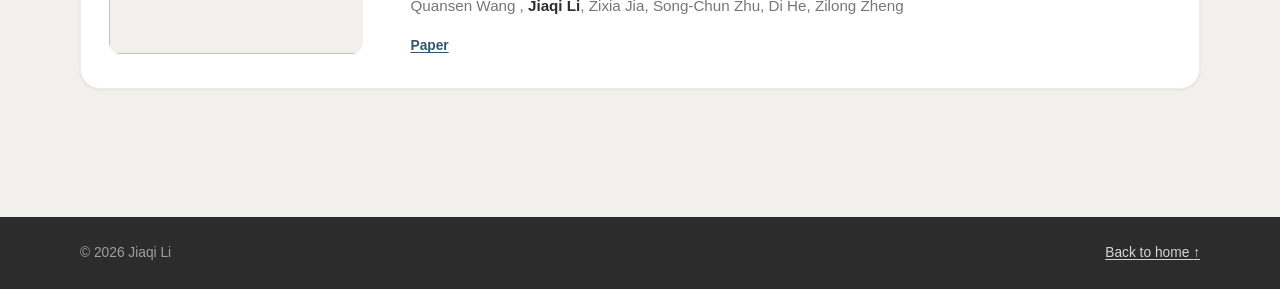
==== commit f52525e5: "Add brand logos to news cards (TongAgents, Sequoia, GitHub, Bytedance, BIGAI, MIT)" ====
--- a/publications.html
+++ b/publications.html
@@ -144,6 +144,62 @@
           </article>
 
           <article class="publication">
+            <div class="publication-media"><img src="/images/RAT.webp" width="480" height="388" alt="" loading="lazy" decoding="async"></div>
+            <div class="publication-body">
+              <p class="venue">arXiv 2024</p>
+              <h3>RAT: Retrieval Augmented Thoughts Elicit Context-Aware Reasoning in Long-Horizon Generation</h3>
+              
+              <p class="authors">Zihao Wang<sup>*</sup>, Anji Liu, Haowei Lin, <strong>Jiaqi Li</strong>, Xiaojian Ma, Yitao Liang</p>
+              <ul class="publication-links" aria-label="RAT resources"><li><a href="https://arxiv.org/abs/2403.05313">Paper</a></li><li><a href="https://github.com/CraftJarvis/RAT">GitHub</a></li></ul>
+            </div>
+          </article>
+
+          <article class="publication">
+            <div class="publication-media"><img src="/images/videoagent.webp" width="882" height="523" alt="" loading="lazy" decoding="async"></div>
+            <div class="publication-body">
+              <p class="venue">ECCV 2024</p>
+              <h3>VideoAgent: A Memory-Augmented Multimodal Agent for Video Understanding</h3>
+              
+              <p class="authors">Yue Fan<sup>*</sup>, Xiaojian Ma<sup>*</sup>, Rujie Wu, Yuntao Du, <strong>Jiaqi Li</strong>, Zhi Gao, Qing Li</p>
+              <ul class="publication-links" aria-label="VideoAgent resources"><li><a href="https://arxiv.org/abs/2403.11481">Paper</a></li><li><a href="https://github.com/YueFan1014/VideoAgent">GitHub</a></li></ul>
+            </div>
+          </article>
+          
+          <article class="publication">
+            <div class="publication-media"><img src="/images/semanticreason.webp" width="480" height="464" alt="" loading="lazy" decoding="async"></div>
+            <div class="publication-body">
+              <p class="venue">arXiv 2023</p>
+              <h3>Large Language Models Are In-Context Semantic Reasoners Rather than Symbolic Reasoners</h3>
+              
+              <p class="authors">Xiaojuan Tang<sup>*</sup>, Zilong Zheng<sup>*</sup>, <strong>Jiaqi Li</strong>, Fanxu Meng, Song-Chun Zhu, Yitao Liang, Muhan Zhang</p>
+              <ul class="publication-links" aria-label="Semantic reasoners resources"><li><a href="https://arxiv.org/abs/2305.14825">Paper</a></li><li><a href="https://github.com/XiaojuanTang/ICSR">GitHub</a></li></ul>
+            </div>
+          </article>
+
+          <article class="publication">
+            <div class="publication-media"><img src="/images/ice.webp" width="480" height="600" alt="" loading="lazy" decoding="async"></div>
+            <div class="publication-body">
+              <p class="venue">ICLR 2025 Spotlight</p>
+              <h3>In-Context Editing: Learning Knowledge from Self-Induced Distributions</h3>
+              
+              <p class="authors">Siyuan Qi<sup>*</sup>, Bangcheng Yang<sup>*</sup>, Kailin Jiang<sup>*</sup>, Xiaobo Wang, <strong>Jiaqi Li</strong>, Yifan Zhong, Yaodong Yang, Zilong Zheng</p>
+              <ul class="publication-links" aria-label="In-Context Editing resources"><li><a href="https://arxiv.org/pdf/2406.11194">Paper</a></li><li><a href="https://github.com/bigai-ai/ICE">GitHub</a></li></ul>
+            </div>
+          </article>
+
+          <article class="publication">
+            <div class="publication-media"><img src="/images/less.webp" width="480" height="270" alt="" loading="lazy" decoding="async"></div>
+            <div class="publication-body">
+              <p class="venue">arXiv 2026</p>
+              <h3>Less Is More: Early Stopping Rollout for On-Policy Distillation</h3>
+              
+              <p class="authors">Zhou Ziheng<sup>*</sup>, <strong>Jiaqi Li</strong>, Huacong Tang, Ying Nian Wu, Demetri Terzopoulos</p>
+              <ul class="publication-links" aria-label="Early stopping resources"><li><a href="https://arxiv.org/abs/2605.27028">Paper</a></li></ul>
+            </div>
+          </article>
+
+
+          <article class="publication">
             <div class="publication-media"><img src="/images/ID.webp" width="480" height="350" alt="" loading="lazy" decoding="async"></div>
             <div class="publication-body">
               <p class="venue">IEEE Internet of Things Journal 2019</p>
@@ -155,39 +211,6 @@
           </article>
 
           <article class="publication">
-            <div class="publication-media"><img src="/images/RAT.webp" width="480" height="388" alt="" loading="lazy" decoding="async"></div>
-            <div class="publication-body">
-              <p class="venue">arXiv 2024</p>
-              <h3>RAT: Retrieval Augmented Thoughts Elicit Context-Aware Reasoning in Long-Horizon Generation</h3>
-              
-              <p class="authors">Zihao Wang<sup>*</sup>, Anji Liu, Haowei Lin, <strong>Jiaqi Li</strong>, Xiaojian Ma, Yitao Liang</p>
-              <ul class="publication-links" aria-label="RAT resources"><li><a href="https://arxiv.org/abs/2403.05313">Paper</a></li><li><a href="https://github.com/CraftJarvis/RAT">GitHub</a></li></ul>
-            </div>
-          </article>
-
-          <article class="publication">
-            <div class="publication-media"><img src="/images/semanticreason.webp" width="480" height="464" alt="" loading="lazy" decoding="async"></div>
-            <div class="publication-body">
-              <p class="venue">arXiv 2023</p>
-              <h3>Large Language Models Are In-Context Semantic Reasoners Rather than Symbolic Reasoners</h3>
-              
-              <p class="authors">Xiaojuan Tang<sup>*</sup>, Zilong Zheng<sup>*</sup>, <strong>Jiaqi Li</strong>, Fanxu Meng, Song-Chun Zhu, Yitao Liang, Muhan Zhang</p>
-              <ul class="publication-links" aria-label="Semantic reasoners resources"><li><a href="https://arxiv.org/abs/2305.14825">Paper</a></li><li><a href="https://github.com/XiaojuanTang/ICSR">GitHub</a></li></ul>
-            </div>
-          </article>
-
-          <article class="publication">
-            <div class="publication-media"><img src="/images/ice.webp" width="480" height="600" alt="" loading="lazy" decoding="async"></div>
-            <div class="publication-body">
-              <p class="venue">ICLR 2025 Spotlight</p>
-              <h3>In-Context Editing: Learning Knowledge from Self-Induced Distributions</h3>
-              
-              <p class="authors">Siyuan Qi<sup>*</sup>, Bangcheng Yang<sup>*</sup>, Kailin Jiang<sup>*</sup>, Xiaobo Wang, <strong>Jiaqi Li</strong>, Yifan Zhong, Yaodong Yang, Zilong Zheng</p>
-              <ul class="publication-links" aria-label="In-Context Editing resources"><li><a href="https://arxiv.org/pdf/2406.11194">Paper</a></li><li><a href="https://github.com/bigai-ai/ICE">GitHub</a></li></ul>
-            </div>
-          </article>
-
-          <article class="publication">
             <div class="publication-media"><img src="/images/ID2.webp" width="480" height="480" alt="" loading="lazy" decoding="async"></div>
             <div class="publication-body">
               <p class="venue">arXiv 2017</p>
@@ -198,17 +221,7 @@
             </div>
           </article>
 
-          <article class="publication">
-            <div class="publication-media"><img src="/images/less.webp" width="480" height="270" alt="" loading="lazy" decoding="async"></div>
-            <div class="publication-body">
-              <p class="venue">arXiv 2026</p>
-              <h3>Less Is More: Early Stopping Rollout for On-Policy Distillation</h3>
-              
-              <p class="authors">Zhou Ziheng<sup>*</sup>, <strong>Jiaqi Li</strong>, Huacong Tang, Ying Nian Wu, Demetri Terzopoulos</p>
-              <ul class="publication-links" aria-label="Early stopping resources"><li><a href="https://arxiv.org/abs/2605.27028">Paper</a></li></ul>
-            </div>
-          </article>
-
+          
           <article class="publication">
             <div class="publication-media"><img src="/images/cmd.webp" width="635" height="325" alt="" loading="lazy" decoding="async"></div>
             <div class="publication-body">
@@ -294,17 +307,6 @@
               
               <p class="authors">Keshu Fu<sup>*</sup>, Keqin Peng<sup>*</sup>, Jun Bai<sup>*</sup>, Shuhan Qin, Chen Li, Junzhu Liang, Yefei Chen, <strong>Jiaqi Li</strong>, Yuanxin Ouyang</p>
               <ul class="publication-links" aria-label="BLADE resources"><li><a href="https://arxiv.org/abs/2607.28966">Paper</a></li></ul>
-            </div>
-          </article>
-
-          <article class="publication">
-            <div class="publication-media"><img src="/images/videoagent.webp" width="882" height="523" alt="" loading="lazy" decoding="async"></div>
-            <div class="publication-body">
-              <p class="venue">ECCV 2024</p>
-              <h3>VideoAgent: A Memory-Augmented Multimodal Agent for Video Understanding</h3>
-              
-              <p class="authors">Yue Fan<sup>*</sup>, Xiaojian Ma<sup>*</sup>, Rujie Wu, Yuntao Du, <strong>Jiaqi Li</strong>, Zhi Gao, Qing Li</p>
-              <ul class="publication-links" aria-label="VideoAgent resources"><li><a href="https://arxiv.org/abs/2403.11481">Paper</a></li><li><a href="https://github.com/YueFan1014/VideoAgent">GitHub</a></li></ul>
             </div>
           </article>
 
--- a/css/style.css
+++ b/css/style.css
@@ -362,21 +362,26 @@
   transition: box-shadow 300ms ease, transform 300ms ease, border-color 300ms ease;
 }
 
-.news-mit {
+.news-brand {
   position: relative;
   isolation: isolate;
 }
-.news-mit::after {
+.news-brand::after {
   content: "";
   position: absolute;
   z-index: 0;
   inset: 0;
   border-radius: var(--radius);
-  background: url("/images/brand/mit-tech-review.svg") no-repeat right 1.5rem bottom 1.5rem / auto 4.5rem;
-  opacity: 0.08;
+  background: var(--brand-logo) no-repeat right 1.5rem bottom 1.5rem;
+  background-size: var(--brand-size, auto 3rem);
+  opacity: 0.10;
   pointer-events: none;
 }
-.news-mit > * { position: relative; z-index: 1; }
+.news-brand > * { position: relative; z-index: 1; }
+
+.news-brand:hover::after {
+  opacity: 0.14;
+}
 
 .news-featured:hover {
   box-shadow: 0 8px 32px rgba(0,0,0,0.08), 0 4px 12px rgba(0,0,0,0.05);
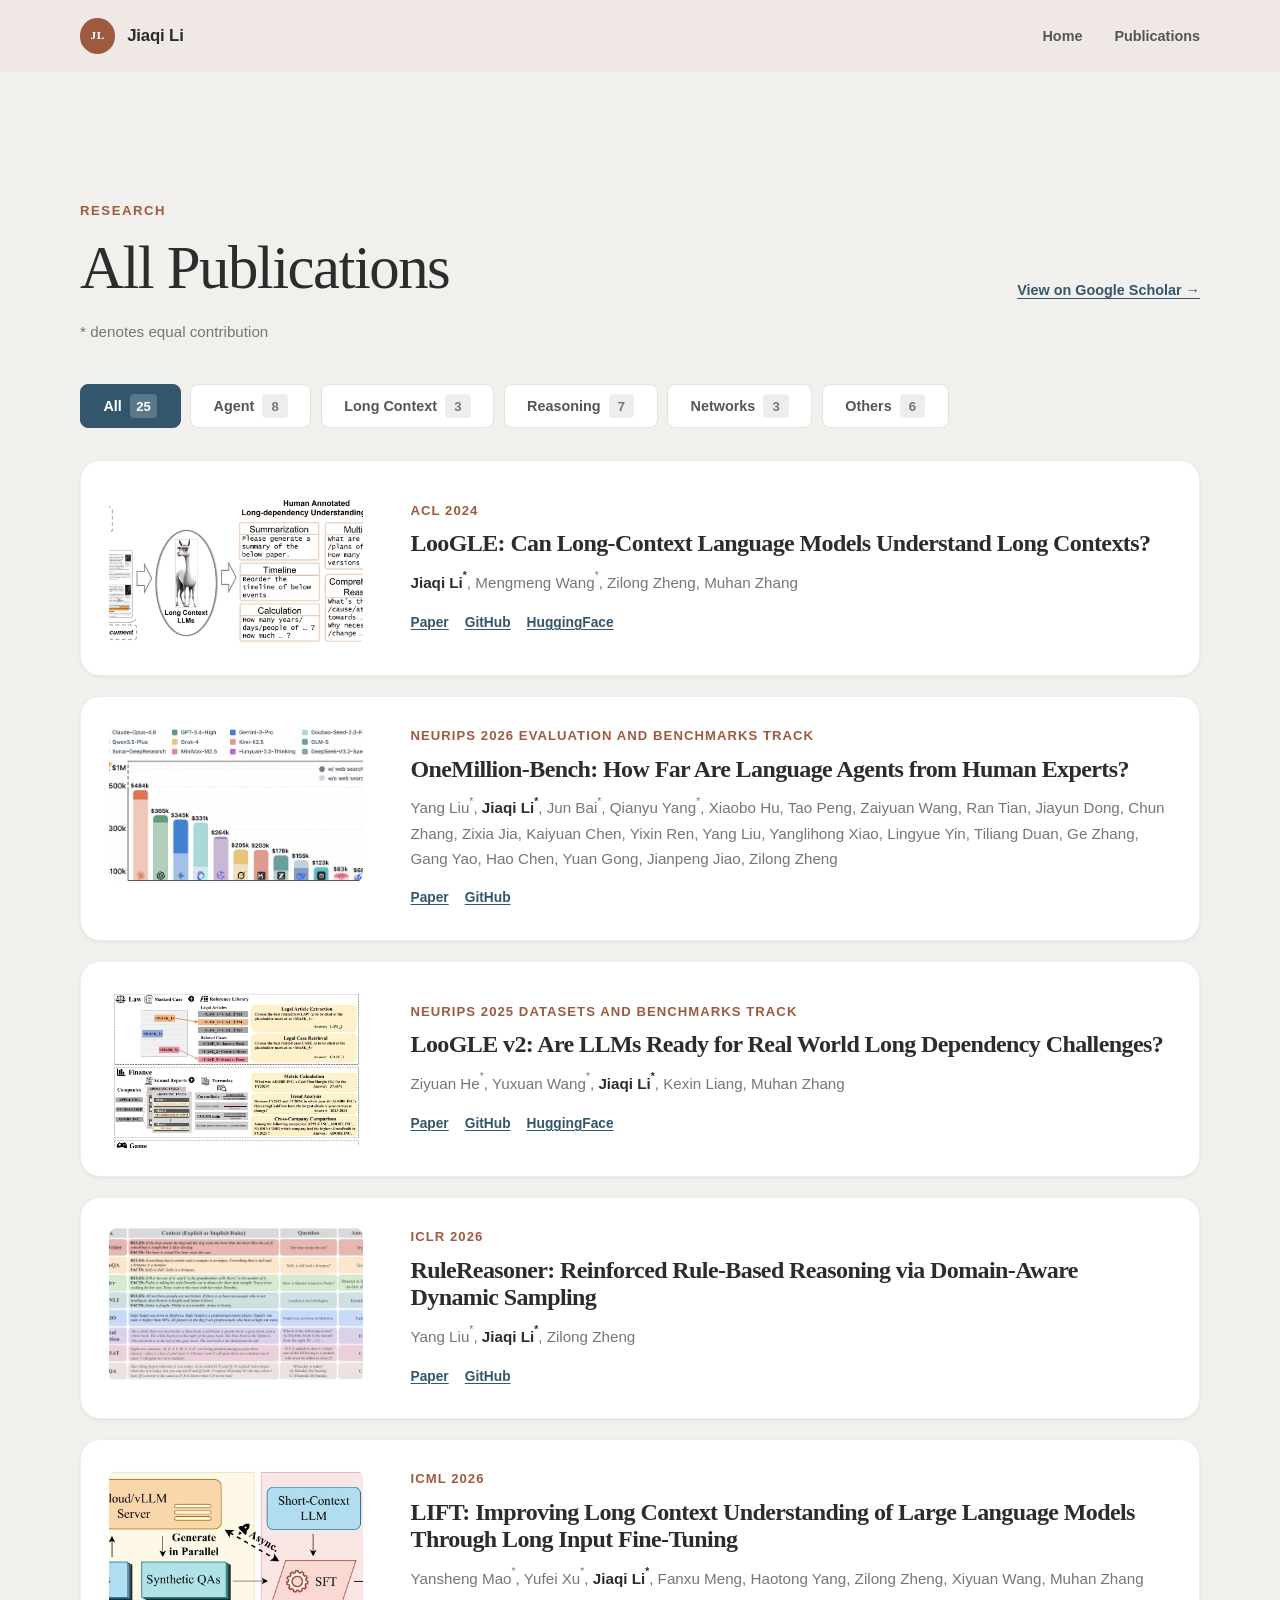
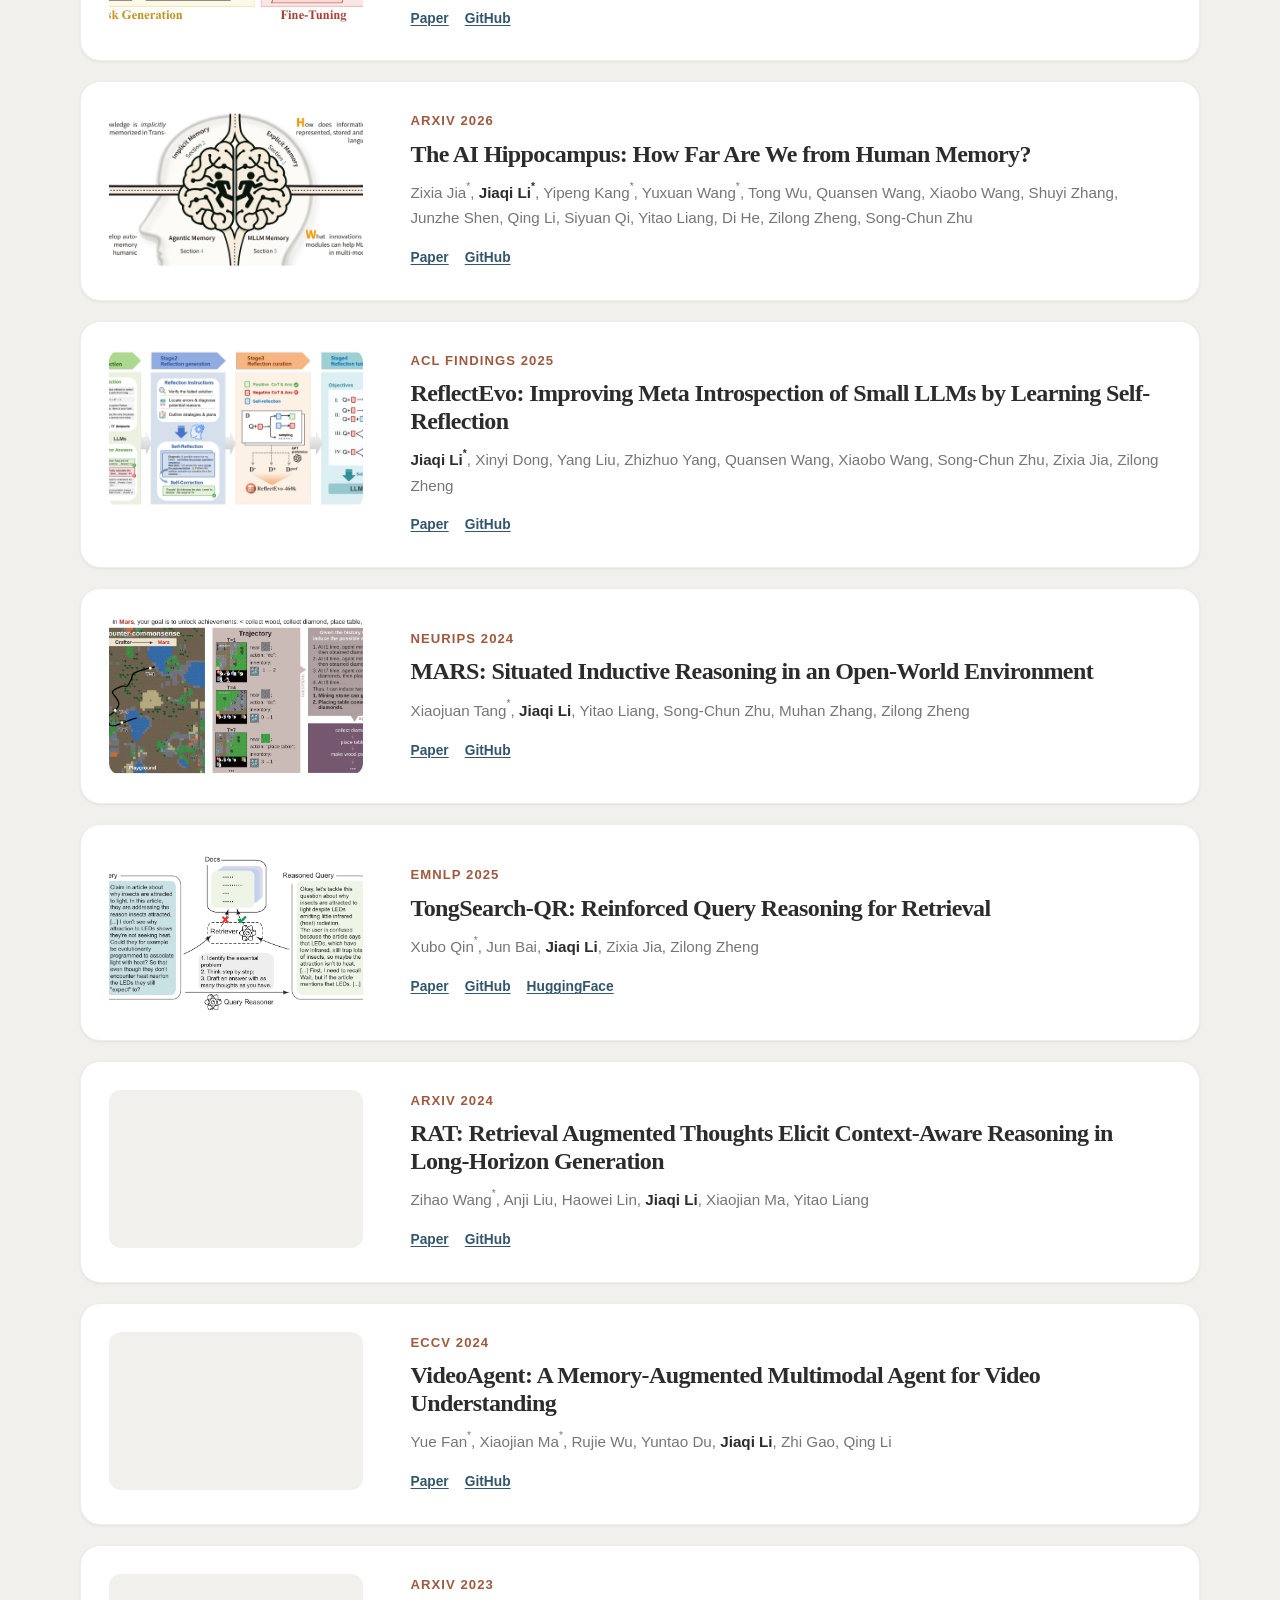
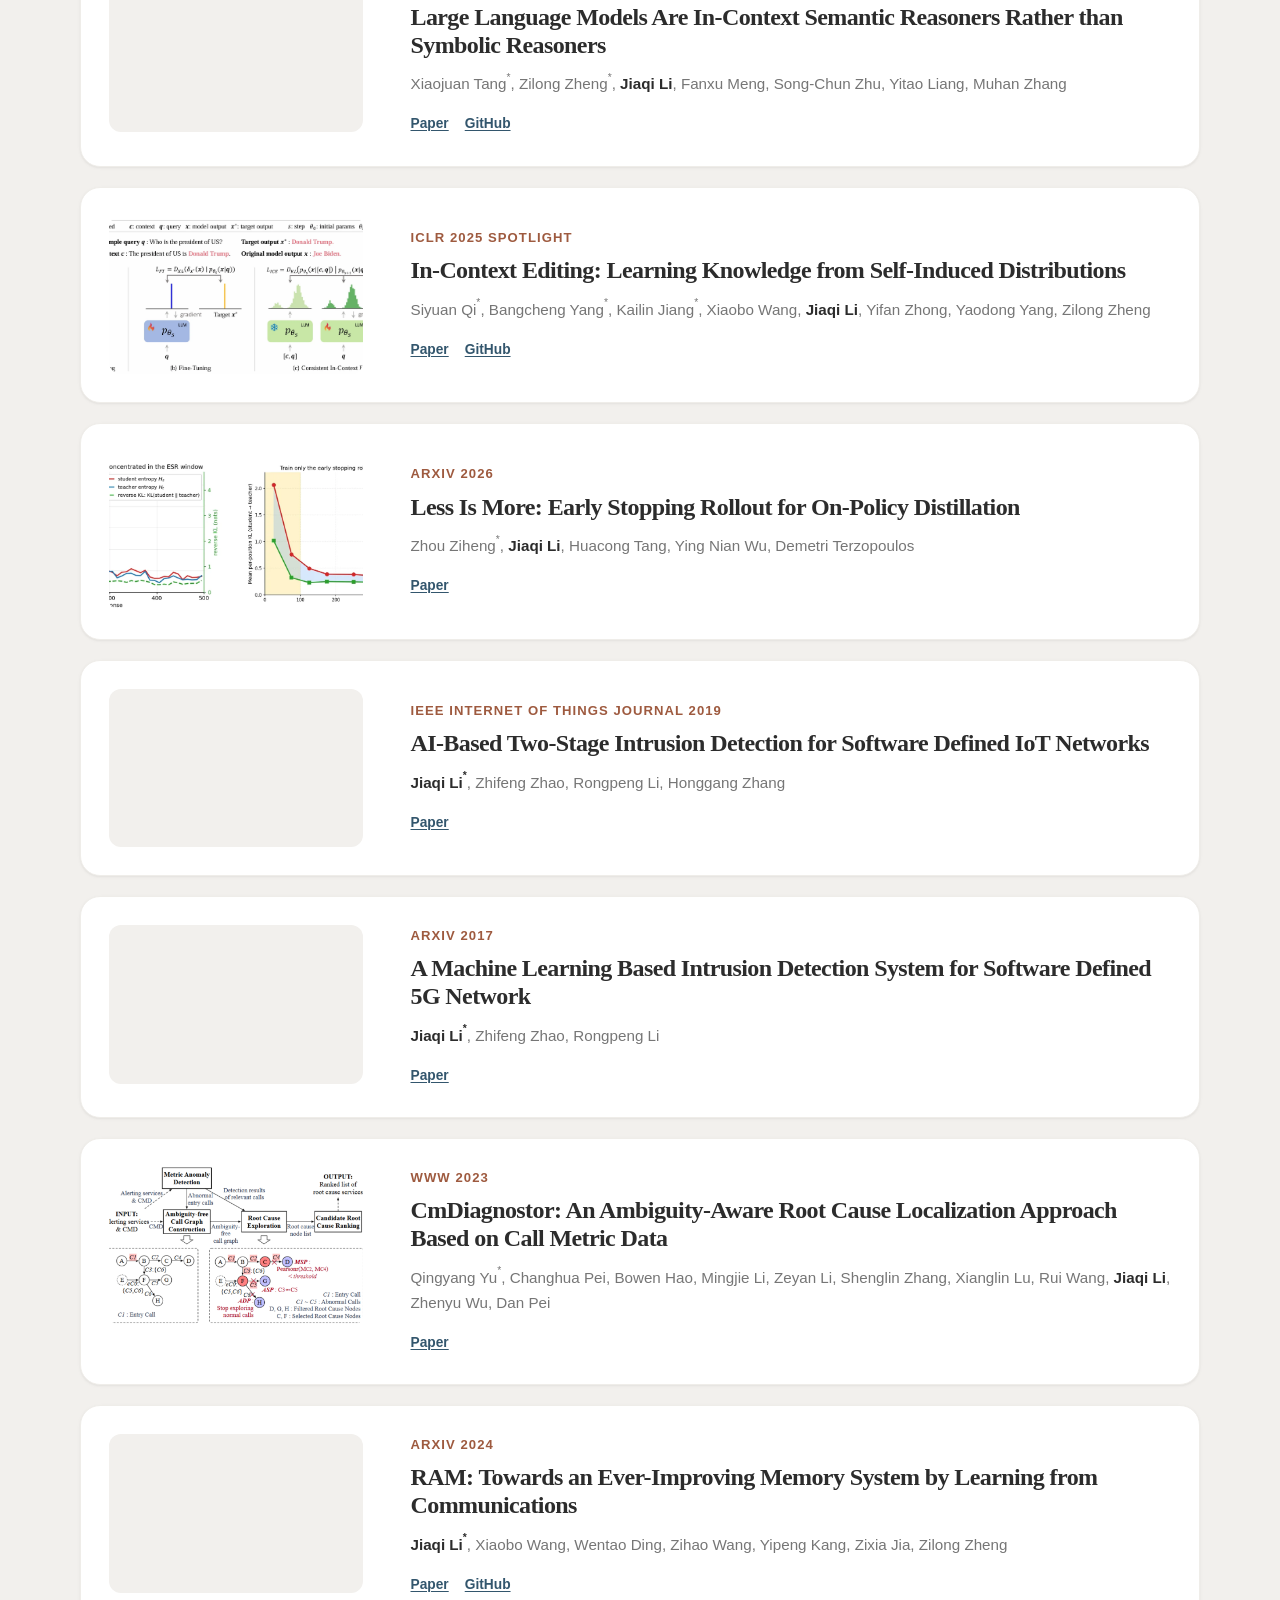
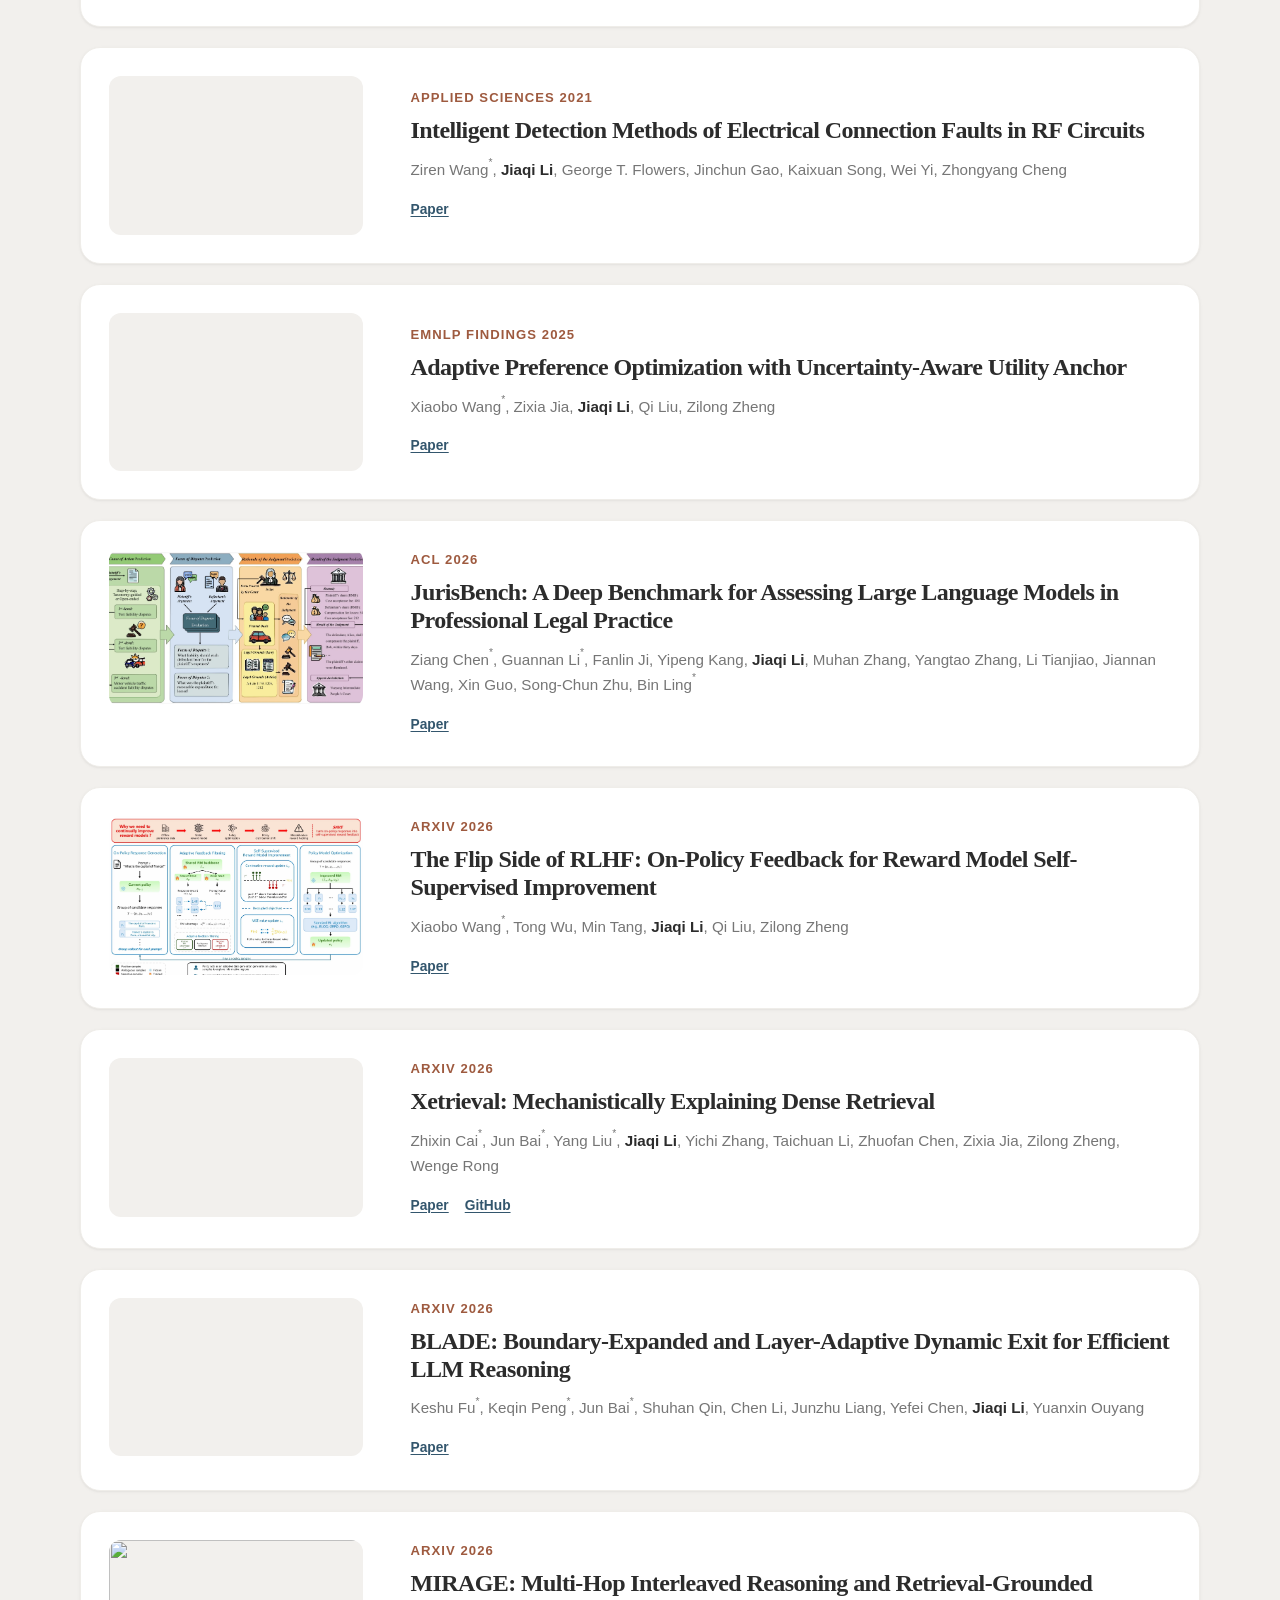
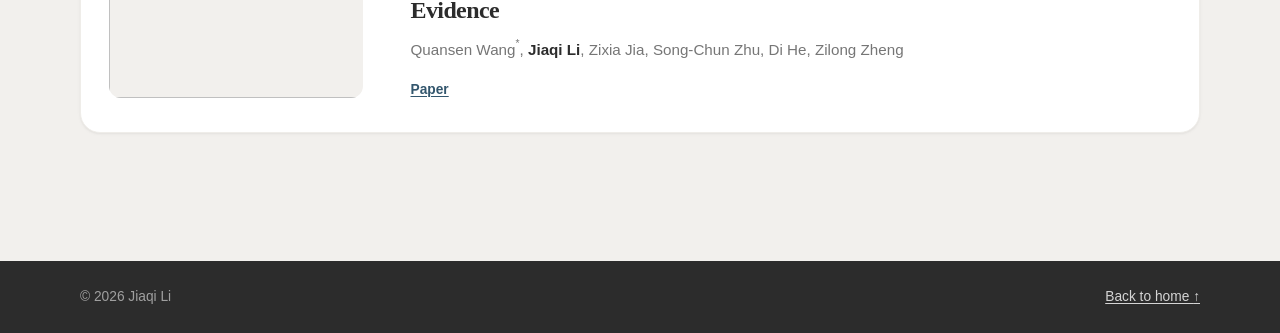
==== commit e9e51f6d: "Add publication filter tabs with auto-count (Agent, Long Context, Reasoning, Networks, Others)" ====
--- a/publications.html
+++ b/publications.html
@@ -41,10 +41,19 @@
           <div><p class="eyebrow">Research</p><h1 id="publications-title" style="font-size: clamp(2.2rem, 5vw, 3.8rem); margin-bottom: 0;">All Publications</h1></div>
           <a class="text-link" href="https://scholar.google.com/citations?user=C4Z2-rsAAAAJ">View on Google Scholar <span aria-hidden="true">→</span></a>
         </div>
-        <p style="color: var(--muted); margin-bottom: clamp(2.5rem, 6vw, 4.5rem); font-size: 0.95rem;">* denotes equal contribution</p>
+        <p style="color: var(--muted); margin-bottom: clamp(2rem, 4vw, 2.5rem); font-size: 0.95rem;">* denotes equal contribution</p>
+
+        <div class="pub-tabs" role="tablist" aria-label="Filter by research direction">
+          <button class="pub-tab active" data-topic="all" role="tab" aria-selected="true">All</button>
+          <button class="pub-tab" data-topic="agent" role="tab">Agent</button>
+          <button class="pub-tab" data-topic="long-context" role="tab">Long Context</button>
+          <button class="pub-tab" data-topic="reasoning" role="tab">Reasoning</button>
+          <button class="pub-tab" data-topic="networks" role="tab">Networks</button>
+          <button class="pub-tab" data-topic="others" role="tab">Others</button>
+        </div>
 
         <div class="publication-list">
-          <article class="publication">
+          <article class="publication" data-topic="long-context">
             <div class="publication-media"><img src="/images/loogle.webp" width="635" height="325" alt="" loading="lazy" decoding="async"></div>
             <div class="publication-body">
               <p class="venue">ACL 2024</p>
@@ -55,7 +64,7 @@
             </div>
           </article>
 
-          <article class="publication">
+          <article class="publication" data-topic="agent">
             <div class="publication-media"><img src="/images/onemillionbench.webp" width="480" height="600" alt="" loading="lazy" decoding="async"></div>
             <div class="publication-body">
               <p class="venue">NeurIPS 2026 Evaluation and Benchmarks Track</p>
@@ -66,7 +75,7 @@
             </div>
           </article>
 
-          <article class="publication">
+          <article class="publication" data-topic="long-context">
             <div class="publication-media"><img src="/images/loogle2.webp" width="480" height="270" alt="" loading="lazy" decoding="async"></div>
             <div class="publication-body">
               <p class="venue">NeurIPS 2025 Datasets and Benchmarks Track</p>
@@ -77,7 +86,7 @@
             </div>
           </article>
 
-          <article class="publication">
+          <article class="publication" data-topic="reasoning">
             <div class="publication-media"><img src="/images/rulereasoner.webp" width="480" height="480" alt="" loading="lazy" decoding="async"></div>
             <div class="publication-body">
               <p class="venue">ICLR 2026</p>
@@ -88,7 +97,7 @@
             </div>
           </article>
 
-          <article class="publication">
+          <article class="publication" data-topic="long-context">
             <div class="publication-media"><img src="/images/lift.webp" width="882" height="523" alt="" loading="lazy" decoding="async"></div>
             <div class="publication-body">
               <p class="venue">ICML 2026</p>
@@ -99,7 +108,7 @@
             </div>
           </article>
 
-          <article class="publication">
+          <article class="publication" data-topic="agent">
             <div class="publication-media"><img src="/images/memorysurvey.webp" width="480" height="350" alt="" loading="lazy" decoding="async"></div>
             <div class="publication-body">
               <p class="venue">arXiv 2026</p>
@@ -110,7 +119,7 @@
             </div>
           </article>
 
-          <article class="publication">
+          <article class="publication" data-topic="reasoning">
             <div class="publication-media"><img src="/images/reflectevo.webp" width="480" height="270" alt="" loading="lazy" decoding="async"></div>
             <div class="publication-body">
               <p class="venue">ACL Findings 2025</p>
@@ -121,7 +130,7 @@
             </div>
           </article>
 
-          <article class="publication">
+          <article class="publication" data-topic="agent reasoning">
             <div class="publication-media"><img src="/images/mars.webp" width="480" height="388" alt="" loading="lazy" decoding="async"></div>
             <div class="publication-body">
               <p class="venue">NeurIPS 2024</p>
@@ -132,7 +141,7 @@
             </div>
           </article>
 
-          <article class="publication">
+          <article class="publication" data-topic="reasoning">
             <div class="publication-media"><img src="/images/tongsearchqr.webp" width="480" height="464" alt="" loading="lazy" decoding="async"></div>
             <div class="publication-body">
               <p class="venue">EMNLP 2025</p>
@@ -143,7 +152,7 @@
             </div>
           </article>
 
-          <article class="publication">
+          <article class="publication" data-topic="agent reasoning">
             <div class="publication-media"><img src="/images/RAT.webp" width="480" height="388" alt="" loading="lazy" decoding="async"></div>
             <div class="publication-body">
               <p class="venue">arXiv 2024</p>
@@ -154,7 +163,7 @@
             </div>
           </article>
 
-          <article class="publication">
+          <article class="publication" data-topic="agent">
             <div class="publication-media"><img src="/images/videoagent.webp" width="882" height="523" alt="" loading="lazy" decoding="async"></div>
             <div class="publication-body">
               <p class="venue">ECCV 2024</p>
@@ -165,7 +174,7 @@
             </div>
           </article>
           
-          <article class="publication">
+          <article class="publication" data-topic="reasoning">
             <div class="publication-media"><img src="/images/semanticreason.webp" width="480" height="464" alt="" loading="lazy" decoding="async"></div>
             <div class="publication-body">
               <p class="venue">arXiv 2023</p>
@@ -176,7 +185,7 @@
             </div>
           </article>
 
-          <article class="publication">
+          <article class="publication" data-topic="others">
             <div class="publication-media"><img src="/images/ice.webp" width="480" height="600" alt="" loading="lazy" decoding="async"></div>
             <div class="publication-body">
               <p class="venue">ICLR 2025 Spotlight</p>
@@ -187,7 +196,7 @@
             </div>
           </article>
 
-          <article class="publication">
+          <article class="publication"  data-topic="others">
             <div class="publication-media"><img src="/images/less.webp" width="480" height="270" alt="" loading="lazy" decoding="async"></div>
             <div class="publication-body">
               <p class="venue">arXiv 2026</p>
@@ -199,7 +208,7 @@
           </article>
 
 
-          <article class="publication">
+          <article class="publication" data-topic="networks">
             <div class="publication-media"><img src="/images/ID.webp" width="480" height="350" alt="" loading="lazy" decoding="async"></div>
             <div class="publication-body">
               <p class="venue">IEEE Internet of Things Journal 2019</p>
@@ -210,7 +219,7 @@
             </div>
           </article>
 
-          <article class="publication">
+          <article class="publication" data-topic="networks">
             <div class="publication-media"><img src="/images/ID2.webp" width="480" height="480" alt="" loading="lazy" decoding="async"></div>
             <div class="publication-body">
               <p class="venue">arXiv 2017</p>
@@ -222,7 +231,7 @@
           </article>
 
           
-          <article class="publication">
+          <article class="publication" data-topic="networks">
             <div class="publication-media"><img src="/images/cmd.webp" width="635" height="325" alt="" loading="lazy" decoding="async"></div>
             <div class="publication-body">
               <p class="venue">WWW 2023</p>
@@ -233,7 +242,7 @@
             </div>
           </article>
 
-          <article class="publication">
+          <article class="publication" data-topic="agent">
             <div class="publication-media"><img src="/images/ram.webp" width="635" height="325" alt="" loading="lazy" decoding="async"></div>
             <div class="publication-body">
               <p class="venue">arXiv 2024</p>
@@ -244,7 +253,7 @@
             </div>
           </article>
 
-          <article class="publication">
+          <article class="publication" data-topic="others">
             <div class="publication-media"><img src="/images/rf.webp" width="882" height="523" alt="" loading="lazy" decoding="async"></div>
             <div class="publication-body">
               <p class="venue">Applied Sciences 2021</p>
@@ -255,7 +264,7 @@
             </div>
           </article>
 
-          <article class="publication">
+          <article class="publication" data-topic="others">
             <div class="publication-media"><img src="/images/uapo.webp" width="480" height="350" alt="" loading="lazy" decoding="async"></div>
             <div class="publication-body">
               <p class="venue">EMNLP Findings 2025</p>
@@ -266,7 +275,7 @@
             </div>
           </article>
 
-          <article class="publication">
+          <article class="publication" data-topic="agent">
             <div class="publication-media"><img src="/images/jurisbench.webp" width="480" height="388" alt="" loading="lazy" decoding="async"></div>
             <div class="publication-body">
               <p class="venue">ACL 2026</p>
@@ -277,7 +286,7 @@
             </div>
           </article>
 
-          <article class="publication">
+          <article class="publication" data-topic="others">
             <div class="publication-media"><img src="/images/save.webp" width="480" height="464" alt="" loading="lazy" decoding="async"></div>
             <div class="publication-body">
               <p class="venue">arXiv 2026</p>
@@ -288,7 +297,7 @@
             </div>
           </article>
 
-          <article class="publication">
+          <article class="publication" data-topic="others">
             <div class="publication-media"><img src="/images/xretrieval.webp" width="480" height="600" alt="" loading="lazy" decoding="async"></div>
             <div class="publication-body">
               <p class="venue">arXiv 2026</p>
@@ -299,7 +308,7 @@
             </div>
           </article>
 
-          <article class="publication">
+          <article class="publication" data-topic="reasoning">
             <div class="publication-media"><img src="/images/blade.webp" width="480" height="480" alt="" loading="lazy" decoding="async"></div>
             <div class="publication-body">
               <p class="venue">arXiv 2026</p>
@@ -310,7 +319,7 @@
             </div>
           </article>
 
-          <article class="publication">
+          <article class="publication" data-topic="agent">
             <div class="publication-media"><img src="/images/swp.webp" width="480" height="270" alt="" loading="lazy" decoding="async"></div>
             <div class="publication-body">
               <p class="venue">arXiv 2026</p>
@@ -327,5 +336,116 @@
   </main>
 
   <footer class="site-footer"><div class="container footer-inner"><p>&copy; 2026 Jiaqi Li</p><a href="/">Back to home <span aria-hidden="true">&uarr;</span></a></div></footer>
+
+<style>
+.pub-tabs {
+  display: flex;
+  flex-wrap: wrap;
+  gap: 0.6rem;
+  margin-bottom: 2rem;
+}
+.pub-tab {
+  display: inline-flex;
+  align-items: center;
+  gap: 0.5rem;
+  padding: 0.55rem 1.4rem;
+  border: 1px solid var(--line);
+  border-radius: 8px;
+  background: var(--surface);
+  color: var(--ink-soft);
+  font-size: 0.9rem;
+  font-weight: 650;
+  cursor: pointer;
+  transition: all 160ms ease;
+}
+.pub-tab:hover {
+  border-color: var(--accent);
+  color: var(--accent);
+}
+.pub-tab.active {
+  background: var(--accent);
+  border-color: var(--accent);
+  color: white;
+}
+.pub-tab .count {
+  display: inline-flex;
+  align-items: center;
+  justify-content: center;
+  min-width: 1.6rem;
+  height: 1.5rem;
+  padding: 0 0.4rem;
+  border-radius: 4px;
+  font-size: 0.82rem;
+  font-weight: 700;
+  background: rgba(0,0,0,0.07);
+  color: var(--muted);
+}
+.pub-tab.active .count {
+  background: rgba(255,255,255,0.2);
+  color: white;
+}
+.publication.hidden {
+  display: none;
+}
+</style>
+<script>
+(function() {
+  var tabs = document.querySelectorAll('.pub-tab');
+  var pubs = document.querySelectorAll('.publication');
+  function updateCounts() {
+    tabs.forEach(function(tab) {
+      var topic = tab.getAttribute('data-topic');
+      var cnt = tab.querySelector('.count');
+      if (!cnt) { cnt = document.createElement('span'); cnt.className = 'count'; tab.appendChild(cnt); }
+      if (topic === 'all') {
+        cnt.textContent = pubs.length;
+      } else if (topic === 'others') {
+        var n = 0;
+        pubs.forEach(function(p) {
+          var t = (p.getAttribute('data-topic') || '').split(' ');
+          var isMain = t.indexOf('agent') !== -1 || t.indexOf('long-context') !== -1 || t.indexOf('reasoning') !== -1 || t.indexOf('networks') !== -1;
+          if (t.length === 0 || (t.length === 1 && t[0] === '') || !isMain) n++;
+        });
+        cnt.textContent = n;
+      } else {
+        var n = 0;
+        pubs.forEach(function(p) {
+          var t = (p.getAttribute('data-topic') || '').split(' ');
+          if (t.indexOf(topic) !== -1) n++;
+        });
+        cnt.textContent = n;
+      }
+    });
+  }
+  tabs.forEach(function(tab) {
+    tab.addEventListener('click', function() {
+      tabs.forEach(function(t) { t.classList.remove('active'); t.setAttribute('aria-selected', 'false'); });
+      tab.classList.add('active'); tab.setAttribute('aria-selected', 'true');
+      var topic = tab.getAttribute('data-topic');
+      pubs.forEach(function(pub) {
+        if (topic === 'all') {
+          pub.classList.remove('hidden');
+        } else if (topic === 'others') {
+          var t = (pub.getAttribute('data-topic') || '').split(' ');
+          var isMain = t.indexOf('agent') !== -1 || t.indexOf('long-context') !== -1 || t.indexOf('reasoning') !== -1 || t.indexOf('networks') !== -1;
+          if (t.length === 0 || (t.length === 1 && t[0] === '') || !isMain) {
+            pub.classList.remove('hidden');
+          } else {
+            pub.classList.add('hidden');
+          }
+        } else {
+          var pubTopics = (pub.getAttribute('data-topic') || '').split(' ');
+          if (pubTopics.indexOf(topic) !== -1) {
+            pub.classList.remove('hidden');
+          } else {
+            pub.classList.add('hidden');
+          }
+        }
+      });
+    });
+  });
+  updateCounts();
+})();
+</script>
 </body>
 </html>
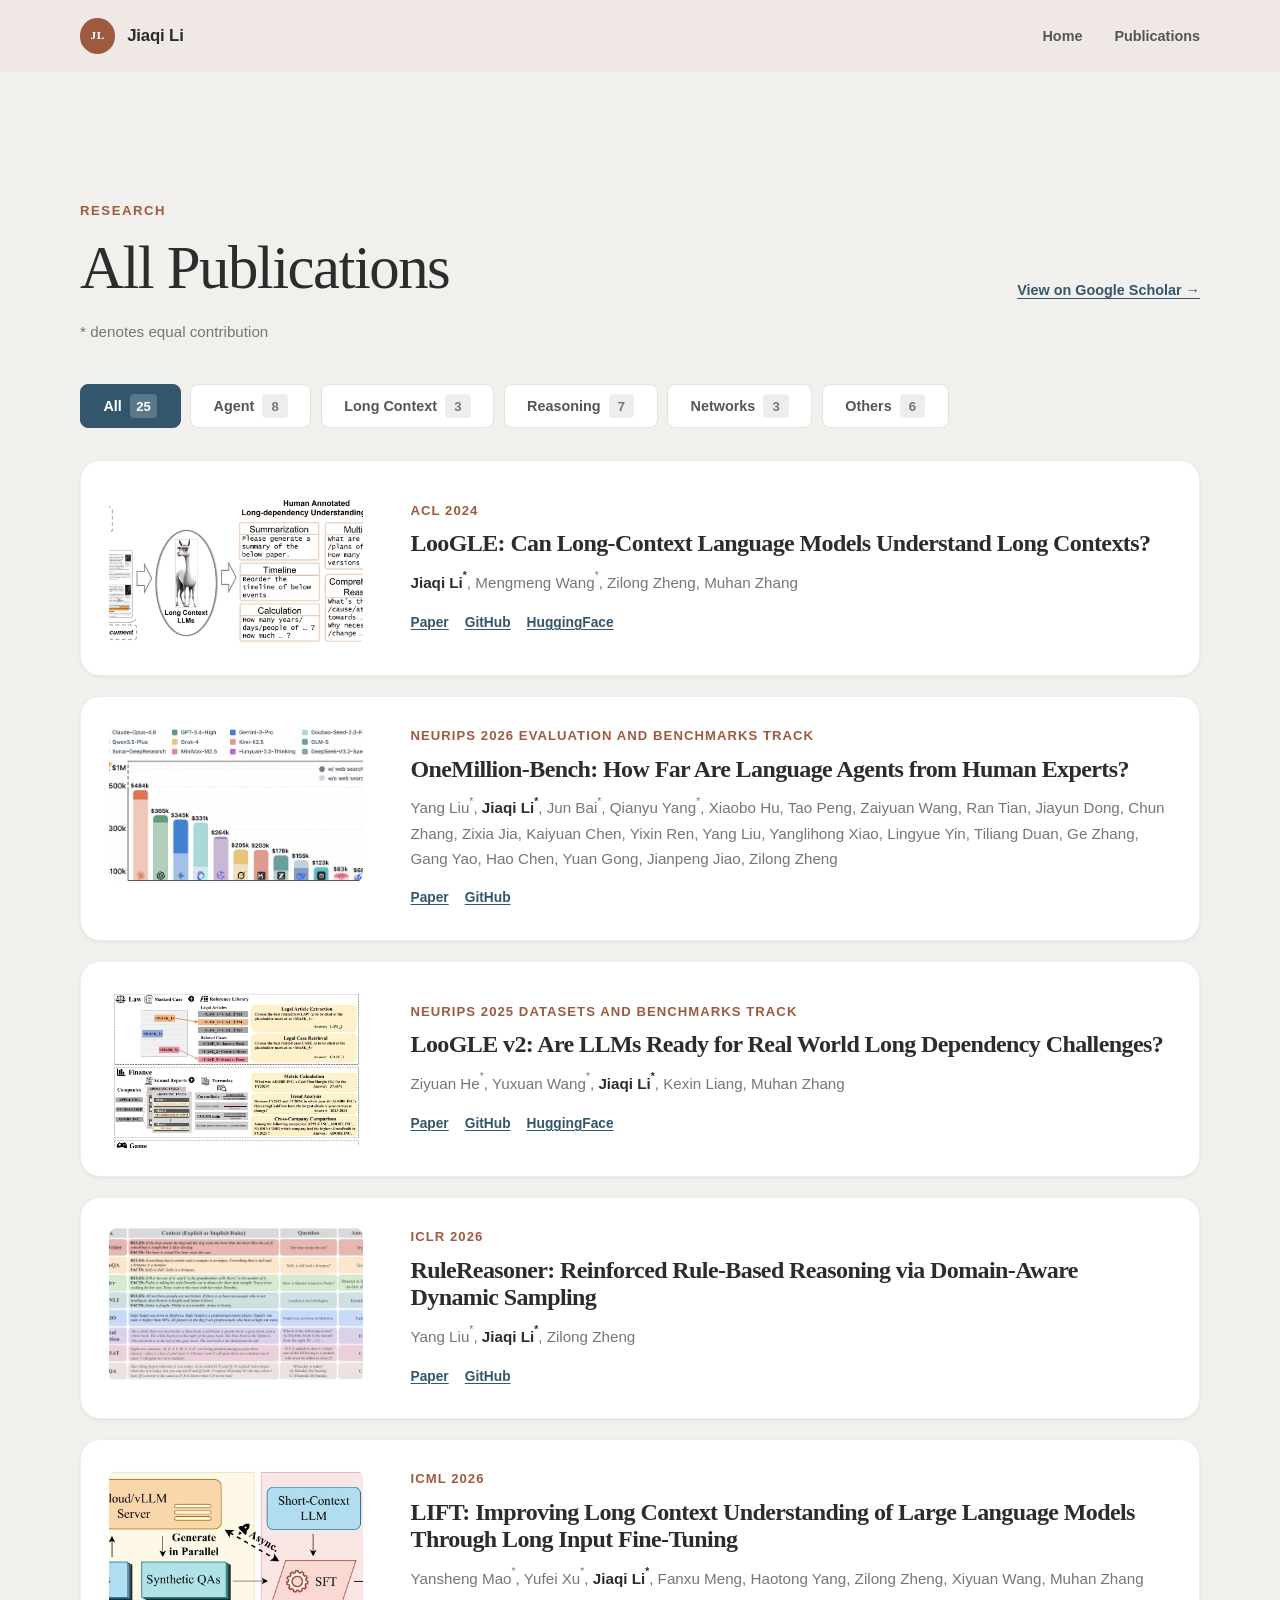
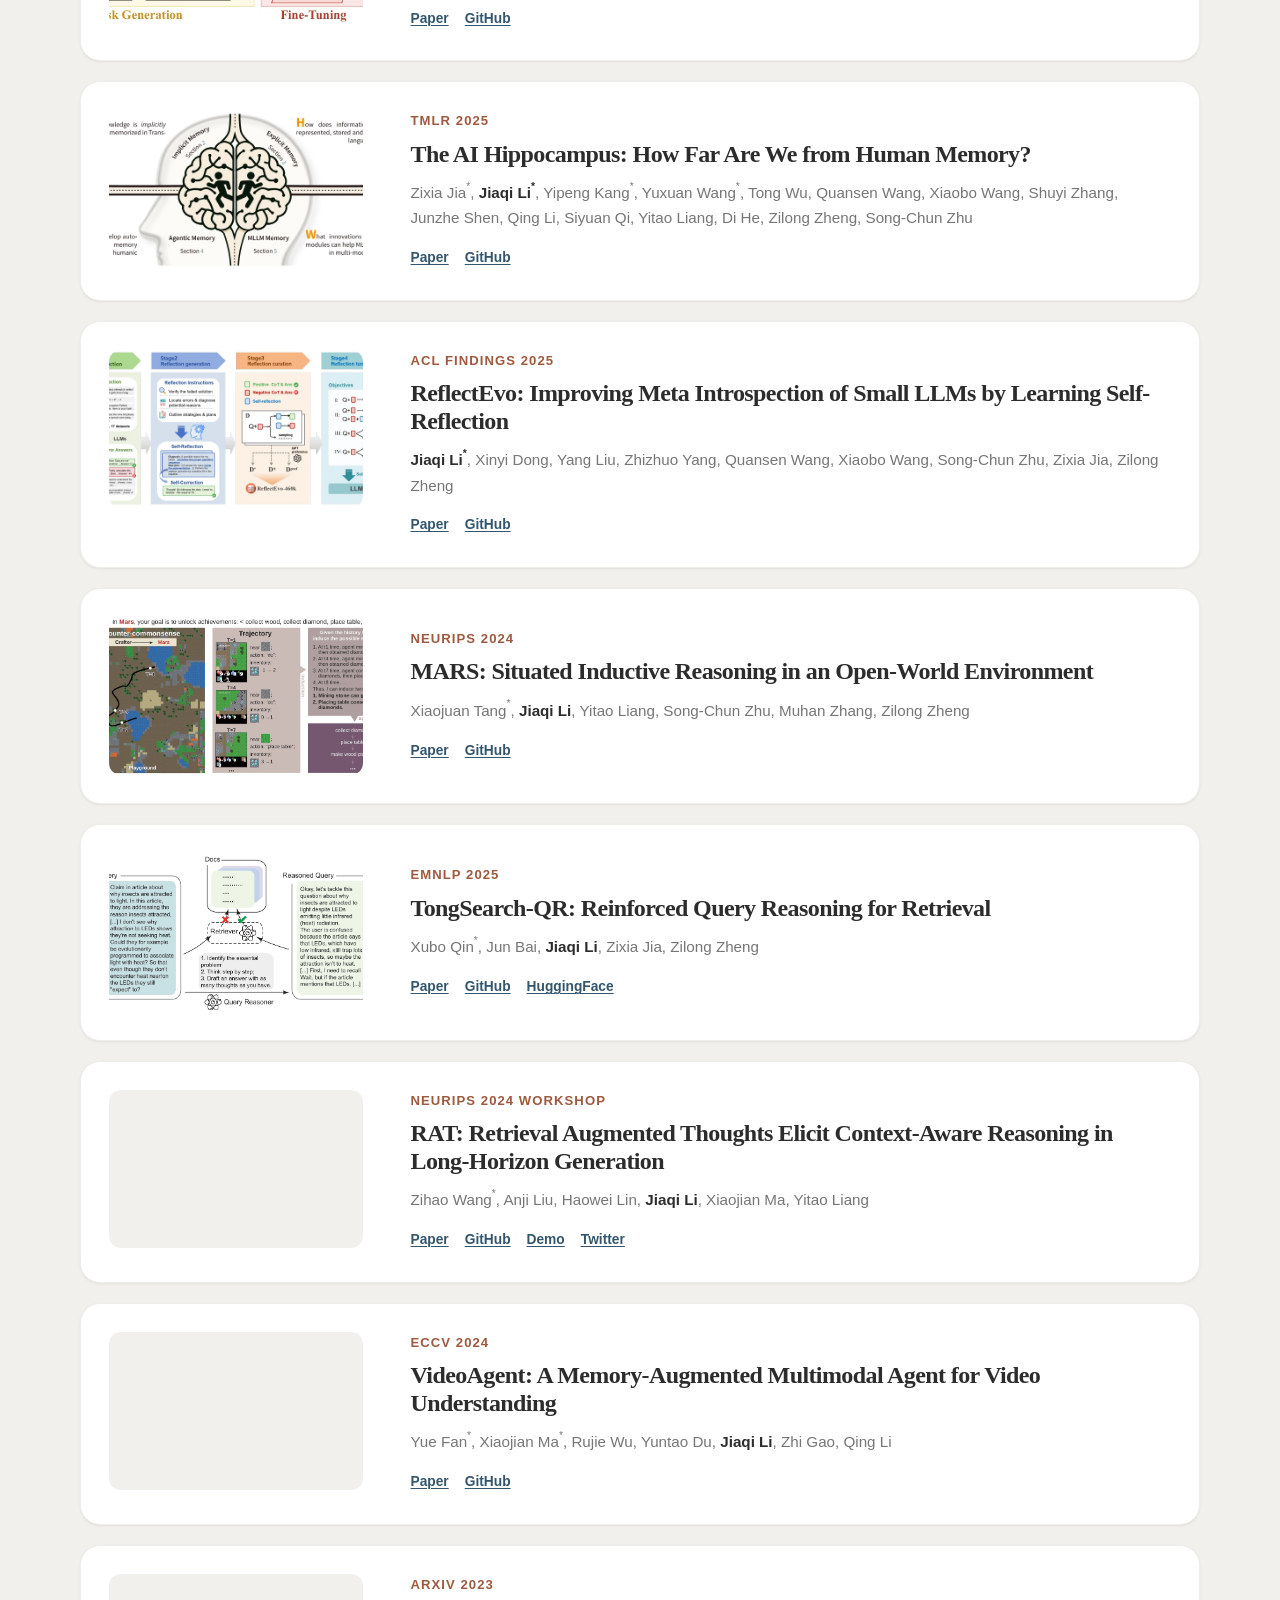
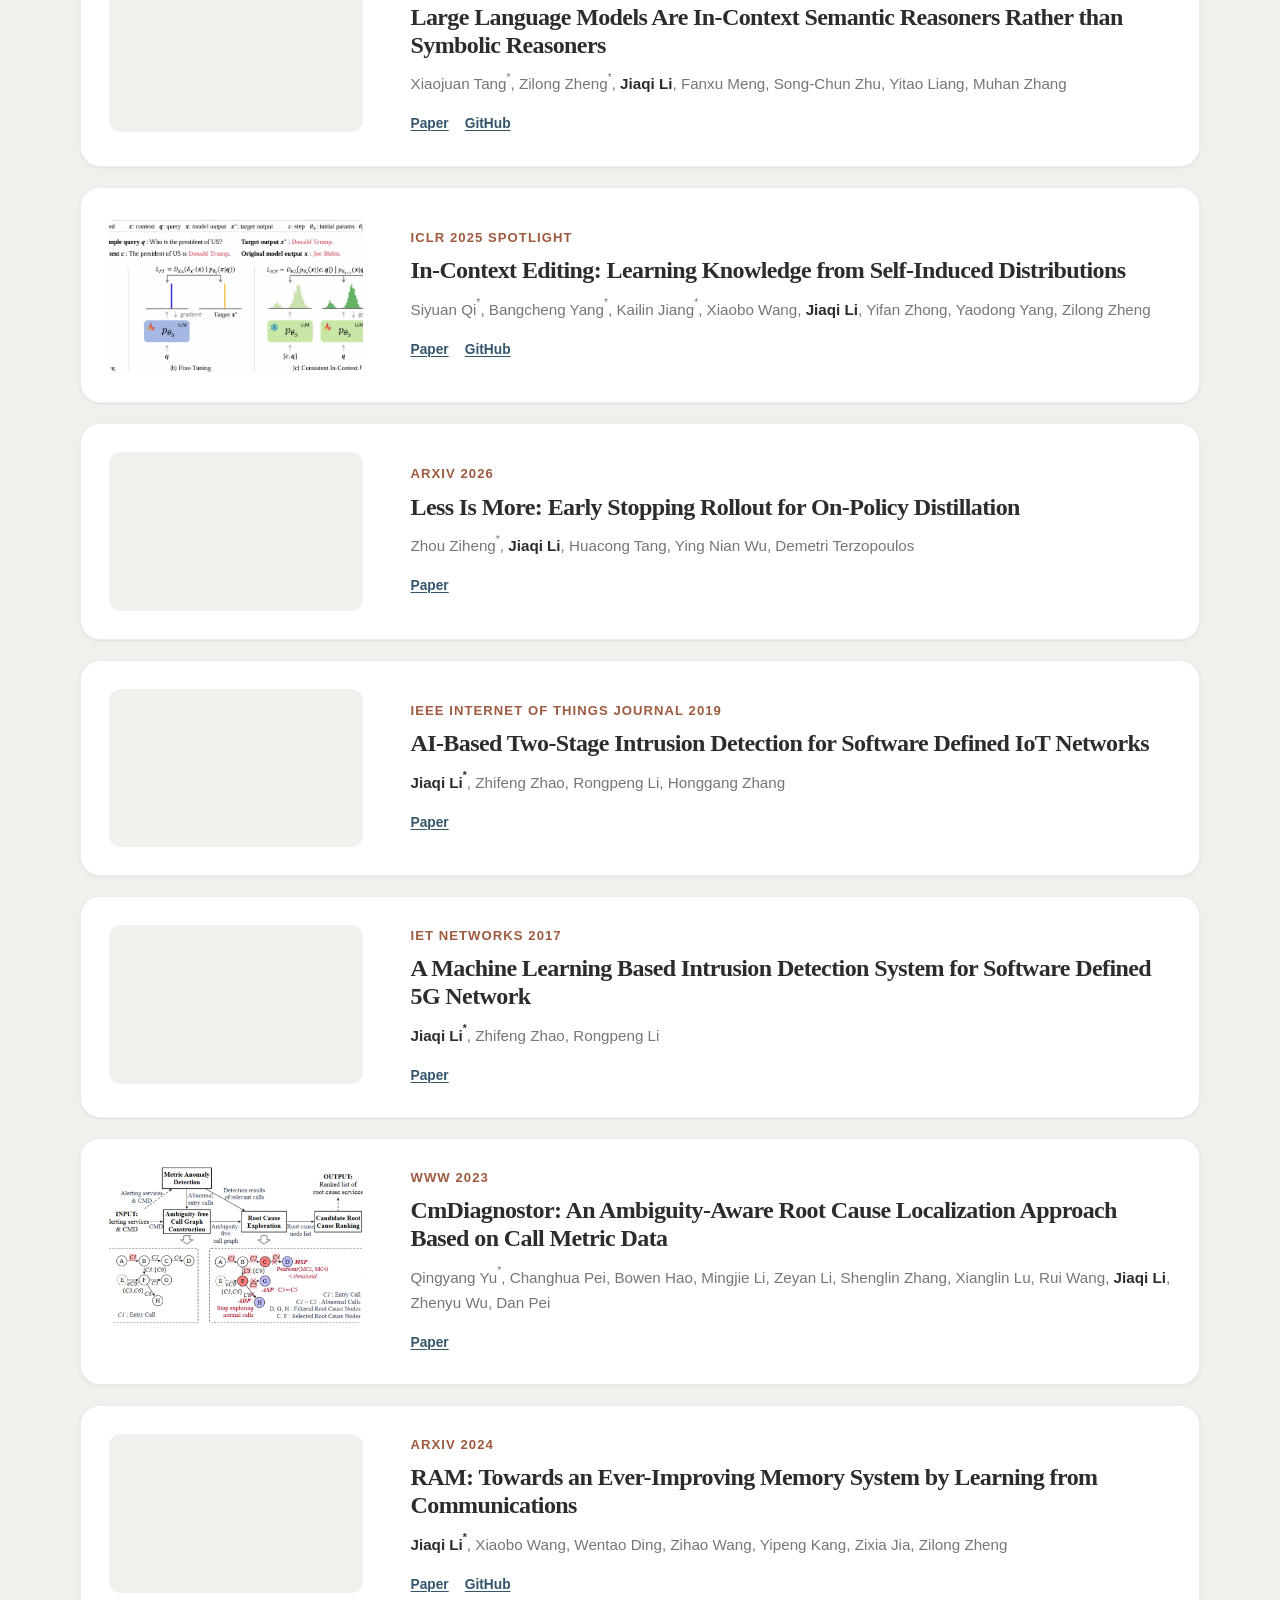
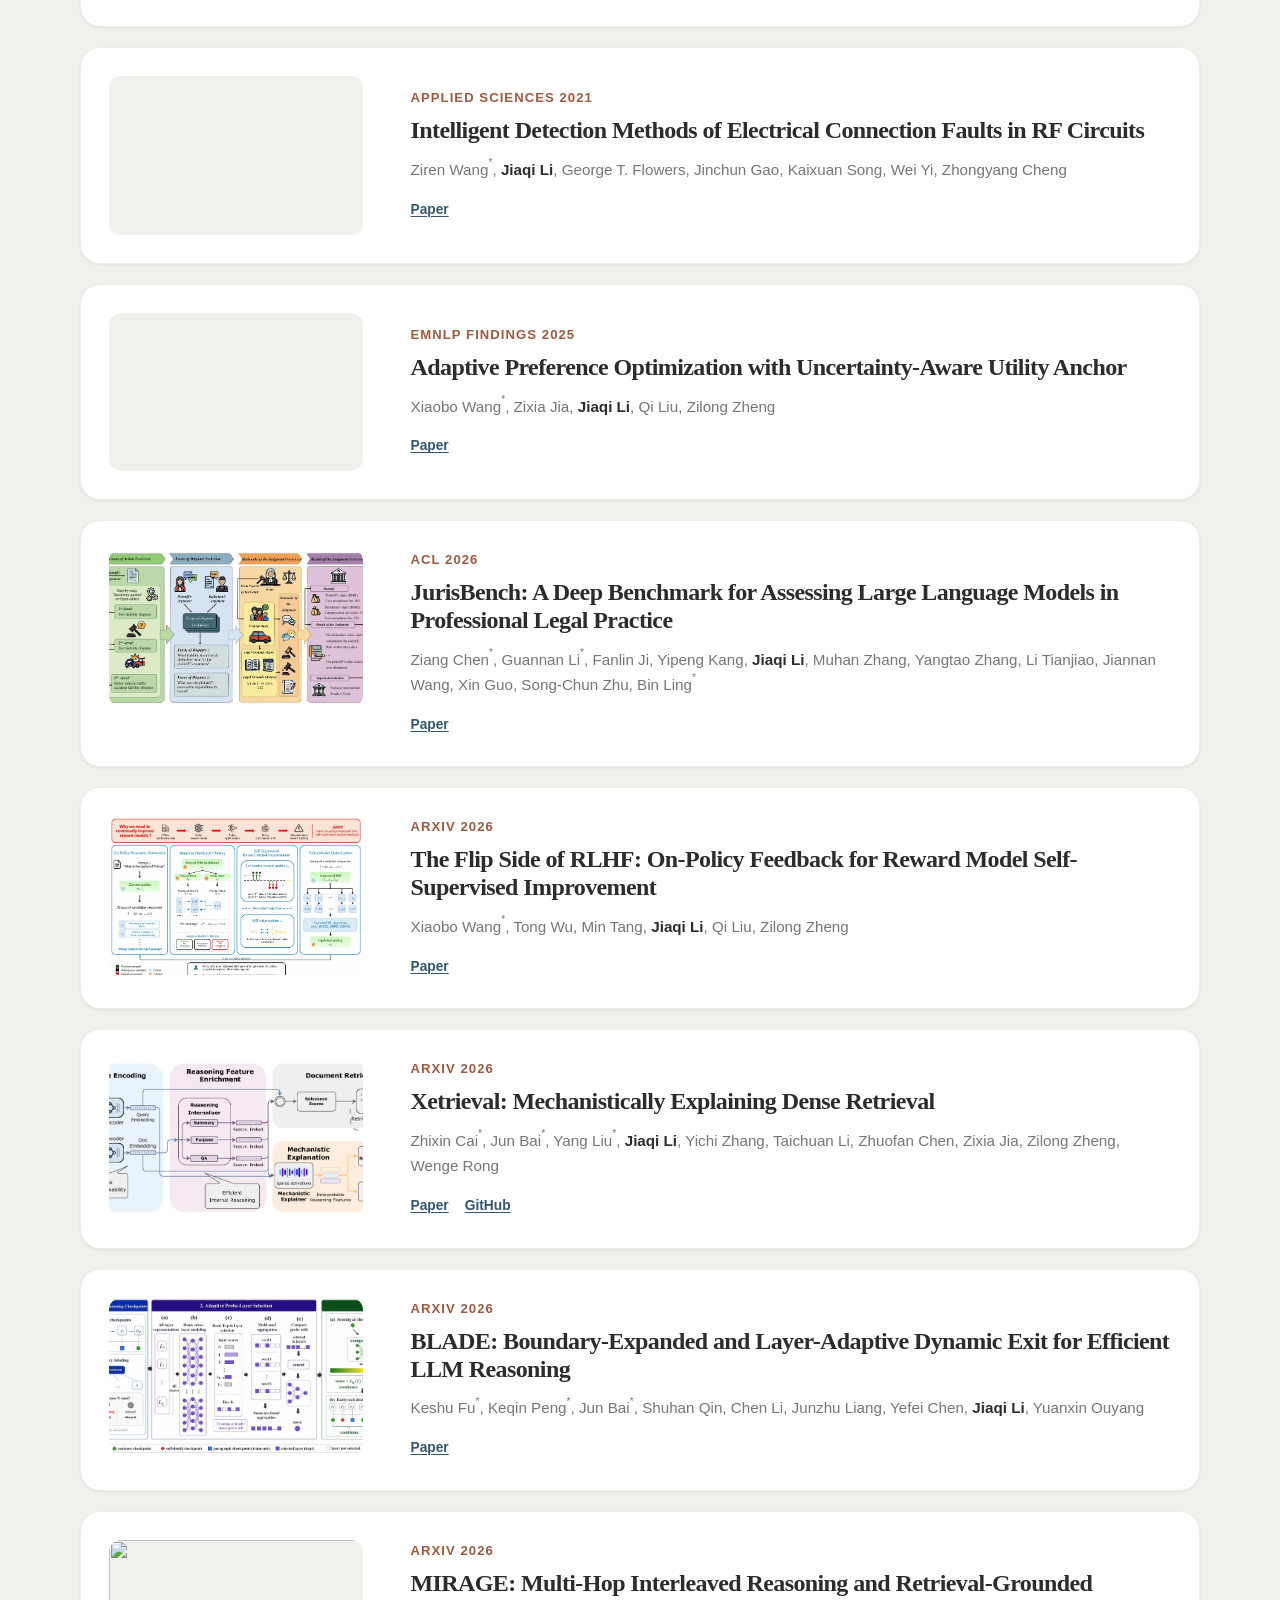
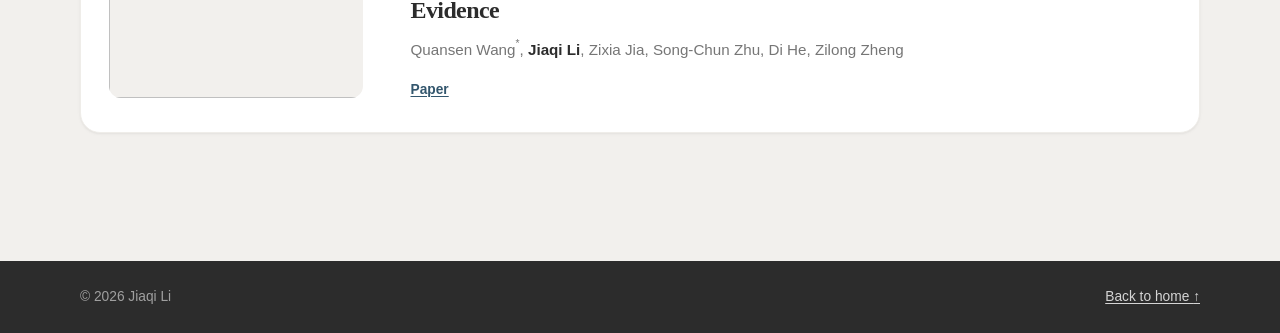
==== commit c1ff331d: "Enlarge portrait, add RAT Demo/Twitter links" ====
--- a/publications.html
+++ b/publications.html
@@ -111,7 +111,7 @@
           <article class="publication" data-topic="agent">
             <div class="publication-media"><img src="/images/memorysurvey.webp" width="480" height="350" alt="" loading="lazy" decoding="async"></div>
             <div class="publication-body">
-              <p class="venue">arXiv 2026</p>
+              <p class="venue">TMLR 2025</p>
               <h3>The AI Hippocampus: How Far Are We from Human Memory?</h3>
               
               <p class="authors">Zixia Jia<sup>*</sup>, <strong>Jiaqi Li<sup>*</sup></strong>, Yipeng Kang<sup>*</sup>, Yuxuan Wang<sup>*</sup>, Tong Wu, Quansen Wang, Xiaobo Wang, Shuyi Zhang, Junzhe Shen, Qing Li, Siyuan Qi, Yitao Liang, Di He, Zilong Zheng, Song-Chun Zhu</p>
@@ -155,11 +155,11 @@
           <article class="publication" data-topic="agent reasoning">
             <div class="publication-media"><img src="/images/RAT.webp" width="480" height="388" alt="" loading="lazy" decoding="async"></div>
             <div class="publication-body">
-              <p class="venue">arXiv 2024</p>
+              <p class="venue">Neurips 2024 Workshop</p>
               <h3>RAT: Retrieval Augmented Thoughts Elicit Context-Aware Reasoning in Long-Horizon Generation</h3>
               
               <p class="authors">Zihao Wang<sup>*</sup>, Anji Liu, Haowei Lin, <strong>Jiaqi Li</strong>, Xiaojian Ma, Yitao Liang</p>
-              <ul class="publication-links" aria-label="RAT resources"><li><a href="https://arxiv.org/abs/2403.05313">Paper</a></li><li><a href="https://github.com/CraftJarvis/RAT">GitHub</a></li></ul>
+              <ul class="publication-links" aria-label="RAT resources"><li><a href="https://arxiv.org/abs/2403.05313">Paper</a></li><li><a href="https://github.com/CraftJarvis/RAT">GitHub</a></li><li><a href="https://huggingface.co/spaces/jeasinema/RAT">Demo</a></li><li><a href="https://x.com/AndyLin2001/status/1767075865127719101">Twitter</a></li></ul>
             </div>
           </article>
 
@@ -222,7 +222,7 @@
           <article class="publication" data-topic="networks">
             <div class="publication-media"><img src="/images/ID2.webp" width="480" height="480" alt="" loading="lazy" decoding="async"></div>
             <div class="publication-body">
-              <p class="venue">arXiv 2017</p>
+              <p class="venue">IET Networks 2017</p>
               <h3>A Machine Learning Based Intrusion Detection System for Software Defined 5G Network</h3>
               
               <p class="authors"><strong>Jiaqi Li<sup>*</sup></strong>, Zhifeng Zhao, Rongpeng Li</p>
--- a/css/style.css
+++ b/css/style.css
@@ -150,7 +150,7 @@
 
 .hero-grid {
   display: grid;
-  grid-template-columns: minmax(200px, 280px) minmax(0, 1fr);
+  grid-template-columns: minmax(240px, 340px) minmax(0, 1fr);
   align-items: start;
   gap: clamp(2.5rem, 7vw, 6rem);
 }
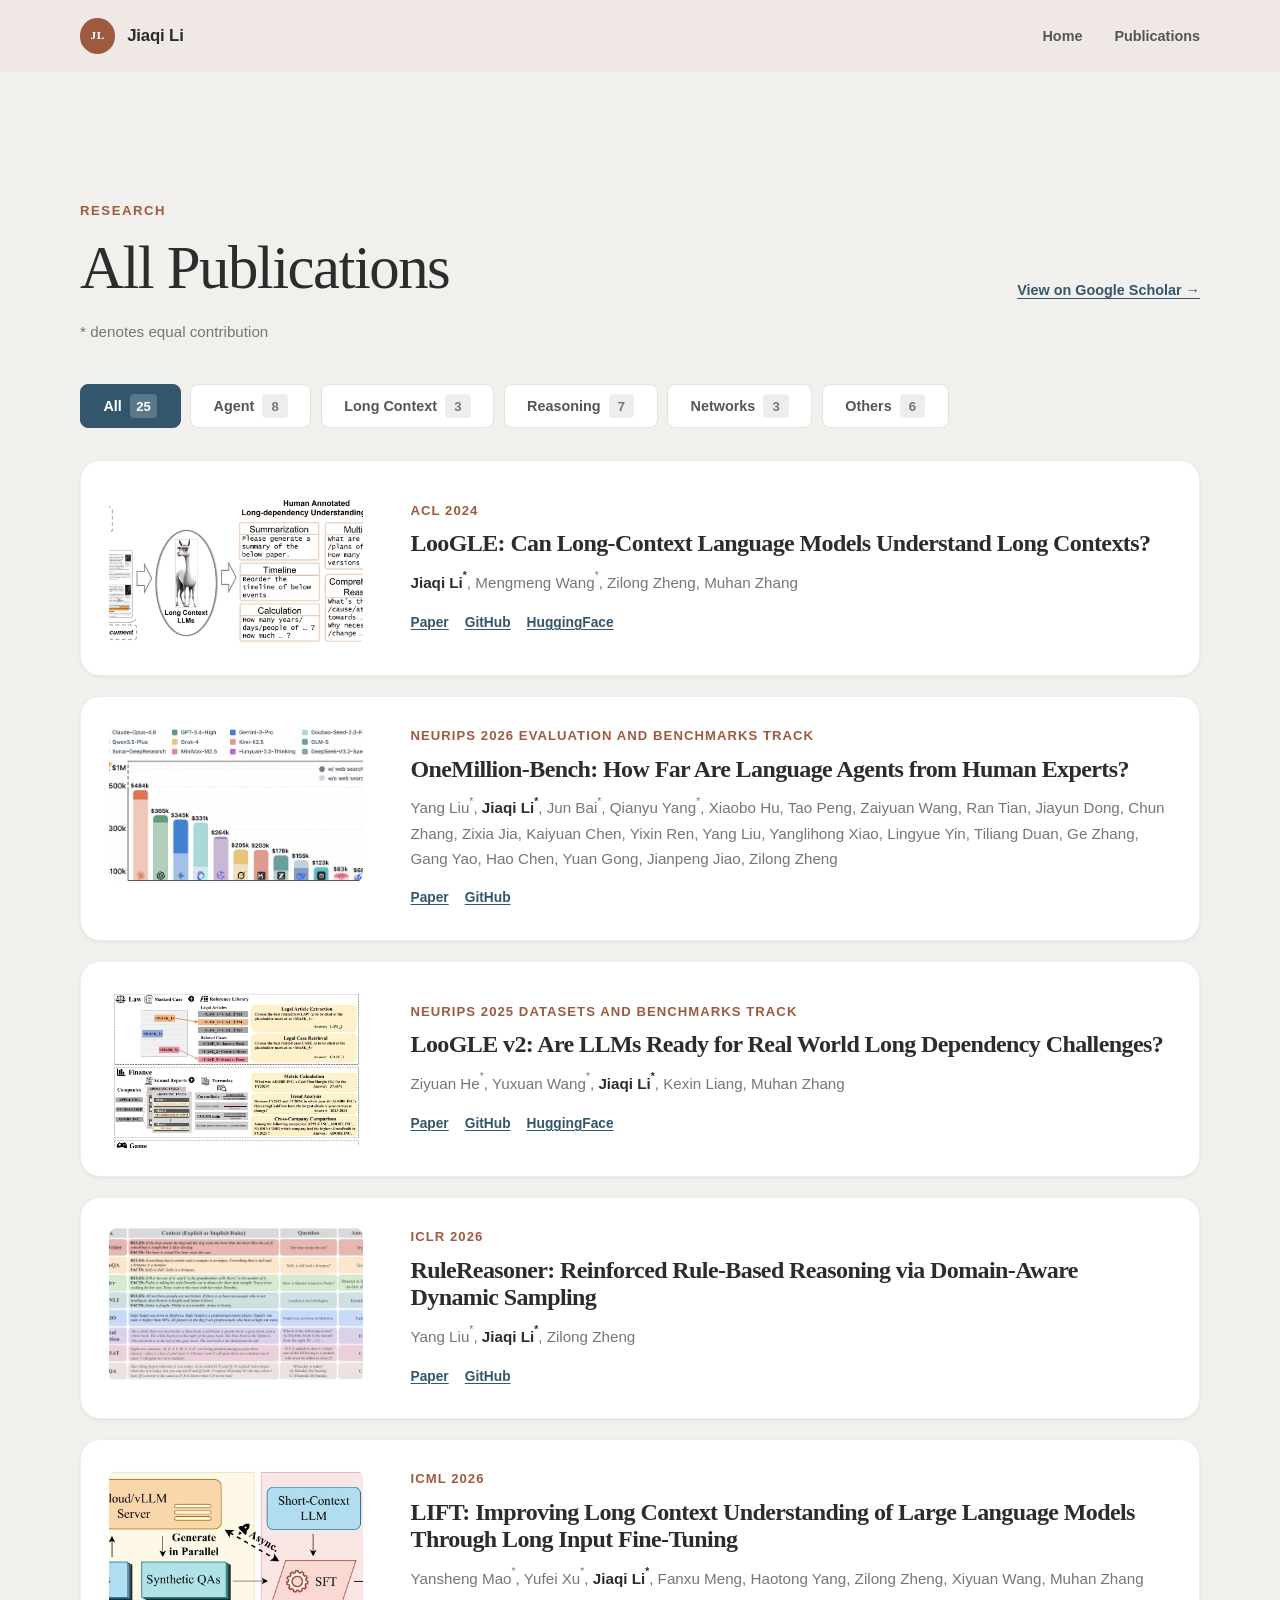
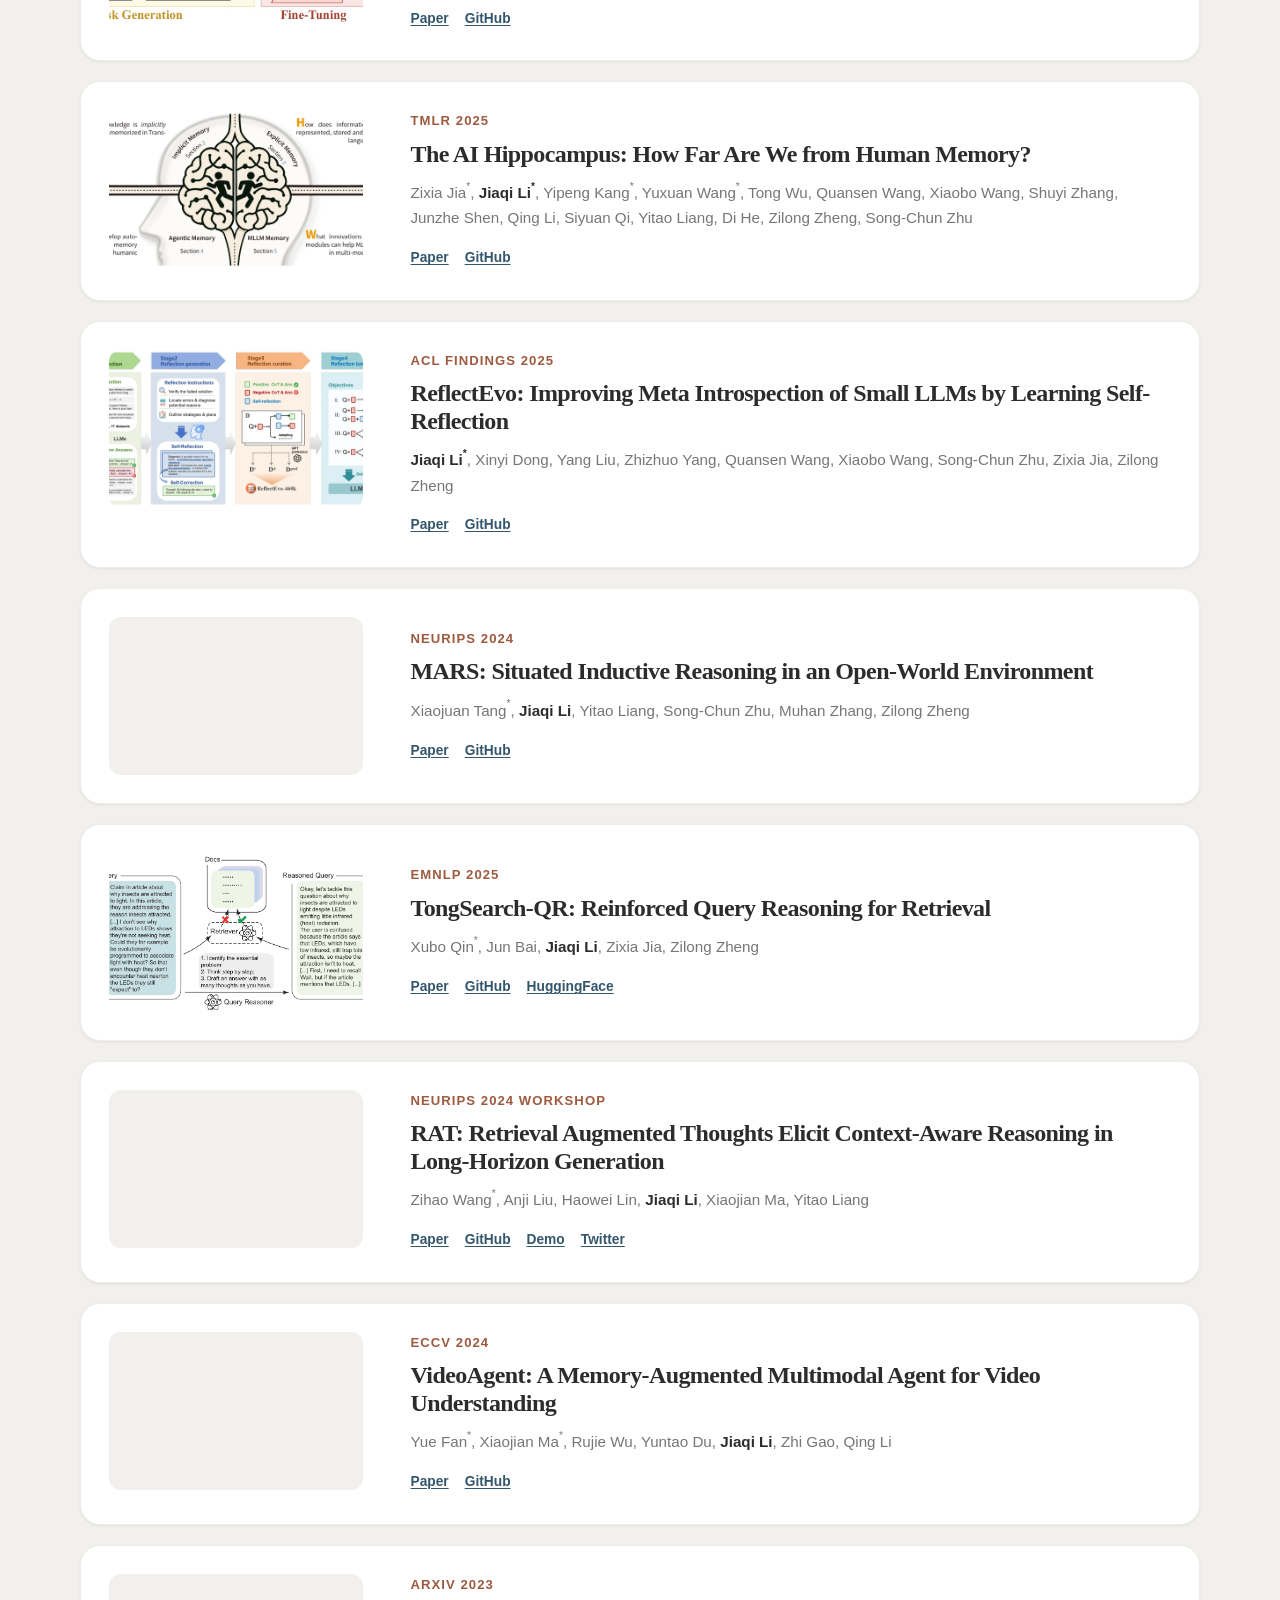
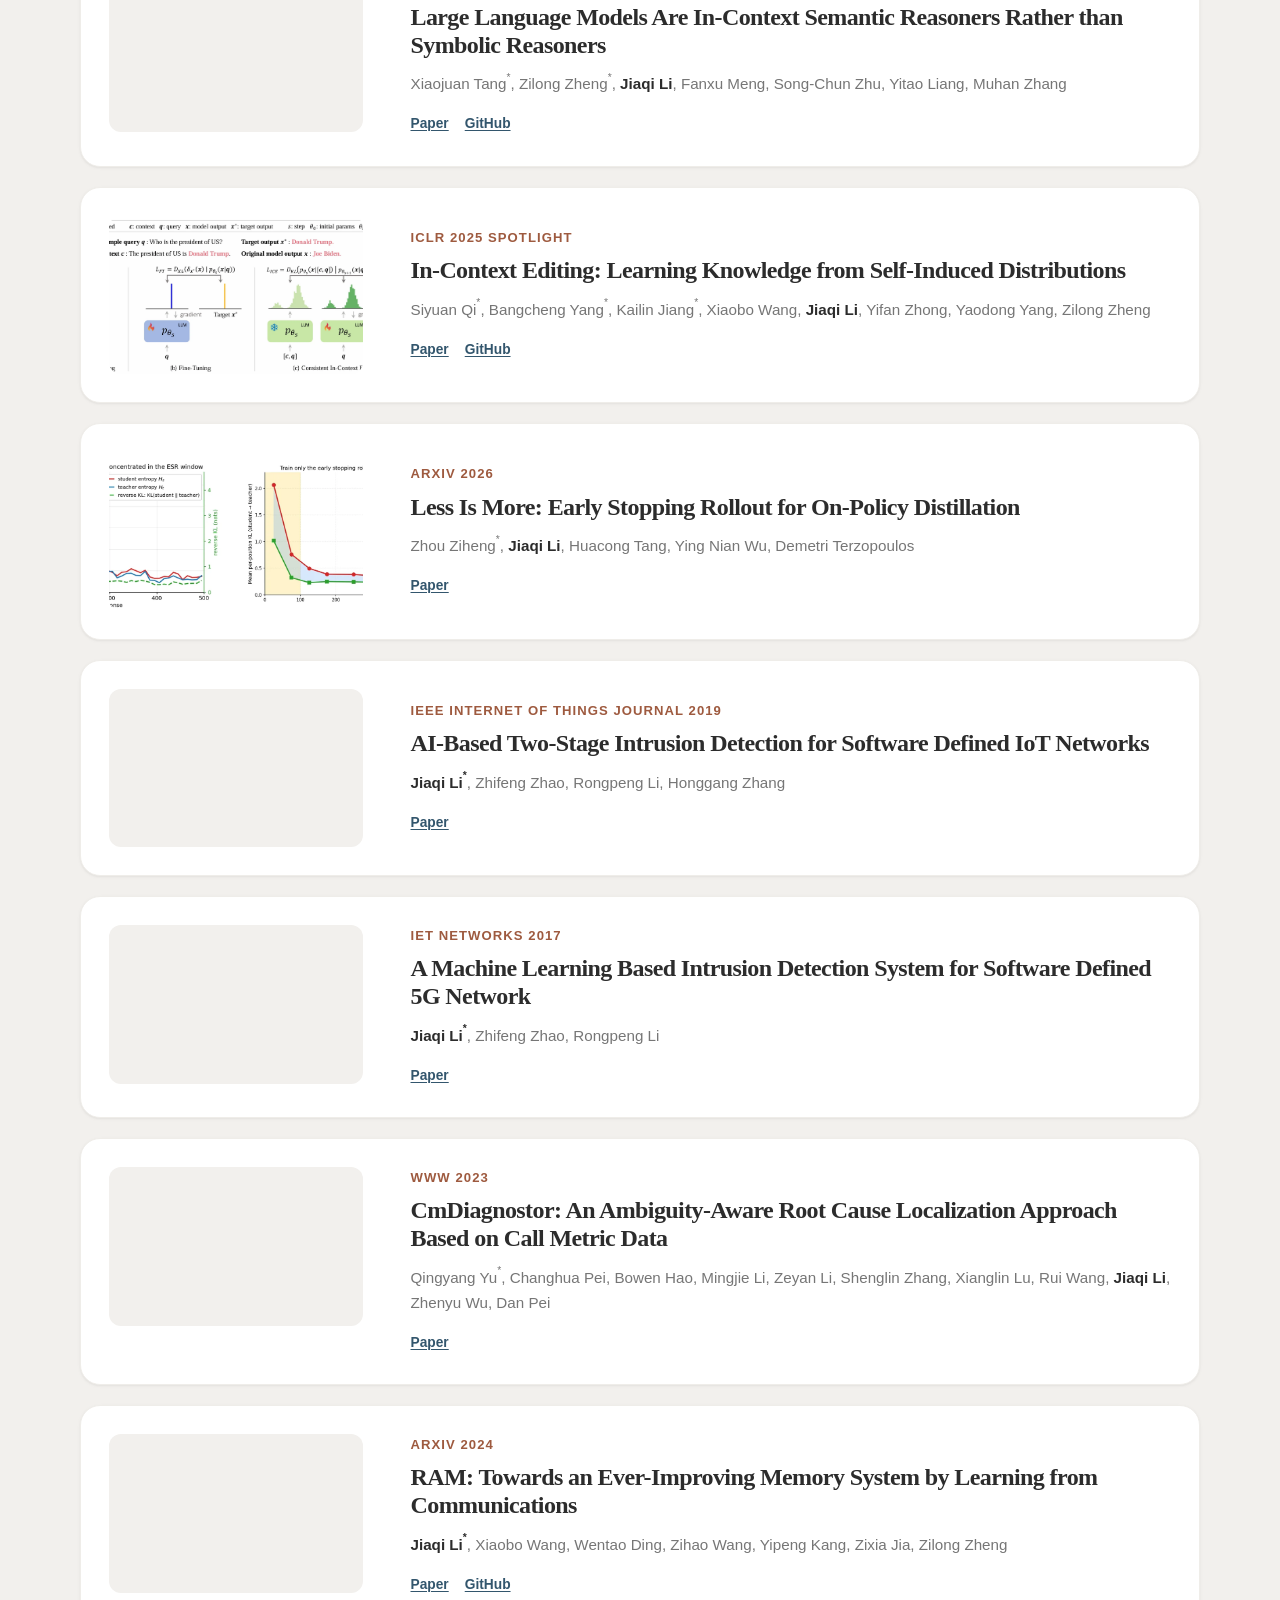
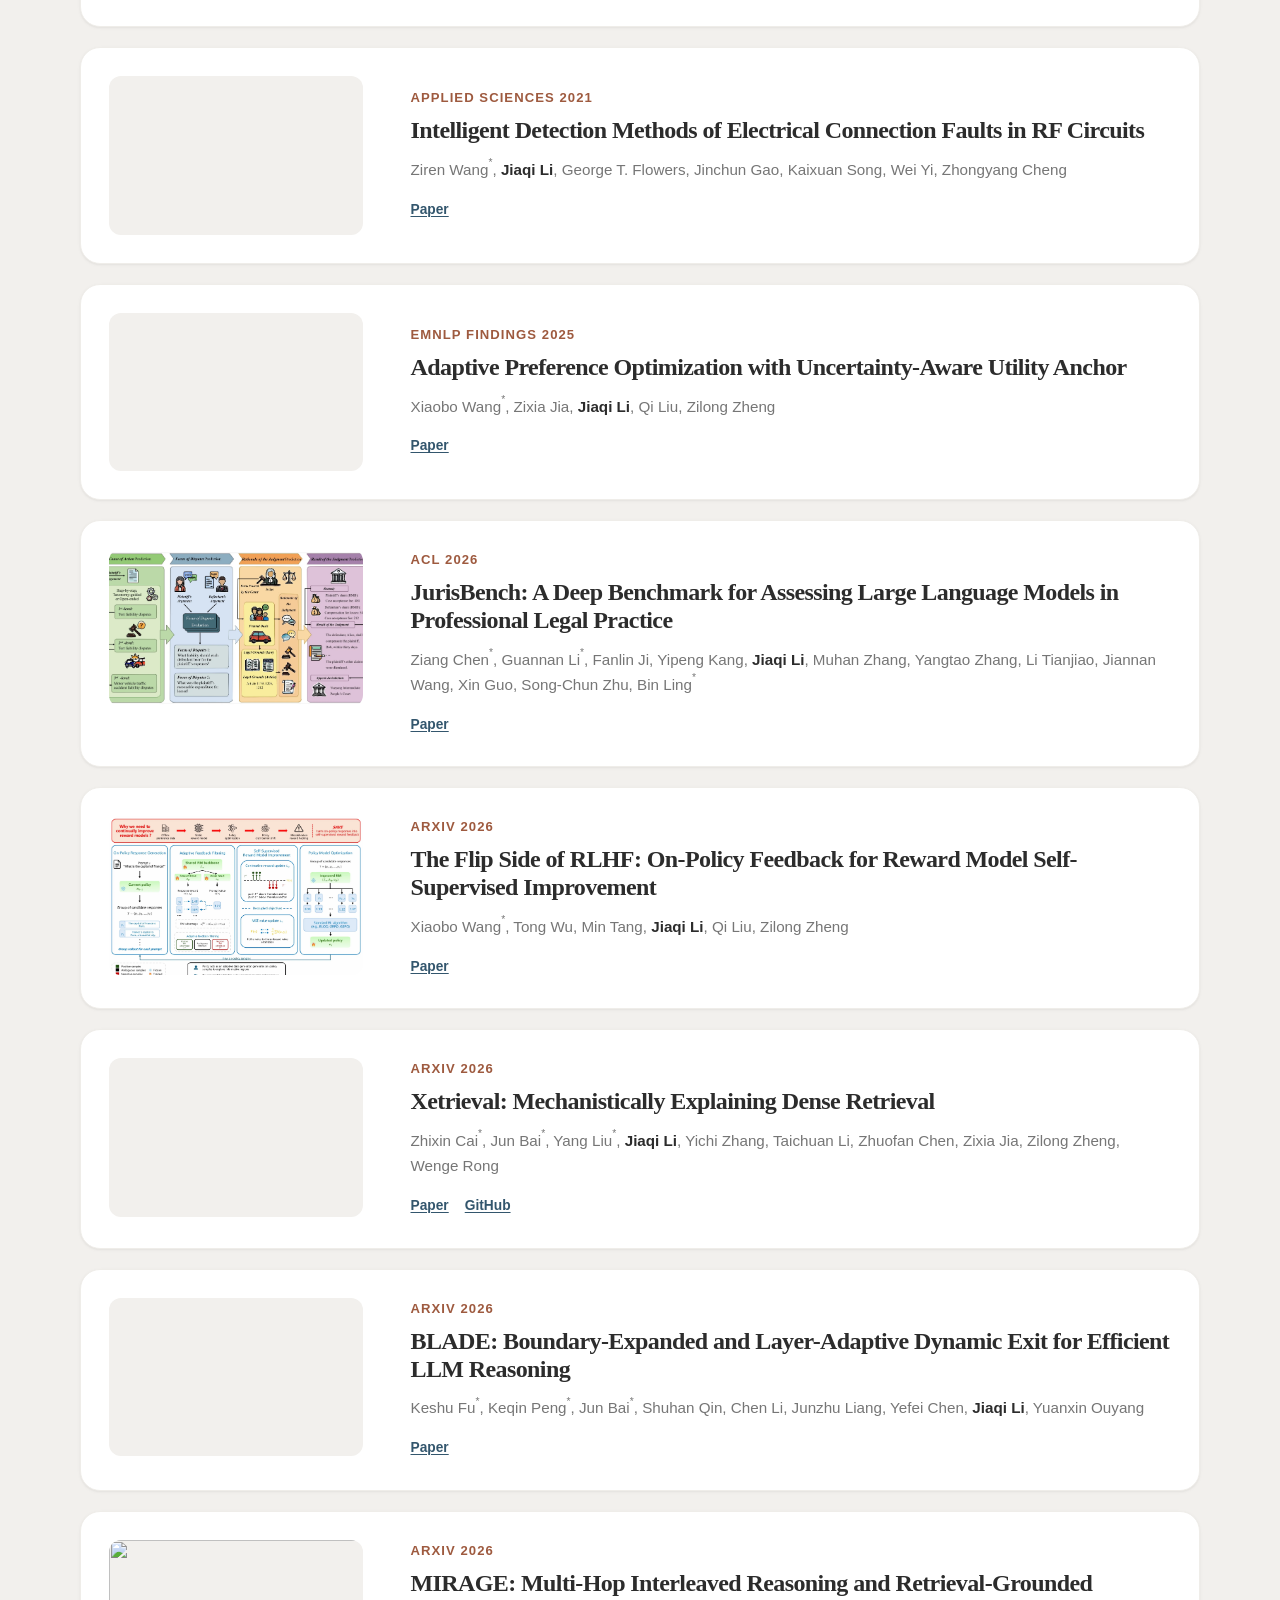
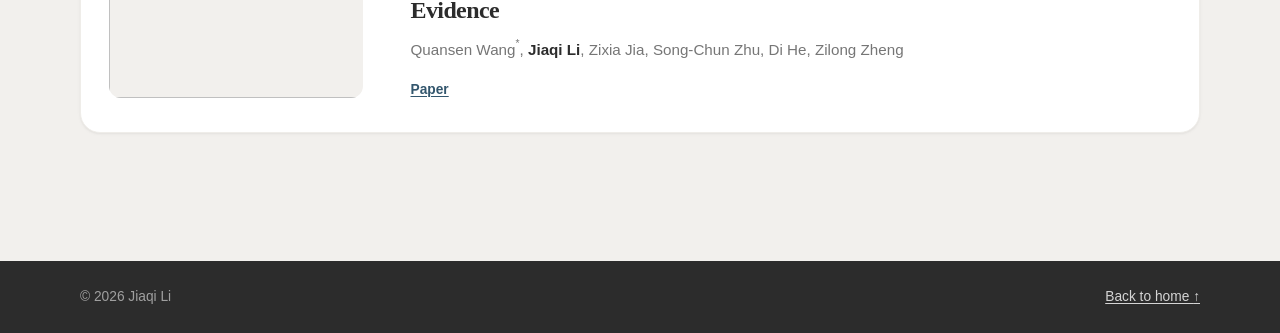
==== commit c79ae43a: "Remove favicon references" ====
--- a/publications.html
+++ b/publications.html
@@ -8,8 +8,6 @@
   <meta name="author" content="Jiaqi Li">
   <meta name="theme-color" content="#f5e8d8">
   <link rel="canonical" href="https://jiaqili.github.io/publications.html">
-  <link rel="icon" type="image/png" sizes="32x32" href="/favicon-32x32.png">
-  <link rel="icon" type="image/png" sizes="16x16" href="/favicon-16x16.png">
   <link rel="stylesheet" href="/css/style.css">
 
   <meta property="og:type" content="website">
--- a/css/style.css
+++ b/css/style.css
@@ -246,18 +246,72 @@
 }
 
 .hero-copy > p:not(.eyebrow):not(.lead) { max-width: 47rem; color: var(--ink-soft); }
-.research-topics { display: flex; flex-wrap: wrap; gap: 0.6rem; margin-block: 2rem; }
-.research-topics li {
-  padding: 0.35rem 0.8rem;
+.research-heading {
+  margin: 2rem 0 0.5rem;
+  color: #9e5a3f;
+  font-size: 1.1rem;
+  font-weight: 800;
+  letter-spacing: 0.06em;
+  text-transform: uppercase;
+}
+.research-interests {
+  margin-block: 0.6rem 2rem;
+}
+.research-interests p {
+  margin: 0.4rem 0;
+  padding-left: 1.5rem;
+  position: relative;
+  color: var(--ink-soft);
+  font-size: 0.95rem;
+  line-height: 1.65;
+}
+.research-interests p::before {
+  content: "•";
+  position: absolute;
+  left: 0;
+  top: 0;
+  color: var(--warm);
+  font-size: 1.2rem;
+  font-weight: 700;
+}
+.research-interests p strong {
+  color: var(--warm);
+  font-weight: 700;
+}
+
+.hero-actions, .contact-links { display: flex; flex-wrap: wrap; align-items: center; gap: 0.75rem; }
+.button-icon {
+  display: inline-flex;
+  align-items: center;
+  justify-content: center;
+  width: 3rem;
+  height: 3rem;
   border: 1px solid var(--line);
-  border-radius: 999px;
+  border-radius: 50%;
   background: var(--surface);
+  transition: transform 160ms ease, box-shadow 160ms ease, border-color 160ms ease;
+  box-shadow: var(--shadow-sm);
+}
+.button-icon:hover {
+  transform: translateY(-2px);
+  box-shadow: var(--shadow-md);
+  border-color: rgba(44,44,44,0.2);
+}
+.button-icon img {
+  width: 1.5rem;
+  height: 1.5rem;
+  object-fit: contain;
+}
+.button-text {
   color: var(--ink-soft);
-  font-size: 0.82rem;
-  font-weight: 550;
-}
-
-.hero-actions, .contact-links { display: flex; flex-wrap: wrap; align-items: center; gap: 0.75rem; }
+  font-size: 1.25rem;
+  font-weight: 600;
+  text-decoration: none;
+  transition: color 160ms ease;
+}
+.button-text:hover {
+  color: var(--accent);
+}
 .button {
   display: inline-flex;
   min-height: 2.7rem;
@@ -409,7 +463,7 @@
 .news-links { display: flex; gap: 1.1rem; margin-top: 0.85rem; }
 .news-links a { font-size: 0.86rem; font-weight: 700; }
 
-.awards-grid { display: grid; gap: 0.5rem; }
+.awards-grid { display: grid; grid-template-columns: 1fr 1fr; gap: 0.5rem; }
 .award-card {
   display: flex;
   align-items: flex-start;
@@ -437,10 +491,10 @@
 .award-card-body h3 { margin-bottom: 0.2rem; font-size: 1.05rem; font-weight: 600; color: var(--ink); }
 .award-card-body p { margin: 0; color: var(--ink-soft); font-size: 0.9rem; line-height: 1.55; }
 
-.exp-wrap { position: relative; display: grid; gap: 1rem; max-width: none; }
+.exp-wrap { position: relative; display: grid; gap: 2.2rem; max-width: none; }
 .exp-item {
   display: grid;
-  grid-template-columns: 7.5rem 2rem 1fr;
+  grid-template-columns: 7.5rem 2rem 3.5rem 1fr;
   align-items: start;
   gap: 0 1rem;
 }
@@ -458,11 +512,14 @@
   position: absolute;
   top: 0;
   width: 2px;
-  height: calc(100% + 1.6rem);
+  height: calc(100% + 2.2rem);
   background: var(--line);
 }
-.exp-item:first-child .node::before { top: 0.32rem; height: calc(100% + 1.6rem - 0.32rem); }
+.exp-item:first-child .node::before { top: 0.32rem; height: calc(100% + 2.2rem - 0.32rem); }
 .exp-item:last-child .node::before { height: 0.32rem; }
+.exp-logo { display: flex; align-items: flex-start; padding-top: 0.15rem; width: 3.5rem; flex: none; justify-content: center; }
+.exp-logo img { height: var(--logo-h, 2rem); width: auto; object-fit: contain; }
+.exp-body { padding-left: 1.2rem; }
 .dot {
   position: relative;
   z-index: 1;
@@ -502,7 +559,7 @@
 
 .contact-section {
   padding-block: clamp(3.5rem, 8vw, 6rem);
-  background: linear-gradient(rgba(30, 58, 79, 0.9), rgba(30, 58, 79, 0.95)), url("/images/bg.webp") center / cover;
+  background: linear-gradient(rgba(30, 58, 79, 0.5), rgba(30, 58, 79, 0.65)), url("/images/background/xizang.webp") center / cover;
   color: white;
 }
 
@@ -533,7 +590,7 @@
   .publication-media { min-height: 170px; max-height: 290px; }
   .publication:hover { transform: none; }
   .contact-links { justify-content: flex-start; }
-  .exp-item { grid-template-columns: 5.5rem 1.6rem 1fr; gap: 0 0.75rem; }
+  .exp-item { grid-template-columns: 5.5rem 1.6rem 2.8rem 1fr; gap: 0 1rem; }
   .exp-when { font-size: 0.82rem; }
   .exp-note { white-space: normal; }
 }
